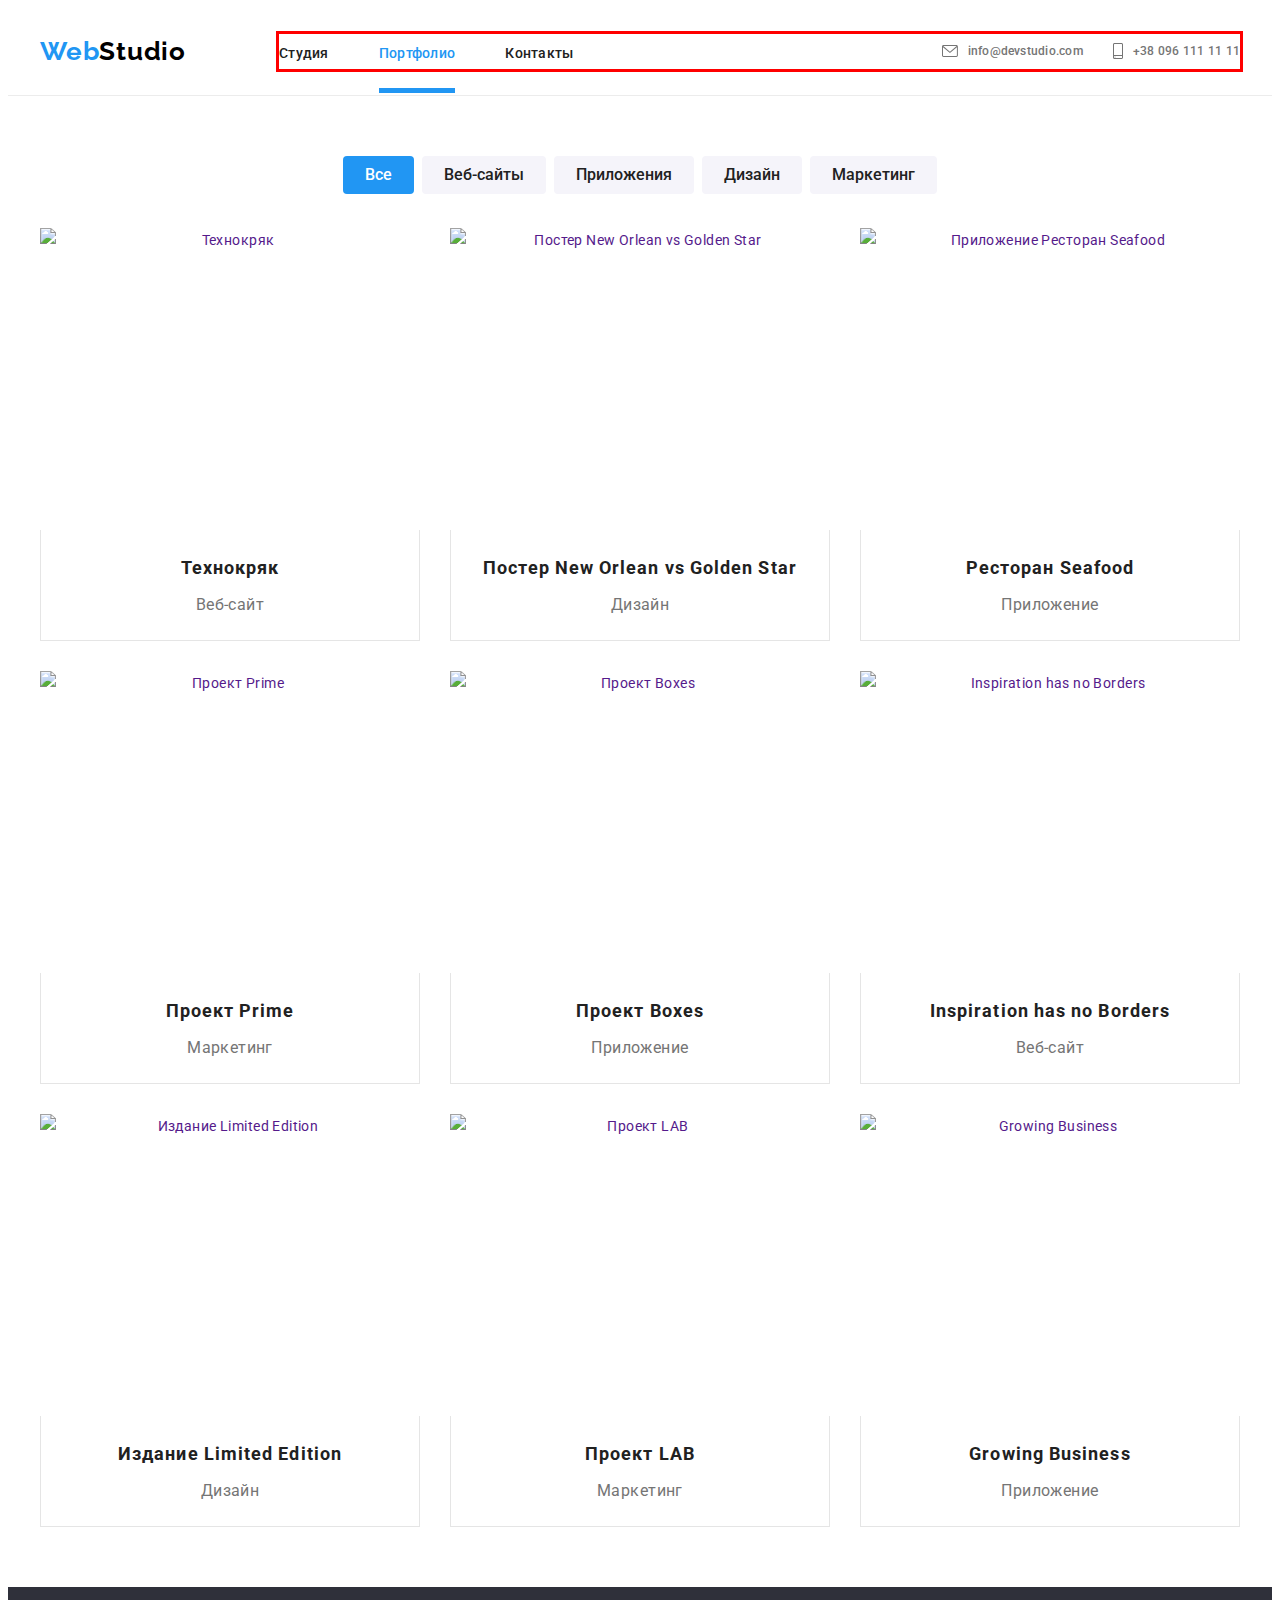
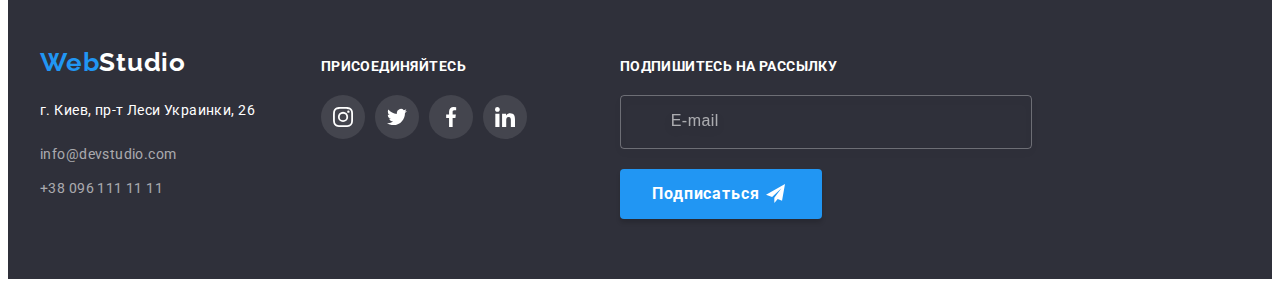
==== portfolio.html @ 1ba75770 "mobile-menu margin-right-0" ====
<!DOCTYPE html>
<html lang="ru">
  <head>
    <meta charset="UTF-8" />
    <meta http-equiv="X-UA-Compatible" content="IE=edge" />
    <meta name="viewport" content="width=device-width, initial-scale=1.0" />
    <title>Портфолио</title>
    <link rel="preconnect" href="https://fonts.googleapis.com" />
    <link rel="preconnect" href="https://fonts.gstatic.com" crossorigin />
    <link
      href="https://fonts.googleapis.com/css2?family=Raleway:wght@700&family=Roboto:wght@400;500;700;900&display=swap"
      rel="stylesheet"
    />
    <link
      rel="stylesheet"
      href="https://cdnjs.cloudflare.com/ajax/libs/modern-normalize/1.1.0/modern-normalize.min.css"
      integrity="sha512-wpPYUAdjBVSE4KJnH1VR1HeZfpl1ub8YT/NKx4PuQ5NmX2tKuGu6U/JRp5y+Y8XG2tV+wKQpNHVUX03MfMFn9Q=="
      crossorigin="anonymous"
      referrerpolicy="no-referrer"
    />
    <link rel="stylesheet" href="./css/main.min.css" />
  </head>

  <body>
    <!--header-->
    <header class="page-header">
      <div class="container page-header__container">
        <a
          class="logo page-header__logo"
          href="./index.html"
          aria-label="Логотип компании WebStudio"
          ><span class="logo__web">Web</span
          ><span class="logo__studio">Studio</span></a
        >

          <button class="menu-button" type="button" aria-expanded="false" aria-controls="menu-container"  data-menu-button>
            <svg class="" width="40" height="40" aria-label="Переключатель мобильного меню">
              <use class="icon-cross" href="./images/icons.svg#icon-cross"></use>
              <use class="icon-menu" href="./images/icons.svg#icon-menu"></use>
            </svg>
          </button>

        <div class="menu-container" id="menu-container" data-menu>

          <ul class="navigation" >
            <li class="navigation__item">
              <a
                class="navigation__link "
                href="index.html"
                >Студия</a
              >
            </li>
            <li class="navigation__item">
              <a class="navigation__link navigation__link--current" href="./portfolio.html">Портфолио</a>
            </li>
            <li class="navigation__item">
              <a class="navigation__link" href="WebStudio.com">Контакты</a>
            </li>
          </ul>
        
        <ul class="contacts">
          <li class="contacts__item">
            <a class="contacts__link" href="mailto:info@devstudio.com"
              ><svg
                class="contacts__icon"
                aria-label="е-мейл"
                width="16"
                height="12"
              >
                <use href="./images/icons.svg#icon-envelope"></use></svg
              >info@devstudio.com</a
            >
          </li>
          <li class="contacts__item">
            <a class="contacts__link contacts__link--current" href="tel:+38044">
              <svg
                class="contacts__icon"
                aria-label="номер телефона"
                width="10"
                height="16"
              >
                <use href="./images/icons.svg#icon-phone"></use></svg
              >+38 096 111 11 11</a
            >
          </li>
        </ul>

        <ul class="menu-social">
          <li class="menu-social__item">
            <a
              class="menu-social__link"
              href="./index.html"
              target="_blank"
              rel="noopener noreferrer"
            >Instagram 
            </a>
          </li>
          <li class="menu-social__item">
            <a
              class="menu-social__link"
              href="./index.html"
              target="_blank"
              rel="noopener noreferrer"
            >Twitter
            </a>
          </li>
          <li class="menu-social__item">
            <a
              class="menu-social__link"
              href="./index.html"
              target="_blank"
              rel="noopener noreferrer"
            >Facebook
            </a>
          </li>
          <li class="menu-social__item">
            <a
              class="menu-social__link"
              href="./index.html"
              target="_blank"
              rel="noopener noreferrer"
            >
            Linkedin</a>
          </li>
        </ul>

      </div>


      </div>
    </header>
    <!-- main -->
    <main>
      <!-- section portfolio -->
      <section class="section">
        <div class="container">
          <h1 class="title portfolio__title">Портфолио</h1>
          <!-- filter -->
          <ul class="filter">
            <li class="filter__item">
              <button class="filter__btn filter__btn--current" type="button">
                Все
              </button>
            </li>
            <li class="filter__item">
              <button class="filter__btn" type="button">Веб-сайты</button>
            </li>
            <li class="filter__item">
              <button class="filter__btn" type="button">Приложения</button>
            </li>
            <li class="filter__item">
              <button class="filter__btn" type="button">Дизайн</button>
            </li>
            <li class="filter__item">
              <button class="filter__btn" type="button">Маркетинг</button>
            </li>
          </ul>
          <!-- portfolio -->
          <ul class="portfolio">
            <li class="portfolio__item">
              <a class="portfolio__link" href="">
                <div class="portfolio__thumb">
                  <img
                    class="portfolio__image"
                    src="./images/p1.jpg"
                    alt="Технокряк"
                    width="370"
                    height="294"
                  />
                  <div class="portfolio__overlay">
                    <p class="portfolio__text">
                      Ресурс предлагает комплексные предложения с разным уровнем
                      функционала и сервисов. Все это позволит посетителю
                      получить исчерпывающие сведения о компании или частном
                      лице.
                    </p>
                  </div>
                </div>
                <div class="portfolio__meta">
                  <h3 class="portfolio__title-category">Технокряк</h3>
                  <p class="portfolio__category">Веб-сайт</p>
                </div></a
              >
            </li>
            <li class="portfolio__item">
              <a class="portfolio__link" href="">
                <div class="portfolio__thumb">
                  <img
                    class="portfolio__image"
                    src="./images/p2.jpg"
                    alt="Постер New Orlean vs Golden Star"
                    width="370"
                    height="294"
                  />
                  <div class="portfolio__overlay">
                    <p class="portfolio__text">
                      Ресурс предлагает комплексные предложения с разным уровнем
                      функционала и сервисов. Все это позволит посетителю
                      получить исчерпывающие сведения о компании или частном
                      лице.
                    </p>
                  </div>
                </div>
                <div class="portfolio__meta">
                  <h3 class="portfolio__title-category">
                    Постер New Orlean vs Golden Star
                  </h3>
                  <p class="portfolio__category">Дизайн</p>
                </div></a
              >
            </li>
            <li class="portfolio__item">
              <a class="portfolio__link" href=""
                ><div class="portfolio__thumb">
                  <img
                    class="portfolio__image"
                    src="./images/p3.jpg"
                    alt="Приложение Ресторан Seafood"
                    width="370"
                    height="294"
                  />
                  <div class="portfolio__overlay">
                    <p class="portfolio__text">
                      Ресурс предлагает комплексные предложения с разным уровнем
                      функционала и сервисов. Все это позволит посетителю
                      получить исчерпывающие сведения о компании или частном
                      лице.
                    </p>
                  </div>
                </div>
                <div class="portfolio__meta">
                  <h3 class="portfolio__title-category">Ресторан Seafood</h3>
                  <p class="portfolio__category">Приложение</p>
                </div></a
              >
            </li>
            <li class="portfolio__item">
              <a class="portfolio__link" href=""
                ><div class="portfolio__thumb">
                  <img
                    class="portfolio__image"
                    src="./images/p4.jpg"
                    alt="Проект Prime"
                    width="370"
                    height="294"
                  />
                  <div class="portfolio__overlay">
                    <p class="portfolio__text">
                      Ресурс предлагает комплексные предложения с разным уровнем
                      функционала и сервисов. Все это позволит посетителю
                      получить исчерпывающие сведения о компании или частном
                      лице.
                    </p>
                  </div>
                </div>
                <div class="portfolio__meta">
                  <h3 class="portfolio__title-category">Проект Prime</h3>
                  <p class="portfolio__category">Маркетинг</p>
                </div></a
              >
            </li>
            <li class="portfolio__item">
              <a class="portfolio__link" href="">
                <div class="portfolio__thumb">
                  <img
                    class="portfolio__image"
                    src="./images/p5.jpg"
                    alt="Проект Boxes"
                    width="370"
                    height="294"
                  />
                  <div class="portfolio__overlay">
                    <p class="portfolio__text">
                      Ресурс предлагает комплексные предложения с разным уровнем
                      функционала и сервисов. Все это позволит посетителю
                      получить исчерпывающие сведения о компании или частном
                      лице.
                    </p>
                  </div>
                </div>
                <div class="portfolio__meta">
                  <h3 class="portfolio__title-category">Проект Boxes</h3>
                  <p class="portfolio__category">Приложение</p>
                </div></a
              >
            </li>
            <li class="portfolio__item">
              <a class="portfolio__link" href="">
                <div class="portfolio__thumb">
                  <img
                    class="portfolio__image"
                    src="./images/p6.jpg"
                    alt="Inspiration has no Borders"
                    width="370"
                    height="294"
                  />
                  <div class="portfolio__overlay">
                    <p class="portfolio__text">
                      Ресурс предлагает комплексные предложения с разным уровнем
                      функционала и сервисов. Все это позволит посетителю
                      получить исчерпывающие сведения о компании или частном
                      лице.
                    </p>
                  </div>
                </div>
                <div class="portfolio__meta">
                  <h3 class="portfolio__title-category">
                    Inspiration has no Borders
                  </h3>
                  <p class="portfolio__category">Веб-сайт</p>
                </div></a
              >
            </li>
            <li class="portfolio__item">
              <a class="portfolio__link" href="">
                <div class="portfolio__thumb">
                  <img
                    class="portfolio__image"
                    src="./images/p7.jpg"
                    alt="Издание Limited Edition"
                    width="370"
                    height="294"
                  />
                  <div class="portfolio__overlay">
                    <p class="portfolio__text">
                      Ресурс предлагает комплексные предложения с разным уровнем
                      функционала и сервисов. Все это позволит посетителю
                      получить исчерпывающие сведения о компании или частном
                      лице.
                    </p>
                  </div>
                </div>
                <div class="portfolio__meta">
                  <h3 class="portfolio__title-category">
                    Издание Limited Edition
                  </h3>
                  <p class="portfolio__category">Дизайн</p>
                </div></a
              >
            </li>
            <li class="portfolio__item">
              <a class="portfolio__link" href="">
                <div class="portfolio__thumb">
                  <img
                    class="portfolio__image"
                    src="./images/p8.jpg"
                    alt="Проект LAB"
                    width="370"
                    height="294"
                  />
                  <div class="portfolio__overlay">
                    <p class="portfolio__text">
                      Ресурс предлагает комплексные предложения с разным уровнем
                      функционала и сервисов. Все это позволит посетителю
                      получить исчерпывающие сведения о компании или частном
                      лице.
                    </p>
                  </div>
                </div>
                <div class="portfolio__meta">
                  <h3 class="portfolio__title-category">Проект LAB</h3>
                  <p class="portfolio__category">Маркетинг</p>
                </div></a
              >
            </li>
            <li class="portfolio__item">
              <a class="portfolio__link" href="">
                <div class="portfolio__thumb">
                  <img
                    class="portfolio__image"
                    src="./images/p9.jpg"
                    alt="Growing Business"
                    width="370"
                    height="294"
                  />
                  <div class="portfolio__overlay">
                    <p class="portfolio__text">
                      Ресурс предлагает комплексные предложения с разным уровнем
                      функционала и сервисов. Все это позволит посетителю
                      получить исчерпывающие сведения о компании или частном
                      лице.
                    </p>
                  </div>
                </div>
                <div class="portfolio__meta">
                  <h3 class="portfolio__title-category">Growing Business</h3>
                  <p class="portfolio__category">Приложение</p>
                </div></a
              >
            </li>
          </ul>
        </div>
      </section>
    </main>
    <!--footer  -->
    <footer class="page-footer">
      <div class="container page-footer__container">
        <div class="contact">
          <a
            class="logo-footer"
            href="./index.html"
            aria-label="Логотип компании WebStudio"
            ><span class="logo__web">Web</span
            ><span class="logo__studio page-footer__logo">Studio</span></a
          >

          <address class="address">
            <p class="address__text">г. Киев, пр-т Леси Украинки, 26</p>
            <ul class="address__list">
              <li class="address__item">
                <a class="address__link" href="mailto:info@devstudio.com"
                  >info@devstudio.com</a
                >
              </li>
              <li>
                <a class="address__link" href="tel:+380961111111"
                  >+38 096 111 11 11</a
                >
              </li>
            </ul>
          </address>
        </div>
        <div class="social-links">
          <p class="social-links__text">присоединяйтесь</p>
          <ul class="social-list">
            <li class="social-list__item">
              <a
                class="social-list__link page-footer__social-list"
                href="./index.html"
                target="_blank"
                rel="noopener noreferrer"
              >
                <svg
                  class="social-list__icon"
                  aria-label="Инстаграм"
                  width="20"
                  height="20"
                >
                  <use href="./images/icons.svg#icon-instagram"></use>
                </svg>
              </a>
            </li>
            <li class="social-list__item">
              <a
                class="social-list__link page-footer__social-list"
                href="./index.html"
                target="_blank"
                rel="noopener noreferrer"
              >
                <svg
                  class="social-list__icon"
                  aria-label="Твиттер"
                  width="20"
                  height="20"
                >
                  <use href="./images/icons.svg#icon-twitter"></use>
                </svg>
              </a>
            </li>
            <li class="social-list__item">
              <a
                class="social-list__link page-footer__social-list"
                href="./index.html"
                target="_blank"
                rel="noopener noreferrer"
              >
                <svg
                  class="social-list__icon"
                  aria-label="Фейсбук"
                  width="20"
                  height="20"
                >
                  <use href="./images/icons.svg#icon-facebook"></use>
                </svg>
              </a>
            </li>
            <li class="social-list__item">
              <a
                class="social-list__link page-footer__social-list"
                href="./index.html"
                target="_blank"
                rel="noopener noreferrer"
              >
                <svg
                  class="social-list__icon"
                  aria-label="Линкедин"
                  width="20"
                  height="20"
                >
                  <use href="./images/icons.svg#icon-linkedin"></use></svg
              ></a>
            </li>
          </ul>
        </div>

        <div class="footer-form">
          <p class="footer-form__text">Подпишитесь на рассылку</p>

          <label class="footer-form__field">
            <input
              class="footer-form__input"
              type="email"
              placeholder="E-mail"
            />
          </label>
          <button class="footer-form__btn" type="submit">
            Подписаться
          </button>
        </div>
      </div>
    </footer>
  </body>
</html>
---- css/main.min.css ----
:root{--primary-font: 'Roboto', sans-serif;--secondary-font: 'Raleway', sans-serif;--primary-text-color: #757575;--title-text-color: #212121;--accent-color: #2196F3;--footer-text-color: rgba(255, 255, 255, 0.6);--primary-background-color: #FFFFFF;--secondary-background-color: #2F303A;--third-background-color: #F5F4FA;--portfolio-item-bg-cl: rgba(33, 150, 243, 0.9);--icon-cl: #AFB1B8;--icon-footer-cl: #44454E;--portfolio-border-cl: #ECECEC;--footer-form-border-cl: rgba(255, 255, 255, 0.3);--shadow-cl: rgba(0, 0, 0, 0.15);--transition-duration: 250ms;--transition-timing-function: cubic-bezier(0.4, 0, 0.2, 1);--items: 1;--indent: 30px}h1,h2,h3,h4,h5,h6,p{margin:0;padding:0}body{background-color:var(--primary-background-color);color:var(--primary-text-color);font-family:var(--primary-font);font-size:14px;line-height:1.72;letter-spacing:0.03em}body.modal-open{overflow:hidden}img{display:block;max-width:100%;height:auto}.container{padding-left:15px;padding-right:15px;margin-left:auto;margin-right:auto}@media screen and (min-width: 320px){.container{width:320px}}@media screen and (min-width: 480px){.container{width:480px}}@media screen and (min-width: 768px){.container{width:768px}}@media screen and (min-width: 1200px){.container{width:1200px}}.section,.setion-team{padding:60px 0px 60px 0px}.navigation,.contacts,.feature,.work,.team-list,.social-list,.client-list,.address__list,.filter,.portfolio{padding:0;margin:0;list-style:none}.feature-title,.portfolio__title{position:absolute;white-space:nowrap;width:1px;height:1px;overflow:hidden;border:0;padding:0;clip:rect(0 0 0 0);-webkit-clip-path:inset(50%);clip-path:inset(50%);margin:-1px}.title,.title-work{color:var(--title-text-color);font-weight:700;font-size:36px;line-height:1.17;text-align:center;margin-bottom:30px;margin-top:0}.btn,.modal-form-btn,.footer-form__btn{border:0;-webkit-box-shadow:0px 4px 4px var(--shadow-cl);box-shadow:0px 4px 4px var(--shadow-cl);border-radius:4px;padding:10px 32px;background-color:var(--accent-color);color:var(--primary-background-color);font-family:inherit;font-weight:700;font-size:16px;line-height:1.87;-webkit-box-align:center;-ms-flex-align:center;align-items:center;text-align:center;letter-spacing:0.06em;cursor:pointer;min-width:200px;-webkit-transition:background-color var(--transition-duration) var(--transition-timing-function);transition:background-color var(--transition-duration) var(--transition-timing-function)}.btn:hover,.btn:focus,.modal-form-btn:hover,.modal-form-btn:focus,.footer-form__btn:hover,.btn:focus,.btn:hover,.modal-form-btn:focus,.modal-form-btn:hover,.footer-form__btn:focus{background-color:#0B5E9E}.feature,.work,.team-list,.client-list,.portfolio{display:-webkit-box;display:-ms-flexbox;display:flex;-ms-flex-wrap:wrap;flex-wrap:wrap;gap:var(--indent)}.feature__item,.team-card,.client,.portfolio__item{-ms-flex-preferred-size:calc((100% - var(--indent) * (var(--items) - 1)) / var(--items));flex-basis:calc((100% - var(--indent) * (var(--items) - 1)) / var(--items))}.page-header{background-color:var(--white-color);border-bottom:1px solid var(--portfolio-border-cl);position:relative}.page-header__container{display:-webkit-box;display:-ms-flexbox;display:flex;-webkit-box-align:center;-ms-flex-align:center;align-items:center;-webkit-box-pack:center;-ms-flex-pack:center;justify-content:center;-webkit-box-pack:start;-ms-flex-pack:start;justify-content:flex-start}.logo{font-family:var(--secondary-font);font-weight:700;letter-spacing:0.03em;text-decoration:none;font-size:24px;line-height:1.17;padding-top:28px;padding-bottom:28px}@media screen and (min-width: 1200px){.logo{font-size:26px;line-height:1.19}}.logo__web{color:var(--accent-color)}.logo__studio{color:#000000}@media screen and (min-width: 480px){.page-header__logo{margin-right:276px}}@media screen and (min-width: 768px){.page-header__logo{margin-right:88px}}@media screen and (min-width: 1200px){.page-header__logo{margin-right:93px}}.menu-button{display:-webkit-inline-box;display:-ms-inline-flexbox;display:inline-flex;-webkit-box-align:center;-ms-flex-align:center;align-items:center;margin-left:auto;padding:0;border:0;background-color:transparent}@media screen and (min-width: 768px){.menu-button{display:none}}.menu-button:hover .icon-menu,.menu-button:focus .icon-menu{fill:var(--accent-color)}.menu-button:hover .icon-cross,.menu-button:focus .icon-cross{fill:var(--accent-color)}.icon-cross{display:none}.menu-button.is-open .icon-cross{display:block}.menu-button.is-open .icon-menu{display:none}.menu-container{outline:3px solid red;text-align:left;font-size:20px}.menu-container.is-open{display:block}@media screen and (max-width: 767px){.menu-container{position:absolute;top:100%;left:0;width:100%;padding:48px 40px;display:none;background-color:#fff;color:#212121;font-weight:500;font-size:40px;line-height:1.17;text-align:left;letter-spacing:0.02em;font-style:normal}}@media screen and (min-width: 768px){.menu-container{display:-webkit-box;display:-ms-flexbox;display:flex;-webkit-box-flex:1;-ms-flex-positive:1;flex-grow:1}}@media screen and (min-width: 768px){.navigation{display:-webkit-box;display:-ms-flexbox;display:flex;-webkit-box-align:center;-ms-flex-align:center;align-items:center;-webkit-box-pack:center;-ms-flex-pack:center;justify-content:center;-ms-flex-wrap:nowrap;flex-wrap:nowrap}}.navigation__item:not(:last-child){margin-right:50px}@media screen and (max-width: 767px){.navigation__item:not(:last-child){margin-bottom:32px}}.navigation__item{position:relative}@media screen and (max-width: 767px){.navigation__item{margin-bottom:200px}}.navigation__link{color:var(--title-text-color);text-decoration:none;letter-spacing:0.02em;font-weight:500;font-size:14px;line-height:1.14;padding:32px 0 32px 0;-webkit-transition:color var(--transition-duration) var(--transition-timing-function);transition:color var(--transition-duration) var(--transition-timing-function)}@media screen and (max-width: 767px){.navigation__link{font-weight:500;font-size:40px;line-height:1.17;letter-spacing:0.02em;color:#212121}}.navigation__link:hover,.navigation__link:focus{color:var(--accent-color)}.navigation__link--current{color:var(--accent-color);position:relative}@media screen and (min-width: 768px){.navigation__link--current::after{content:'';position:absolute;left:0;bottom:0;display:block;width:100%;height:5px;background-color:var(--accent-color)}}.contacts{display:-webkit-box;display:-ms-flexbox;display:flex;-webkit-transition:color var(--transition-duration) var(--transition-timing-function),fill var(--transition-duration) var(--transition-timing-function);transition:color var(--transition-duration) var(--transition-timing-function),fill var(--transition-duration) var(--transition-timing-function)}@media screen and (min-width: 768px){.contacts{font-weight:500;font-size:12px;line-height:1.17;letter-spacing:0.02em;color:var(--primary-text-color);display:-webkit-box;display:-ms-flexbox;display:flex;-webkit-box-orient:vertical;-webkit-box-direction:normal;-ms-flex-direction:column;flex-direction:column;-webkit-box-align:start;-ms-flex-align:start;align-items:flex-start;margin-left:auto}}@media screen and (min-width: 1200px){.contacts{display:-webkit-box;display:-ms-flexbox;display:flex;-webkit-box-align:center;-ms-flex-align:center;align-items:center;-webkit-box-pack:center;-ms-flex-pack:center;justify-content:center;-webkit-box-orient:horizontal;-webkit-box-direction:normal;-ms-flex-direction:row;flex-direction:row}}.contacts__item:not(:last-child){margin-right:30px}@media screen and (min-width: 768px) and (max-width: 1199px){.contacts__item:not(:last-child){margin-bottom:10px}}.contacts__link{display:-webkit-box;display:-ms-flexbox;display:flex;-webkit-box-align:center;-ms-flex-align:center;align-items:center;-webkit-box-pack:center;-ms-flex-pack:center;justify-content:center;color:var(--primary-text-color);fill:var(--primary-text-color);text-decoration:none;letter-spacing:0.02em;font-weight:500}.contacts__link:hover,.contacts__link:focus{color:var(--accent-color);fill:var(--accent-color)}.contacts__icon{margin-right:10px}@media screen and (max-width: 767px){.contacts{-webkit-box-orient:vertical;-webkit-box-direction:normal;-ms-flex-direction:column;flex-direction:column;flex-direction:column-reverse;-webkit-box-align:start;-ms-flex-align:start;align-items:flex-start}.contacts__item:nth-child(1){font-size:28px;margin-bottom:64px}.contacts__item:nth-child(2){font-size:32px;margin-bottom:32px}.contacts__link{display:-webkit-box;display:-ms-flexbox;display:flex;-webkit-box-align:center;-ms-flex-align:center;align-items:center;-webkit-box-pack:center;-ms-flex-pack:center;justify-content:center;color:var(--primary-text-color);text-decoration:none;letter-spacing:0.02em;font-weight:500}.contacts__link--current{color:var(--accent-color)}.contacts__icon{display:none}}@media screen and (max-width: 767px){.menu-social{list-style:none;padding:0;margin:0;display:-webkit-box;display:-ms-flexbox;display:flex}.menu-social__item:not(:last-child){margin-right:20px}.menu-social__link{font-weight:500;font-size:18px;line-height:1.22;letter-spacing:0.02em;text-decoration:none;color:var(--accent-color)}}@media screen and (min-width: 768px){.menu-social{display:none}}.section-hero{padding:118px 0 118px 0;text-align:center}.hero--overlay{height:400px;max-width:480px;margin-left:auto;margin-right:auto;background-image:-webkit-gradient(linear, left top, right top, from(rgba(47,48,58,0.4)), to(rgba(47,48,58,0.4))),url("../images/header-bg.jpg");background-image:linear-gradient(to right, rgba(47,48,58,0.4), rgba(47,48,58,0.4)),url("../images/header-bg.jpg");background-repeat:no-repeat;background-size:cover;background-position:center}@media screen and (min-width: 480px){.hero--overlay{max-width:480px}}@media screen and (min-width: 768px){.hero--overlay{max-width:768px}}@media screen and (min-width: 1200px){.hero--overlay{max-width:1600px}}.title-hero{margin-top:0;margin-bottom:30px;padding:0;color:var(--primary-background-color);font-weight:900;font-size:26px;line-height:1.62;letter-spacing:0.06em;text-transform:uppercase}@media screen and (min-width: 1200px){.title-hero{font-size:44px;line-height:1.36}}.backdrop{position:fixed;top:0;left:0;z-index:100;padding:94px 15px;overflow-y:scroll;width:100%;height:100%;background-color:rgba(0,0,0,0.2);opacity:1;-webkit-transition:opacity var(--transition-duration) var(--transition-timing-function),visibility var(--transition-duration) var(--transition-timing-function),-webkit-transform var(--transition-duration) var(--transition-timing-function);transition:opacity var(--transition-duration) var(--transition-timing-function),visibility var(--transition-duration) var(--transition-timing-function),-webkit-transform var(--transition-duration) var(--transition-timing-function);transition:opacity var(--transition-duration) var(--transition-timing-function),transform var(--transition-duration) var(--transition-timing-function),visibility var(--transition-duration) var(--transition-timing-function);transition:opacity var(--transition-duration) var(--transition-timing-function),transform var(--transition-duration) var(--transition-timing-function),visibility var(--transition-duration) var(--transition-timing-function),-webkit-transform var(--transition-duration) var(--transition-timing-function)}.backdrop--is-hidden{opacity:0;visibility:hidden;pointer-events:none}.modal{position:relative;width:100%;padding:40px;background-color:var(--primary-background-color);-webkit-transition:-webkit-transform var(--transition-duration) var(--transition-timing-function);transition:-webkit-transform var(--transition-duration) var(--transition-timing-function);transition:transform var(--transition-duration) var(--transition-timing-function);transition:transform var(--transition-duration) var(--transition-timing-function), -webkit-transform var(--transition-duration) var(--transition-timing-function)}@media screen and (min-width: 768px){.modal{position:absolute;top:50%;left:50%;-webkit-transform:translate(-50%, -50%) scale(0.9);transform:translate(-50%, -50%) scale(0.9);max-width:450px;width:100%}}@media screen and (min-width: 1200px){.modal{max-width:530px;width:100%}}.modal-x{position:absolute;top:8px;right:8px;display:-webkit-box;display:-ms-flexbox;display:flex;-webkit-box-align:center;-ms-flex-align:center;align-items:center;-webkit-box-pack:center;-ms-flex-pack:center;justify-content:center;fill:#000;width:30px;height:30px;background-color:var(--primary-background-color);border-radius:50px;border:1px solid rgba(0,0,0,0.1);cursor:pointer;-webkit-transition:fill var(--transition-duration) var(--transition-timing-function);transition:fill var(--transition-duration) var(--transition-timing-function)}.modal-x:hover,.modal-x:focus{fill:var(--accent-color)}.modal-form__title{margin-top:0;margin-bottom:12px;font-weight:700;font-size:20px;line-height:1.1;text-align:center;letter-spacing:0.03em;color:var(--title-text-color)}.modal-form__field{display:-webkit-box;display:-ms-flexbox;display:flex;-webkit-box-orient:vertical;-webkit-box-direction:normal;-ms-flex-direction:column;flex-direction:column;margin-bottom:20px;position:relative}.modal-form__label{text-align:left;font-weight:400;font-size:12px;line-height:1.17;letter-spacing:0.01em;color:var(--primary-text-color);margin-bottom:4px}.modal-form__input{width:100%;margin:0;padding:10px;padding-left:30px;font:inherit;border:1px solid rgba(33,33,33,0.2);border-radius:4px;-webkit-transition:border-color var(--transition-duration) var(--transition-timing-function);transition:border-color var(--transition-duration) var(--transition-timing-function)}.modal-form__input:focus,.modal-form__input:active{outline:0;border-color:var(--accent-color)}.modal-form__icon{position:absolute;top:50%;left:12px;fill:var(--title-text-color);-webkit-transition:fill var(--transition-duration) var(--transition-timing-function);transition:fill var(--transition-duration) var(--transition-timing-function)}.modal-form__field:focus-within .modal-form__icon{fill:var(--accent-color)}.modal-form__comment{resize:none;border:1px solid rgba(33,33,33,0.2);border-radius:4px;padding:16px 12px;-webkit-transition:border-color var(--transition-duration) var(--transition-timing-function);transition:border-color var(--transition-duration) var(--transition-timing-function)}.modal-form__comment::-webkit-input-placeholder{font-weight:400;font-size:12px;line-height:1.17;letter-spacing:0.01em;color:rgba(117,117,117,0.5)}.modal-form__comment:-ms-input-placeholder{font-weight:400;font-size:12px;line-height:1.17;letter-spacing:0.01em;color:rgba(117,117,117,0.5)}.modal-form__comment::-ms-input-placeholder{font-weight:400;font-size:12px;line-height:1.17;letter-spacing:0.01em;color:rgba(117,117,117,0.5)}.modal-form__comment::placeholder{font-weight:400;font-size:12px;line-height:1.17;letter-spacing:0.01em;color:rgba(117,117,117,0.5)}.modal-form__comment:focus,.modal-form__comment:active{outline:0;border-color:var(--accent-color)}.checkbox{display:-webkit-box;display:-ms-flexbox;display:flex;-webkit-box-align:center;-ms-flex-align:center;align-items:center;-webkit-box-pack:center;-ms-flex-pack:center;justify-content:center;margin-bottom:30px}.checkbox__standart-icon{position:absolute;white-space:nowrap;width:1px;height:1px;overflow:hidden;border:0;padding:0;clip:rect(0 0 0 0);-webkit-clip-path:inset(50%);clip-path:inset(50%);margin:-1px}.checkbox__custom-icon{width:15px;height:15px;border-radius:2px;margin-right:10px;cursor:pointer;fill:var(--primary-background-color);border:2px solid #2a2a2a}.checkbox__standart-icon:focus+.checkbox__custom-icon{border-color:var(--accent-color)}.checkbox__standart-icon:checked+.checkbox__custom-icon{border-color:transparent;background-color:var(--accent-color);background-image:url("../images/icons.svg#icon-check");background-position:center;background-size:contain;background-origin:border-box}.checkbox__label{font-weight:400;font-size:12px;line-height:24px;letter-spacing:0.03em;color:var(--primary-text-color)}@media screen and (min-width: 1200px){.checkbox__label{font-size:14px}}.checkbox__link{color:var(--accent-color)}.feature__item{--items: 1}@media screen and (min-width: 768px){.feature__item{--items: 2}}@media screen and (min-width: 1200px){.feature__item{--items: 4}}.feature__item-group{display:-webkit-box;display:-ms-flexbox;display:flex;-webkit-box-align:center;-ms-flex-align:center;align-items:center;-webkit-box-pack:center;-ms-flex-pack:center;justify-content:center;height:120px;margin-bottom:30px;background-color:var(--third-background-color)}.feature__item-subtitle{color:var(--title-text-color);font-weight:700;line-height:1.14;text-transform:uppercase;text-align:center}@media screen and (min-width: 768px){.feature__item-subtitle{text-align:left}}.feature__item-text{margin-top:14px;margin-bottom:0;text-align:left}.section-work{padding-top:0px;padding-bottom:94px}@media screen and (max-width: 1199px){.section-work{display:none}}.work__item{--item: 3}.work__item:nth-child(3n){margin-right:0}.work__thumb{position:relative}.work__image{display:block;max-width:100%;height:auto}.work__text{position:absolute;top:100%;left:100%;-webkit-transform:translate(-100%, -100%);transform:translate(-100%, -100%);padding-top:27px;padding-bottom:27px;width:100%;font-weight:700;font-size:14px;line-height:1.14;text-align:center;letter-spacing:0.03em;text-transform:uppercase;color:var(--primary-background-color);background-color:rgba(47,48,58,0.8)}.setion-team{background-color:var(--third-background-color)}.team-list{-webkit-box-pack:center;-ms-flex-pack:center;justify-content:center}.team-card{background-color:var(--primary-background-color);-webkit-box-shadow:0px 1px 3px rgba(0,0,0,0.12),0px 1px 1px rgba(0,0,0,0.14),0px 2px 1px rgba(0,0,0,0.2);box-shadow:0px 1px 3px rgba(0,0,0,0.12),0px 1px 1px rgba(0,0,0,0.14),0px 2px 1px rgba(0,0,0,0.2);border-radius:0px 0px 4px 4px;--items: 1}@media screen and (min-width: 768px){.team-card{--items: 2}}@media screen and (min-width: 1200px){.team-card{--items: 4}}.team-card__meta{padding:30px 0px 30px 0px}.team-card__title{color:var(--title-text-color);font-weight:700;line-height:1.14;text-align:center;margin:0;margin-bottom:10px}.team-card__text{padding:0;margin:0;margin-bottom:16px;font-size:16px;text-align:center}.social-list{display:-webkit-box;display:-ms-flexbox;display:flex;-webkit-box-align:center;-ms-flex-align:center;align-items:center;-webkit-box-pack:center;-ms-flex-pack:center;justify-content:center}.social-list__item:not(:last-child){margin-right:10px}.social-list__link{display:-webkit-box;display:-ms-flexbox;display:flex;-webkit-box-align:center;-ms-flex-align:center;align-items:center;-webkit-box-pack:center;-ms-flex-pack:center;justify-content:center;border:none;color:var(--icon-cl);background-color:var(--primary-background-color);border-radius:50%;width:44px;height:44px;-webkit-transition:color var(--transition-duration) var(--transition-timing-function),background-color var(--transition-duration) var(--transition-timing-function);transition:color var(--transition-duration) var(--transition-timing-function),background-color var(--transition-duration) var(--transition-timing-function)}.social-list__link:hover,.social-list__link:focus{color:var(--primary-background-color);background-color:var(--accent-color)}.social-list__icon{fill:currentColor}.client-list{-webkit-box-pack:center;-ms-flex-pack:center;justify-content:center}@media screen and (min-width: 1200px){.client-list{-ms-flex-wrap:nowrap;flex-wrap:nowrap}}.client{text-align:center;--items: 2}@media screen and (min-width: 768px){.client{--items: 3}}@media screen and (min-width: 1200px){.client{--items: 7}}.client__link{display:block;border:1px solid var(--icon-cl);border-radius:4px;padding:16px 32px;fill:var(--icon-cl);-webkit-transition:fill var(--transition-duration) var(--transition-timing-function),border var(--transition-duration) var(--transition-timing-function);transition:fill var(--transition-duration) var(--transition-timing-function),border var(--transition-duration) var(--transition-timing-function)}.client__link:hover,.client__link:focus{border:1px solid var(--accent-color);fill:var(--accent-color)}.page-footer{padding-top:60px;padding-bottom:60px;background-color:var(--secondary-background-color);width:100%}.container{text-align:center}@media screen and (min-width: 768px){.page-footer__container{display:-webkit-box;display:-ms-flexbox;display:flex;-webkit-box-align:center;-ms-flex-align:center;align-items:center;-webkit-box-pack:center;-ms-flex-pack:center;justify-content:center;-webkit-box-align:baseline;-ms-flex-align:baseline;align-items:baseline;-ms-flex-wrap:wrap;flex-wrap:wrap}}@media screen and (min-width: 768px) and (min-width: 1200px){.page-footer__container{-ms-flex-wrap:nowrap;flex-wrap:nowrap;text-align:start}}@media screen and (min-width: 768px) and (max-width: 1199px){.contact{margin-right:165px}}.logo-footer{font-family:var(--secondary-font);font-weight:700;font-size:26px;line-height:1.19;letter-spacing:0.03em;text-decoration:none;display:block;margin-bottom:20px}@media screen and (min-width: 768px){.logo-footer{margin-right:0}}@media screen and (min-width: 1200px){.logo-footer{margin-right:0;text-align:left}}.logo-footer__web{color:var(--accent-color)}.page-footer__logo{color:var(--primary-background-color)}.address{display:block}.address__text{margin:0;margin-bottom:10px;width:100%;color:var(--primary-background-color);font-style:normal}@media screen and (min-width: 1200px){.address__text{margin-right:70px;margin-bottom:20px}}.address__item:not(:last-child){margin-bottom:10px}.address__link{display:block;color:var(--footer-text-color);font-style:normal;text-decoration:none;-webkit-transition:color var(--transition-duration) var(--transition-timing-function);transition:color var(--transition-duration) var(--transition-timing-function)}.address__link:hover,.address__link:focus{color:var(--primary-background-color)}@media screen and (max-width: 767px){.address{margin-bottom:60px}}@media screen and (min-width: 768px){.address{margin-right:0}}@media screen and (min-width: 1200px){.address{margin-bottom:0}}.social-links{display:inline-block;margin-bottom:60px}@media screen and (min-width: 1200px){.social-links{margin-right:93px}}.social-links__text{margin-bottom:20px;font-weight:700;font-size:14px;line-height:1.14;letter-spacing:0.03em;text-transform:uppercase;color:var(--primary-background-color)}.page-footer__social-list{color:var(--primary-background-color);background-color:var(--icon-footer-cl);-webkit-transition:background-color var(--transition-duration) var(--transition-timing-function);transition:background-color var(--transition-duration) var(--transition-timing-function)}.footer-form__text{margin-bottom:20px;font-weight:700;font-size:14px;line-height:1.14;letter-spacing:0.03em;text-transform:uppercase;color:var(--primary-background-color)}@media screen and (min-width: 1200px){.footer-form__text{margin-bottom:20px}}.footer-form__field{position:relative;margin-bottom:20px}.footer-form__input::-webkit-input-placeholder{margin-left:15px;font-weight:400;font-size:16px;line-height:1.25;letter-spacing:0.03em;color:var(--footer-text-color)}.footer-form__input:-ms-input-placeholder{margin-left:15px;font-weight:400;font-size:16px;line-height:1.25;letter-spacing:0.03em;color:var(--footer-text-color)}.footer-form__input::-ms-input-placeholder{margin-left:15px;font-weight:400;font-size:16px;line-height:1.25;letter-spacing:0.03em;color:var(--footer-text-color)}.footer-form__input::placeholder{margin-left:15px;font-weight:400;font-size:16px;line-height:1.25;letter-spacing:0.03em;color:var(--footer-text-color)}.footer-form__input{outline:0;color:var(--primary-background-color);padding-left:50px;-webkit-filter:drop-shadow(0px 4px 4px rgba(0,0,0,0.15));filter:drop-shadow(0px 4px 4px rgba(0,0,0,0.15));border-radius:4px;background-color:transparent;border:1px solid var(--footer-form-border-cl);width:310px;height:50px;margin-bottom:20px;-webkit-transition:border var(--transition-duration) var(--transition-timing-function);transition:border var(--transition-duration) var(--transition-timing-function)}@media screen and (min-width: 768px){.footer-form__input{width:100%}}@media screen and (min-width: 1200px){.footer-form__input{width:358px;margin-right:12px}}.footer-form__input:focus,.footer-form__input:active{outline:0;color:var(--primary-background-color);border:1px solid var(--primary-background-color)}.footer-form__btn{display:-webkit-inline-box;display:-ms-inline-flexbox;display:inline-flex;-webkit-box-align:center;-ms-flex-align:center;align-items:center;-webkit-box-pack:center;-ms-flex-pack:center;justify-content:center;display:inline-block}@media screen and (min-width: 1200px){.footer-form__btn{position:relative}}.footer-form__btn:hover,.footer-form__btn:focus{background-color:#0B5E9E}.footer-form__btn::after{content:' ';width:24px;height:24px;background-image:url("data:image/svg+xml,%3Csvg width='24' height='24' viewBox='0 0 24 24' fill='none' xmlns='http://www.w3.org/2000/svg'%3E%3Cpath d='M24 0L0 13.5L7.66994 16.3407L19.5 5.25002L10.5017 17.3896L10.509 17.3923L10.5 17.3896V24.0001L14.8013 18.982L20.2501 21.0001L24 0Z' fill='white'/%3E%3C/svg%3E%0A");background-repeat:no-repeat;background-size:contain;background-position:center;padding-left:30px}.filter{display:Flex;-webkit-box-align:center;-ms-flex-align:center;align-items:center;-webkit-box-pack:center;-ms-flex-pack:center;justify-content:center}@media screen and (max-width: 768px){.filter{-ms-flex-wrap:wrap;flex-wrap:wrap;-webkit-box-pack:start;-ms-flex-pack:start;justify-content:flex-start}}.filter__item:not(:last-child){margin-right:8px}.filter__btn{padding:6px 22px;margin-bottom:15px;background-color:var(--third-background-color);color:var(--title-text-color);font-family:inherit;font-weight:500;font-size:16px;line-height:1.62;text-align:center;border-radius:4px;border:none;cursor:pointer;-webkit-transition:background-color var(--transition-duration) var(--transition-timing-function),color var(--transition-duration) var(--transition-timing-function),-webkit-box-shadow var(--transition-duration) var(--transition-timing-function);transition:background-color var(--transition-duration) var(--transition-timing-function),color var(--transition-duration) var(--transition-timing-function),-webkit-box-shadow var(--transition-duration) var(--transition-timing-function);transition:background-color var(--transition-duration) var(--transition-timing-function),color var(--transition-duration) var(--transition-timing-function),box-shadow var(--transition-duration) var(--transition-timing-function);transition:background-color var(--transition-duration) var(--transition-timing-function),color var(--transition-duration) var(--transition-timing-function),box-shadow var(--transition-duration) var(--transition-timing-function),-webkit-box-shadow var(--transition-duration) var(--transition-timing-function)}@media screen and (min-width: 768px){.filter__btn{margin-bottom:34px}}.filter__btn:hover,.filter__btn:focus{font-family:inherit;background-color:var(--accent-color);color:var(--primary-background-color);-webkit-box-shadow:0px 3px 1px rgba(0,0,0,0.1),0px 1px 2px rgba(0,0,0,0.08),0px 2px 2px rgba(0,0,0,0.12);box-shadow:0px 3px 1px rgba(0,0,0,0.1),0px 1px 2px rgba(0,0,0,0.08),0px 2px 2px rgba(0,0,0,0.12)}.filter__btn--current{color:var(--primary-background-color);background-color:var(--accent-color)}.portfolio__item{--items: 1}@media screen and (min-width: 768px){.portfolio__item{--items: 2}}@media screen and (min-width: 1200px){.portfolio__item{--items: 3}}.portfolio__link{display:block;text-decoration:none;-webkit-transition:opacity var(--transition-duration) var(--transition-timing-function),-webkit-transform var(--transition-duration) var(--transition-timing-function);transition:opacity var(--transition-duration) var(--transition-timing-function),-webkit-transform var(--transition-duration) var(--transition-timing-function);transition:transform var(--transition-duration) var(--transition-timing-function),opacity var(--transition-duration) var(--transition-timing-function);transition:transform var(--transition-duration) var(--transition-timing-function),opacity var(--transition-duration) var(--transition-timing-function),-webkit-transform var(--transition-duration) var(--transition-timing-function)}.portfolio__link:hover,.portfolio__link:focus{-webkit-box-shadow:0px 1px 1px rgba(0,0,0,0.12),0px 4px 4px rgba(0,0,0,0.06),1px 4px 6px rgba(0,0,0,0.16);box-shadow:0px 1px 1px rgba(0,0,0,0.12),0px 4px 4px rgba(0,0,0,0.06),1px 4px 6px rgba(0,0,0,0.16)}.portfolio__link:hover .portfolio__overlay{-webkit-transform:rotateY(0);transform:rotateY(0);opacity:1}.portfolio__link:focus .portfolio__overlay{-webkit-transform:rotateY(0);transform:rotateY(0);opacity:1}.portfolio__thumb{position:relative;overflow:hidden}.portfolio__image{display:block;width:100%;height:auto}.portfolio__overlay{position:absolute;top:0;left:0;width:100%;height:100%;background-color:rgba(33,150,243,0.9);margin-bottom:20px;-webkit-transform:translateY(100%);transform:translateY(100%);opacity:0;-webkit-transition:opacity var(--transition-duration) var(--transition-timing-function),-webkit-transform var(--transition-duration) var(--transition-timing-function);transition:opacity var(--transition-duration) var(--transition-timing-function),-webkit-transform var(--transition-duration) var(--transition-timing-function);transition:transform var(--transition-duration) var(--transition-timing-function),opacity var(--transition-duration) var(--transition-timing-function);transition:transform var(--transition-duration) var(--transition-timing-function),opacity var(--transition-duration) var(--transition-timing-function),-webkit-transform var(--transition-duration) var(--transition-timing-function)}.portfolio__text{position:absolute;top:50%;left:50%;-webkit-transform:translate(-50%, -50%);transform:translate(-50%, -50%);height:100%;width:100%;padding:63px 24px;font-weight:400;font-size:18px;line-height:1.56;letter-spacing:0.03em;color:var(--primary-background-color)}.portfolio__meta{border:1px solid rgba(0,0,0,0.1);border-top:none;padding:20px 24px}.portfolio__title-category{margin:0;margin-bottom:4px;color:var(--title-text-color);font-weight:700;font-size:18px;line-height:2;letter-spacing:0.06em}@media screen and (min-width: 768px) and (max-width: 1199px){.portfolio__title-category{font-size:calc(1em - 0.1vw);line-height:calc(1.1em + 0.5vw);margin:0.5em}}.portfolio__category{margin:0;color:var(--primary-text-color);font-size:16px;line-height:1.88}
/*# sourceMappingURL=main.min.css.map */
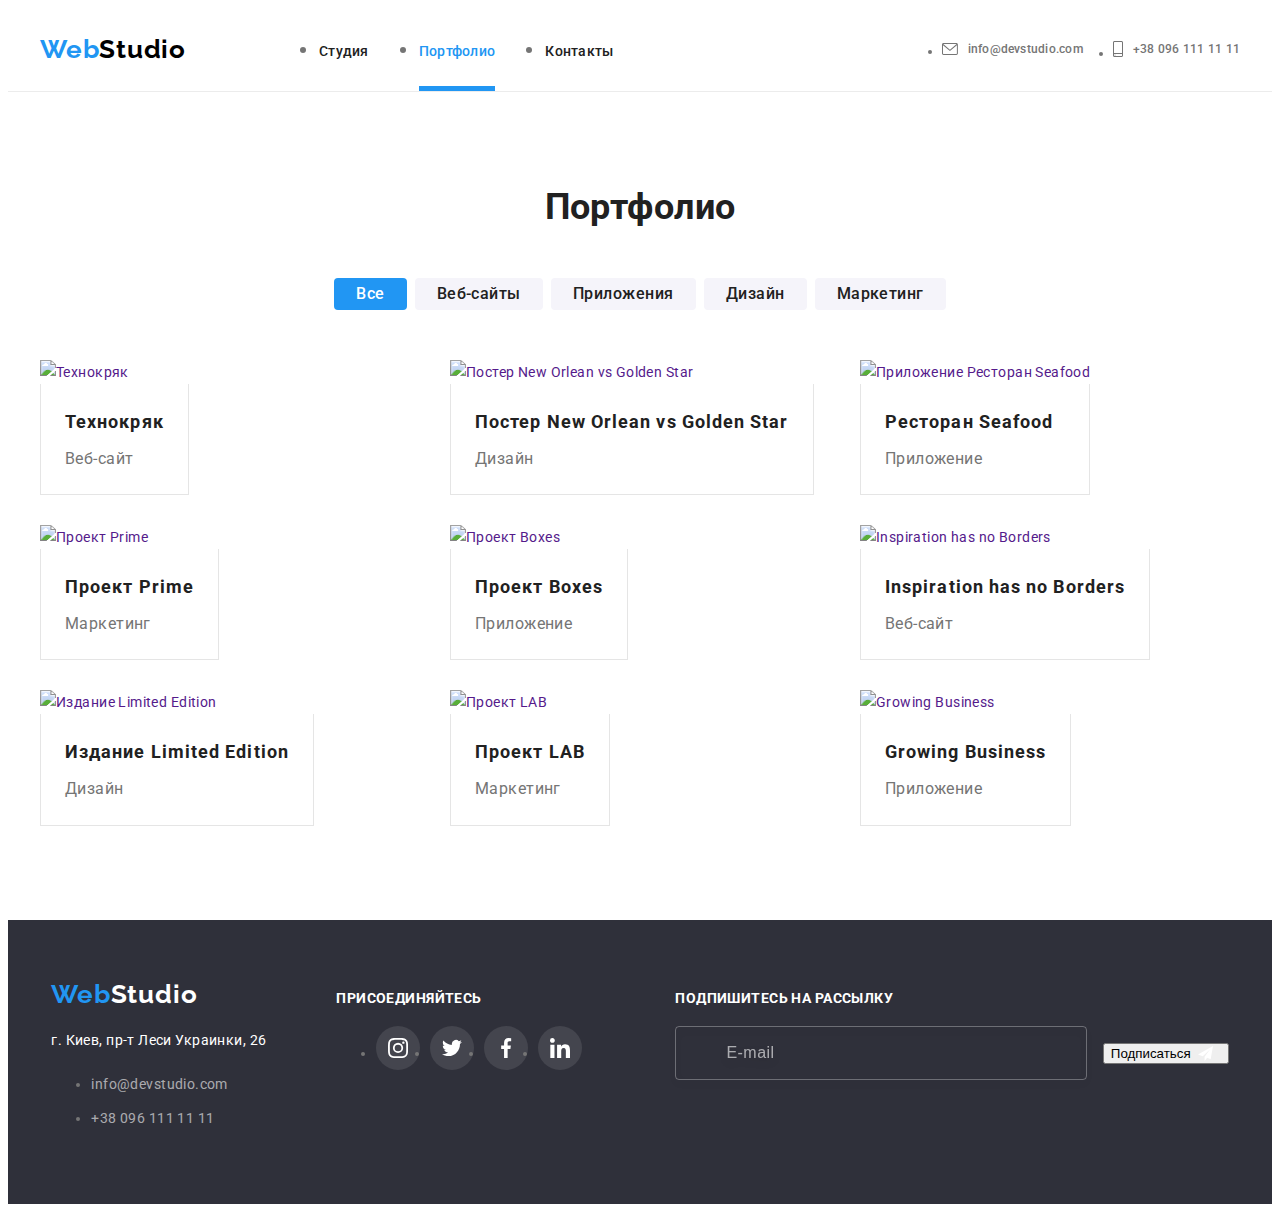
==== commit d9adeef2: "mixin upadate" ====
--- a/portfolio.html
+++ b/portfolio.html
@@ -29,10 +29,10 @@
           class="logo page-header__logo"
           href="./index.html"
           aria-label="Логотип компании WebStudio"
+          is-hiden
           ><span class="logo__web">Web</span
           ><span class="logo__studio">Studio</span></a
         >
-
           <button class="menu-button" type="button" aria-expanded="false" aria-controls="menu-container"  data-menu-button>
             <svg class="" width="40" height="40" aria-label="Переключатель мобильного меню">
               <use class="icon-cross" href="./images/icons.svg#icon-cross"></use>
@@ -45,7 +45,7 @@
           <ul class="navigation" >
             <li class="navigation__item">
               <a
-                class="navigation__link "
+                class="navigation__link"
                 href="index.html"
                 >Студия</a
               >
@@ -134,9 +134,9 @@
       <!-- section portfolio -->
       <section class="section">
         <div class="container">
-          <h1 class="title portfolio__title">Портфолио</h1>
+          <h1 class="title portfolio__title visualy-hidden">Портфолио</h1>
           <!-- filter -->
-          <ul class="filter">
+          <ul class="filter list">
             <li class="filter__item">
               <button class="filter__btn filter__btn--current" type="button">
                 Все
@@ -156,16 +156,18 @@
             </li>
           </ul>
           <!-- portfolio -->
-          <ul class="portfolio">
-            <li class="portfolio__item">
-              <a class="portfolio__link" href="">
-                <div class="portfolio__thumb">
-                  <img
-                    class="portfolio__image"
-                    src="./images/p1.jpg"
+          <ul class="portfolio list grid">
+            <li class="portfolio__item grid-item">
+              <a class="portfolio__link" href="">
+                <div class="portfolio__thumb">
+                  <img
+                    class="portfolio__image"
+                    srcset="
+                    ./images/portfolio/01-img.jpg 1x, 
+                    ./images/portfolio/01-img@2x.jpg 2x"
+                    src="./images/portfolio/01-img.jpg"
                     alt="Технокряк"
                     width="370"
-                    height="294"
                   />
                   <div class="portfolio__overlay">
                     <p class="portfolio__text">
@@ -182,15 +184,17 @@
                 </div></a
               >
             </li>
-            <li class="portfolio__item">
-              <a class="portfolio__link" href="">
-                <div class="portfolio__thumb">
-                  <img
-                    class="portfolio__image"
-                    src="./images/p2.jpg"
+            <li class="portfolio__item grid-item">
+              <a class="portfolio__link" href="">
+                <div class="portfolio__thumb">
+                  <img
+                    class="portfolio__image"
+                    srcset="
+                    ./images/portfolio/02-img.jpg 1x, 
+                    ./images/portfolio/02-img@2x.jpg 2x"
+                    src="./images/portfolio/02-img.jpg"
                     alt="Постер New Orlean vs Golden Star"
                     width="370"
-                    height="294"
                   />
                   <div class="portfolio__overlay">
                     <p class="portfolio__text">
@@ -209,15 +213,17 @@
                 </div></a
               >
             </li>
-            <li class="portfolio__item">
+            <li class="portfolio__item grid-item">
               <a class="portfolio__link" href=""
                 ><div class="portfolio__thumb">
                   <img
                     class="portfolio__image"
-                    src="./images/p3.jpg"
+                    srcset="
+                    ./images/portfolio/03-img.jpg 1x, 
+                    ./images/portfolio/03-img@2x.jpg 2x"
+                    src="./images/portfolio/03-img.jpg"
                     alt="Приложение Ресторан Seafood"
                     width="370"
-                    height="294"
                   />
                   <div class="portfolio__overlay">
                     <p class="portfolio__text">
@@ -234,15 +240,17 @@
                 </div></a
               >
             </li>
-            <li class="portfolio__item">
+            <li class="portfolio__item grid-item">
               <a class="portfolio__link" href=""
                 ><div class="portfolio__thumb">
                   <img
                     class="portfolio__image"
-                    src="./images/p4.jpg"
+                    srcset="
+                    ./images/portfolio/04-img.jpg 1x, 
+                    ./images/portfolio/04-img@2x.jpg 2x"
+                    src="./images/portfolio/04-img.jpg"
                     alt="Проект Prime"
                     width="370"
-                    height="294"
                   />
                   <div class="portfolio__overlay">
                     <p class="portfolio__text">
@@ -259,15 +267,17 @@
                 </div></a
               >
             </li>
-            <li class="portfolio__item">
-              <a class="portfolio__link" href="">
-                <div class="portfolio__thumb">
-                  <img
-                    class="portfolio__image"
-                    src="./images/p5.jpg"
+            <li class="portfolio__item grid-item">
+              <a class="portfolio__link" href="">
+                <div class="portfolio__thumb">
+                  <img
+                    class="portfolio__image"
+                    srcset="
+                    ./images/portfolio/05-img.jpg 1x, 
+                    ./images/portfolio/05-img@2x.jpg 2x"
+                    src="./images/portfolio/05-img.jpg"
                     alt="Проект Boxes"
                     width="370"
-                    height="294"
                   />
                   <div class="portfolio__overlay">
                     <p class="portfolio__text">
@@ -284,15 +294,17 @@
                 </div></a
               >
             </li>
-            <li class="portfolio__item">
-              <a class="portfolio__link" href="">
-                <div class="portfolio__thumb">
-                  <img
-                    class="portfolio__image"
-                    src="./images/p6.jpg"
+            <li class="portfolio__item grid-item">
+              <a class="portfolio__link" href="">
+                <div class="portfolio__thumb">
+                  <img
+                    class="portfolio__image"
+                    srcset="
+                    ./images/portfolio/06-img.jpg 1x, 
+                    ./images/portfolio/06-img@2x.jpg 2x"
+                    src="./images/portfolio/06-img.jpg"
                     alt="Inspiration has no Borders"
                     width="370"
-                    height="294"
                   />
                   <div class="portfolio__overlay">
                     <p class="portfolio__text">
@@ -311,15 +323,17 @@
                 </div></a
               >
             </li>
-            <li class="portfolio__item">
-              <a class="portfolio__link" href="">
-                <div class="portfolio__thumb">
-                  <img
-                    class="portfolio__image"
-                    src="./images/p7.jpg"
+            <li class="portfolio__item grid-item">
+              <a class="portfolio__link" href="">
+                <div class="portfolio__thumb">
+                  <img
+                    class="portfolio__image"
+                    srcset="
+                    ./images/portfolio/07-img.jpg 1x, 
+                    ./images/portfolio/07-img@2x.jpg 2x"
+                    src="./images/portfolio/07-img.jpg"
                     alt="Издание Limited Edition"
                     width="370"
-                    height="294"
                   />
                   <div class="portfolio__overlay">
                     <p class="portfolio__text">
@@ -338,15 +352,17 @@
                 </div></a
               >
             </li>
-            <li class="portfolio__item">
-              <a class="portfolio__link" href="">
-                <div class="portfolio__thumb">
-                  <img
-                    class="portfolio__image"
-                    src="./images/p8.jpg"
+            <li class="portfolio__item grid-item">
+              <a class="portfolio__link" href="">
+                <div class="portfolio__thumb">
+                  <img
+                    class="portfolio__image"
+                    srcset="
+                    ./images/portfolio/08-img.jpg 1x, 
+                    ./images/portfolio/08-img@2x.jpg 2x"
+                    src="./images/portfolio/08-img.jpg"
                     alt="Проект LAB"
                     width="370"
-                    height="294"
                   />
                   <div class="portfolio__overlay">
                     <p class="portfolio__text">
@@ -363,15 +379,17 @@
                 </div></a
               >
             </li>
-            <li class="portfolio__item">
-              <a class="portfolio__link" href="">
-                <div class="portfolio__thumb">
-                  <img
-                    class="portfolio__image"
-                    src="./images/p9.jpg"
+            <li class="portfolio__item grid-item">
+              <a class="portfolio__link" href="">
+                <div class="portfolio__thumb">
+                  <img
+                    class="portfolio__image"
+                    srcset="
+                    ./images/portfolio/09-img.jpg 1x, 
+                    ./images/portfolio/09-img@2x.jpg 2x"
+                    src="./images/portfolio/09-img.jpg"
                     alt="Growing Business"
                     width="370"
-                    height="294"
                   />
                   <div class="portfolio__overlay">
                     <p class="portfolio__text">
@@ -509,5 +527,7 @@
         </div>
       </div>
     </footer>
+    <script src="./js/modal.js"></script>
+    <script src="./js/menu.js"></script>
   </body>
 </html>
--- a/css/main.min.css
+++ b/css/main.min.css
@@ -1,2 +1,2 @@
-:root{--primary-font: 'Roboto', sans-serif;--secondary-font: 'Raleway', sans-serif;--primary-text-color: #757575;--title-text-color: #212121;--accent-color: #2196F3;--footer-text-color: rgba(255, 255, 255, 0.6);--primary-background-color: #FFFFFF;--secondary-background-color: #2F303A;--third-background-color: #F5F4FA;--portfolio-item-bg-cl: rgba(33, 150, 243, 0.9);--icon-cl: #AFB1B8;--icon-footer-cl: #44454E;--portfolio-border-cl: #ECECEC;--footer-form-border-cl: rgba(255, 255, 255, 0.3);--shadow-cl: rgba(0, 0, 0, 0.15);--transition-duration: 250ms;--transition-timing-function: cubic-bezier(0.4, 0, 0.2, 1);--items: 1;--indent: 30px}h1,h2,h3,h4,h5,h6,p{margin:0;padding:0}body{background-color:var(--primary-background-color);color:var(--primary-text-color);font-family:var(--primary-font);font-size:14px;line-height:1.72;letter-spacing:0.03em}body.modal-open{overflow:hidden}img{display:block;max-width:100%;height:auto}.container{padding-left:15px;padding-right:15px;margin-left:auto;margin-right:auto}@media screen and (min-width: 320px){.container{width:320px}}@media screen and (min-width: 480px){.container{width:480px}}@media screen and (min-width: 768px){.container{width:768px}}@media screen and (min-width: 1200px){.container{width:1200px}}.section,.setion-team{padding:60px 0px 60px 0px}.navigation,.contacts,.feature,.work,.team-list,.social-list,.client-list,.address__list,.filter,.portfolio{padding:0;margin:0;list-style:none}.feature-title,.portfolio__title{position:absolute;white-space:nowrap;width:1px;height:1px;overflow:hidden;border:0;padding:0;clip:rect(0 0 0 0);-webkit-clip-path:inset(50%);clip-path:inset(50%);margin:-1px}.title,.title-work{color:var(--title-text-color);font-weight:700;font-size:36px;line-height:1.17;text-align:center;margin-bottom:30px;margin-top:0}.btn,.modal-form-btn,.footer-form__btn{border:0;-webkit-box-shadow:0px 4px 4px var(--shadow-cl);box-shadow:0px 4px 4px var(--shadow-cl);border-radius:4px;padding:10px 32px;background-color:var(--accent-color);color:var(--primary-background-color);font-family:inherit;font-weight:700;font-size:16px;line-height:1.87;-webkit-box-align:center;-ms-flex-align:center;align-items:center;text-align:center;letter-spacing:0.06em;cursor:pointer;min-width:200px;-webkit-transition:background-color var(--transition-duration) var(--transition-timing-function);transition:background-color var(--transition-duration) var(--transition-timing-function)}.btn:hover,.btn:focus,.modal-form-btn:hover,.modal-form-btn:focus,.footer-form__btn:hover,.btn:focus,.btn:hover,.modal-form-btn:focus,.modal-form-btn:hover,.footer-form__btn:focus{background-color:#0B5E9E}.feature,.work,.team-list,.client-list,.portfolio{display:-webkit-box;display:-ms-flexbox;display:flex;-ms-flex-wrap:wrap;flex-wrap:wrap;gap:var(--indent)}.feature__item,.team-card,.client,.portfolio__item{-ms-flex-preferred-size:calc((100% - var(--indent) * (var(--items) - 1)) / var(--items));flex-basis:calc((100% - var(--indent) * (var(--items) - 1)) / var(--items))}.page-header{background-color:var(--white-color);border-bottom:1px solid var(--portfolio-border-cl);position:relative}.page-header__container{display:-webkit-box;display:-ms-flexbox;display:flex;-webkit-box-align:center;-ms-flex-align:center;align-items:center;-webkit-box-pack:center;-ms-flex-pack:center;justify-content:center;-webkit-box-pack:start;-ms-flex-pack:start;justify-content:flex-start}.logo{font-family:var(--secondary-font);font-weight:700;letter-spacing:0.03em;text-decoration:none;font-size:24px;line-height:1.17;padding-top:28px;padding-bottom:28px}@media screen and (min-width: 1200px){.logo{font-size:26px;line-height:1.19}}.logo__web{color:var(--accent-color)}.logo__studio{color:#000000}@media screen and (min-width: 480px){.page-header__logo{margin-right:276px}}@media screen and (min-width: 768px){.page-header__logo{margin-right:88px}}@media screen and (min-width: 1200px){.page-header__logo{margin-right:93px}}.menu-button{display:-webkit-inline-box;display:-ms-inline-flexbox;display:inline-flex;-webkit-box-align:center;-ms-flex-align:center;align-items:center;margin-left:auto;padding:0;border:0;background-color:transparent}@media screen and (min-width: 768px){.menu-button{display:none}}.menu-button:hover .icon-menu,.menu-button:focus .icon-menu{fill:var(--accent-color)}.menu-button:hover .icon-cross,.menu-button:focus .icon-cross{fill:var(--accent-color)}.icon-cross{display:none}.menu-button.is-open .icon-cross{display:block}.menu-button.is-open .icon-menu{display:none}.menu-container{outline:3px solid red;text-align:left;font-size:20px}.menu-container.is-open{display:block}@media screen and (max-width: 767px){.menu-container{position:absolute;top:100%;left:0;width:100%;padding:48px 40px;display:none;background-color:#fff;color:#212121;font-weight:500;font-size:40px;line-height:1.17;text-align:left;letter-spacing:0.02em;font-style:normal}}@media screen and (min-width: 768px){.menu-container{display:-webkit-box;display:-ms-flexbox;display:flex;-webkit-box-flex:1;-ms-flex-positive:1;flex-grow:1}}@media screen and (min-width: 768px){.navigation{display:-webkit-box;display:-ms-flexbox;display:flex;-webkit-box-align:center;-ms-flex-align:center;align-items:center;-webkit-box-pack:center;-ms-flex-pack:center;justify-content:center;-ms-flex-wrap:nowrap;flex-wrap:nowrap}}.navigation__item:not(:last-child){margin-right:50px}@media screen and (max-width: 767px){.navigation__item:not(:last-child){margin-bottom:32px}}.navigation__item{position:relative}@media screen and (max-width: 767px){.navigation__item{margin-bottom:200px}}.navigation__link{color:var(--title-text-color);text-decoration:none;letter-spacing:0.02em;font-weight:500;font-size:14px;line-height:1.14;padding:32px 0 32px 0;-webkit-transition:color var(--transition-duration) var(--transition-timing-function);transition:color var(--transition-duration) var(--transition-timing-function)}@media screen and (max-width: 767px){.navigation__link{font-weight:500;font-size:40px;line-height:1.17;letter-spacing:0.02em;color:#212121}}.navigation__link:hover,.navigation__link:focus{color:var(--accent-color)}.navigation__link--current{color:var(--accent-color);position:relative}@media screen and (min-width: 768px){.navigation__link--current::after{content:'';position:absolute;left:0;bottom:0;display:block;width:100%;height:5px;background-color:var(--accent-color)}}.contacts{display:-webkit-box;display:-ms-flexbox;display:flex;-webkit-transition:color var(--transition-duration) var(--transition-timing-function),fill var(--transition-duration) var(--transition-timing-function);transition:color var(--transition-duration) var(--transition-timing-function),fill var(--transition-duration) var(--transition-timing-function)}@media screen and (min-width: 768px){.contacts{font-weight:500;font-size:12px;line-height:1.17;letter-spacing:0.02em;color:var(--primary-text-color);display:-webkit-box;display:-ms-flexbox;display:flex;-webkit-box-orient:vertical;-webkit-box-direction:normal;-ms-flex-direction:column;flex-direction:column;-webkit-box-align:start;-ms-flex-align:start;align-items:flex-start;margin-left:auto}}@media screen and (min-width: 1200px){.contacts{display:-webkit-box;display:-ms-flexbox;display:flex;-webkit-box-align:center;-ms-flex-align:center;align-items:center;-webkit-box-pack:center;-ms-flex-pack:center;justify-content:center;-webkit-box-orient:horizontal;-webkit-box-direction:normal;-ms-flex-direction:row;flex-direction:row}}.contacts__item:not(:last-child){margin-right:30px}@media screen and (min-width: 768px) and (max-width: 1199px){.contacts__item:not(:last-child){margin-bottom:10px}}.contacts__link{display:-webkit-box;display:-ms-flexbox;display:flex;-webkit-box-align:center;-ms-flex-align:center;align-items:center;-webkit-box-pack:center;-ms-flex-pack:center;justify-content:center;color:var(--primary-text-color);fill:var(--primary-text-color);text-decoration:none;letter-spacing:0.02em;font-weight:500}.contacts__link:hover,.contacts__link:focus{color:var(--accent-color);fill:var(--accent-color)}.contacts__icon{margin-right:10px}@media screen and (max-width: 767px){.contacts{-webkit-box-orient:vertical;-webkit-box-direction:normal;-ms-flex-direction:column;flex-direction:column;flex-direction:column-reverse;-webkit-box-align:start;-ms-flex-align:start;align-items:flex-start}.contacts__item:nth-child(1){font-size:28px;margin-bottom:64px}.contacts__item:nth-child(2){font-size:32px;margin-bottom:32px}.contacts__link{display:-webkit-box;display:-ms-flexbox;display:flex;-webkit-box-align:center;-ms-flex-align:center;align-items:center;-webkit-box-pack:center;-ms-flex-pack:center;justify-content:center;color:var(--primary-text-color);text-decoration:none;letter-spacing:0.02em;font-weight:500}.contacts__link--current{color:var(--accent-color)}.contacts__icon{display:none}}@media screen and (max-width: 767px){.menu-social{list-style:none;padding:0;margin:0;display:-webkit-box;display:-ms-flexbox;display:flex}.menu-social__item:not(:last-child){margin-right:20px}.menu-social__link{font-weight:500;font-size:18px;line-height:1.22;letter-spacing:0.02em;text-decoration:none;color:var(--accent-color)}}@media screen and (min-width: 768px){.menu-social{display:none}}.section-hero{padding:118px 0 118px 0;text-align:center}.hero--overlay{height:400px;max-width:480px;margin-left:auto;margin-right:auto;background-image:-webkit-gradient(linear, left top, right top, from(rgba(47,48,58,0.4)), to(rgba(47,48,58,0.4))),url("../images/header-bg.jpg");background-image:linear-gradient(to right, rgba(47,48,58,0.4), rgba(47,48,58,0.4)),url("../images/header-bg.jpg");background-repeat:no-repeat;background-size:cover;background-position:center}@media screen and (min-width: 480px){.hero--overlay{max-width:480px}}@media screen and (min-width: 768px){.hero--overlay{max-width:768px}}@media screen and (min-width: 1200px){.hero--overlay{max-width:1600px}}.title-hero{margin-top:0;margin-bottom:30px;padding:0;color:var(--primary-background-color);font-weight:900;font-size:26px;line-height:1.62;letter-spacing:0.06em;text-transform:uppercase}@media screen and (min-width: 1200px){.title-hero{font-size:44px;line-height:1.36}}.backdrop{position:fixed;top:0;left:0;z-index:100;padding:94px 15px;overflow-y:scroll;width:100%;height:100%;background-color:rgba(0,0,0,0.2);opacity:1;-webkit-transition:opacity var(--transition-duration) var(--transition-timing-function),visibility var(--transition-duration) var(--transition-timing-function),-webkit-transform var(--transition-duration) var(--transition-timing-function);transition:opacity var(--transition-duration) var(--transition-timing-function),visibility var(--transition-duration) var(--transition-timing-function),-webkit-transform var(--transition-duration) var(--transition-timing-function);transition:opacity var(--transition-duration) var(--transition-timing-function),transform var(--transition-duration) var(--transition-timing-function),visibility var(--transition-duration) var(--transition-timing-function);transition:opacity var(--transition-duration) var(--transition-timing-function),transform var(--transition-duration) var(--transition-timing-function),visibility var(--transition-duration) var(--transition-timing-function),-webkit-transform var(--transition-duration) var(--transition-timing-function)}.backdrop--is-hidden{opacity:0;visibility:hidden;pointer-events:none}.modal{position:relative;width:100%;padding:40px;background-color:var(--primary-background-color);-webkit-transition:-webkit-transform var(--transition-duration) var(--transition-timing-function);transition:-webkit-transform var(--transition-duration) var(--transition-timing-function);transition:transform var(--transition-duration) var(--transition-timing-function);transition:transform var(--transition-duration) var(--transition-timing-function), -webkit-transform var(--transition-duration) var(--transition-timing-function)}@media screen and (min-width: 768px){.modal{position:absolute;top:50%;left:50%;-webkit-transform:translate(-50%, -50%) scale(0.9);transform:translate(-50%, -50%) scale(0.9);max-width:450px;width:100%}}@media screen and (min-width: 1200px){.modal{max-width:530px;width:100%}}.modal-x{position:absolute;top:8px;right:8px;display:-webkit-box;display:-ms-flexbox;display:flex;-webkit-box-align:center;-ms-flex-align:center;align-items:center;-webkit-box-pack:center;-ms-flex-pack:center;justify-content:center;fill:#000;width:30px;height:30px;background-color:var(--primary-background-color);border-radius:50px;border:1px solid rgba(0,0,0,0.1);cursor:pointer;-webkit-transition:fill var(--transition-duration) var(--transition-timing-function);transition:fill var(--transition-duration) var(--transition-timing-function)}.modal-x:hover,.modal-x:focus{fill:var(--accent-color)}.modal-form__title{margin-top:0;margin-bottom:12px;font-weight:700;font-size:20px;line-height:1.1;text-align:center;letter-spacing:0.03em;color:var(--title-text-color)}.modal-form__field{display:-webkit-box;display:-ms-flexbox;display:flex;-webkit-box-orient:vertical;-webkit-box-direction:normal;-ms-flex-direction:column;flex-direction:column;margin-bottom:20px;position:relative}.modal-form__label{text-align:left;font-weight:400;font-size:12px;line-height:1.17;letter-spacing:0.01em;color:var(--primary-text-color);margin-bottom:4px}.modal-form__input{width:100%;margin:0;padding:10px;padding-left:30px;font:inherit;border:1px solid rgba(33,33,33,0.2);border-radius:4px;-webkit-transition:border-color var(--transition-duration) var(--transition-timing-function);transition:border-color var(--transition-duration) var(--transition-timing-function)}.modal-form__input:focus,.modal-form__input:active{outline:0;border-color:var(--accent-color)}.modal-form__icon{position:absolute;top:50%;left:12px;fill:var(--title-text-color);-webkit-transition:fill var(--transition-duration) var(--transition-timing-function);transition:fill var(--transition-duration) var(--transition-timing-function)}.modal-form__field:focus-within .modal-form__icon{fill:var(--accent-color)}.modal-form__comment{resize:none;border:1px solid rgba(33,33,33,0.2);border-radius:4px;padding:16px 12px;-webkit-transition:border-color var(--transition-duration) var(--transition-timing-function);transition:border-color var(--transition-duration) var(--transition-timing-function)}.modal-form__comment::-webkit-input-placeholder{font-weight:400;font-size:12px;line-height:1.17;letter-spacing:0.01em;color:rgba(117,117,117,0.5)}.modal-form__comment:-ms-input-placeholder{font-weight:400;font-size:12px;line-height:1.17;letter-spacing:0.01em;color:rgba(117,117,117,0.5)}.modal-form__comment::-ms-input-placeholder{font-weight:400;font-size:12px;line-height:1.17;letter-spacing:0.01em;color:rgba(117,117,117,0.5)}.modal-form__comment::placeholder{font-weight:400;font-size:12px;line-height:1.17;letter-spacing:0.01em;color:rgba(117,117,117,0.5)}.modal-form__comment:focus,.modal-form__comment:active{outline:0;border-color:var(--accent-color)}.checkbox{display:-webkit-box;display:-ms-flexbox;display:flex;-webkit-box-align:center;-ms-flex-align:center;align-items:center;-webkit-box-pack:center;-ms-flex-pack:center;justify-content:center;margin-bottom:30px}.checkbox__standart-icon{position:absolute;white-space:nowrap;width:1px;height:1px;overflow:hidden;border:0;padding:0;clip:rect(0 0 0 0);-webkit-clip-path:inset(50%);clip-path:inset(50%);margin:-1px}.checkbox__custom-icon{width:15px;height:15px;border-radius:2px;margin-right:10px;cursor:pointer;fill:var(--primary-background-color);border:2px solid #2a2a2a}.checkbox__standart-icon:focus+.checkbox__custom-icon{border-color:var(--accent-color)}.checkbox__standart-icon:checked+.checkbox__custom-icon{border-color:transparent;background-color:var(--accent-color);background-image:url("../images/icons.svg#icon-check");background-position:center;background-size:contain;background-origin:border-box}.checkbox__label{font-weight:400;font-size:12px;line-height:24px;letter-spacing:0.03em;color:var(--primary-text-color)}@media screen and (min-width: 1200px){.checkbox__label{font-size:14px}}.checkbox__link{color:var(--accent-color)}.feature__item{--items: 1}@media screen and (min-width: 768px){.feature__item{--items: 2}}@media screen and (min-width: 1200px){.feature__item{--items: 4}}.feature__item-group{display:-webkit-box;display:-ms-flexbox;display:flex;-webkit-box-align:center;-ms-flex-align:center;align-items:center;-webkit-box-pack:center;-ms-flex-pack:center;justify-content:center;height:120px;margin-bottom:30px;background-color:var(--third-background-color)}.feature__item-subtitle{color:var(--title-text-color);font-weight:700;line-height:1.14;text-transform:uppercase;text-align:center}@media screen and (min-width: 768px){.feature__item-subtitle{text-align:left}}.feature__item-text{margin-top:14px;margin-bottom:0;text-align:left}.section-work{padding-top:0px;padding-bottom:94px}@media screen and (max-width: 1199px){.section-work{display:none}}.work__item{--item: 3}.work__item:nth-child(3n){margin-right:0}.work__thumb{position:relative}.work__image{display:block;max-width:100%;height:auto}.work__text{position:absolute;top:100%;left:100%;-webkit-transform:translate(-100%, -100%);transform:translate(-100%, -100%);padding-top:27px;padding-bottom:27px;width:100%;font-weight:700;font-size:14px;line-height:1.14;text-align:center;letter-spacing:0.03em;text-transform:uppercase;color:var(--primary-background-color);background-color:rgba(47,48,58,0.8)}.setion-team{background-color:var(--third-background-color)}.team-list{-webkit-box-pack:center;-ms-flex-pack:center;justify-content:center}.team-card{background-color:var(--primary-background-color);-webkit-box-shadow:0px 1px 3px rgba(0,0,0,0.12),0px 1px 1px rgba(0,0,0,0.14),0px 2px 1px rgba(0,0,0,0.2);box-shadow:0px 1px 3px rgba(0,0,0,0.12),0px 1px 1px rgba(0,0,0,0.14),0px 2px 1px rgba(0,0,0,0.2);border-radius:0px 0px 4px 4px;--items: 1}@media screen and (min-width: 768px){.team-card{--items: 2}}@media screen and (min-width: 1200px){.team-card{--items: 4}}.team-card__meta{padding:30px 0px 30px 0px}.team-card__title{color:var(--title-text-color);font-weight:700;line-height:1.14;text-align:center;margin:0;margin-bottom:10px}.team-card__text{padding:0;margin:0;margin-bottom:16px;font-size:16px;text-align:center}.social-list{display:-webkit-box;display:-ms-flexbox;display:flex;-webkit-box-align:center;-ms-flex-align:center;align-items:center;-webkit-box-pack:center;-ms-flex-pack:center;justify-content:center}.social-list__item:not(:last-child){margin-right:10px}.social-list__link{display:-webkit-box;display:-ms-flexbox;display:flex;-webkit-box-align:center;-ms-flex-align:center;align-items:center;-webkit-box-pack:center;-ms-flex-pack:center;justify-content:center;border:none;color:var(--icon-cl);background-color:var(--primary-background-color);border-radius:50%;width:44px;height:44px;-webkit-transition:color var(--transition-duration) var(--transition-timing-function),background-color var(--transition-duration) var(--transition-timing-function);transition:color var(--transition-duration) var(--transition-timing-function),background-color var(--transition-duration) var(--transition-timing-function)}.social-list__link:hover,.social-list__link:focus{color:var(--primary-background-color);background-color:var(--accent-color)}.social-list__icon{fill:currentColor}.client-list{-webkit-box-pack:center;-ms-flex-pack:center;justify-content:center}@media screen and (min-width: 1200px){.client-list{-ms-flex-wrap:nowrap;flex-wrap:nowrap}}.client{text-align:center;--items: 2}@media screen and (min-width: 768px){.client{--items: 3}}@media screen and (min-width: 1200px){.client{--items: 7}}.client__link{display:block;border:1px solid var(--icon-cl);border-radius:4px;padding:16px 32px;fill:var(--icon-cl);-webkit-transition:fill var(--transition-duration) var(--transition-timing-function),border var(--transition-duration) var(--transition-timing-function);transition:fill var(--transition-duration) var(--transition-timing-function),border var(--transition-duration) var(--transition-timing-function)}.client__link:hover,.client__link:focus{border:1px solid var(--accent-color);fill:var(--accent-color)}.page-footer{padding-top:60px;padding-bottom:60px;background-color:var(--secondary-background-color);width:100%}.container{text-align:center}@media screen and (min-width: 768px){.page-footer__container{display:-webkit-box;display:-ms-flexbox;display:flex;-webkit-box-align:center;-ms-flex-align:center;align-items:center;-webkit-box-pack:center;-ms-flex-pack:center;justify-content:center;-webkit-box-align:baseline;-ms-flex-align:baseline;align-items:baseline;-ms-flex-wrap:wrap;flex-wrap:wrap}}@media screen and (min-width: 768px) and (min-width: 1200px){.page-footer__container{-ms-flex-wrap:nowrap;flex-wrap:nowrap;text-align:start}}@media screen and (min-width: 768px) and (max-width: 1199px){.contact{margin-right:165px}}.logo-footer{font-family:var(--secondary-font);font-weight:700;font-size:26px;line-height:1.19;letter-spacing:0.03em;text-decoration:none;display:block;margin-bottom:20px}@media screen and (min-width: 768px){.logo-footer{margin-right:0}}@media screen and (min-width: 1200px){.logo-footer{margin-right:0;text-align:left}}.logo-footer__web{color:var(--accent-color)}.page-footer__logo{color:var(--primary-background-color)}.address{display:block}.address__text{margin:0;margin-bottom:10px;width:100%;color:var(--primary-background-color);font-style:normal}@media screen and (min-width: 1200px){.address__text{margin-right:70px;margin-bottom:20px}}.address__item:not(:last-child){margin-bottom:10px}.address__link{display:block;color:var(--footer-text-color);font-style:normal;text-decoration:none;-webkit-transition:color var(--transition-duration) var(--transition-timing-function);transition:color var(--transition-duration) var(--transition-timing-function)}.address__link:hover,.address__link:focus{color:var(--primary-background-color)}@media screen and (max-width: 767px){.address{margin-bottom:60px}}@media screen and (min-width: 768px){.address{margin-right:0}}@media screen and (min-width: 1200px){.address{margin-bottom:0}}.social-links{display:inline-block;margin-bottom:60px}@media screen and (min-width: 1200px){.social-links{margin-right:93px}}.social-links__text{margin-bottom:20px;font-weight:700;font-size:14px;line-height:1.14;letter-spacing:0.03em;text-transform:uppercase;color:var(--primary-background-color)}.page-footer__social-list{color:var(--primary-background-color);background-color:var(--icon-footer-cl);-webkit-transition:background-color var(--transition-duration) var(--transition-timing-function);transition:background-color var(--transition-duration) var(--transition-timing-function)}.footer-form__text{margin-bottom:20px;font-weight:700;font-size:14px;line-height:1.14;letter-spacing:0.03em;text-transform:uppercase;color:var(--primary-background-color)}@media screen and (min-width: 1200px){.footer-form__text{margin-bottom:20px}}.footer-form__field{position:relative;margin-bottom:20px}.footer-form__input::-webkit-input-placeholder{margin-left:15px;font-weight:400;font-size:16px;line-height:1.25;letter-spacing:0.03em;color:var(--footer-text-color)}.footer-form__input:-ms-input-placeholder{margin-left:15px;font-weight:400;font-size:16px;line-height:1.25;letter-spacing:0.03em;color:var(--footer-text-color)}.footer-form__input::-ms-input-placeholder{margin-left:15px;font-weight:400;font-size:16px;line-height:1.25;letter-spacing:0.03em;color:var(--footer-text-color)}.footer-form__input::placeholder{margin-left:15px;font-weight:400;font-size:16px;line-height:1.25;letter-spacing:0.03em;color:var(--footer-text-color)}.footer-form__input{outline:0;color:var(--primary-background-color);padding-left:50px;-webkit-filter:drop-shadow(0px 4px 4px rgba(0,0,0,0.15));filter:drop-shadow(0px 4px 4px rgba(0,0,0,0.15));border-radius:4px;background-color:transparent;border:1px solid var(--footer-form-border-cl);width:310px;height:50px;margin-bottom:20px;-webkit-transition:border var(--transition-duration) var(--transition-timing-function);transition:border var(--transition-duration) var(--transition-timing-function)}@media screen and (min-width: 768px){.footer-form__input{width:100%}}@media screen and (min-width: 1200px){.footer-form__input{width:358px;margin-right:12px}}.footer-form__input:focus,.footer-form__input:active{outline:0;color:var(--primary-background-color);border:1px solid var(--primary-background-color)}.footer-form__btn{display:-webkit-inline-box;display:-ms-inline-flexbox;display:inline-flex;-webkit-box-align:center;-ms-flex-align:center;align-items:center;-webkit-box-pack:center;-ms-flex-pack:center;justify-content:center;display:inline-block}@media screen and (min-width: 1200px){.footer-form__btn{position:relative}}.footer-form__btn:hover,.footer-form__btn:focus{background-color:#0B5E9E}.footer-form__btn::after{content:' ';width:24px;height:24px;background-image:url("data:image/svg+xml,%3Csvg width='24' height='24' viewBox='0 0 24 24' fill='none' xmlns='http://www.w3.org/2000/svg'%3E%3Cpath d='M24 0L0 13.5L7.66994 16.3407L19.5 5.25002L10.5017 17.3896L10.509 17.3923L10.5 17.3896V24.0001L14.8013 18.982L20.2501 21.0001L24 0Z' fill='white'/%3E%3C/svg%3E%0A");background-repeat:no-repeat;background-size:contain;background-position:center;padding-left:30px}.filter{display:Flex;-webkit-box-align:center;-ms-flex-align:center;align-items:center;-webkit-box-pack:center;-ms-flex-pack:center;justify-content:center}@media screen and (max-width: 768px){.filter{-ms-flex-wrap:wrap;flex-wrap:wrap;-webkit-box-pack:start;-ms-flex-pack:start;justify-content:flex-start}}.filter__item:not(:last-child){margin-right:8px}.filter__btn{padding:6px 22px;margin-bottom:15px;background-color:var(--third-background-color);color:var(--title-text-color);font-family:inherit;font-weight:500;font-size:16px;line-height:1.62;text-align:center;border-radius:4px;border:none;cursor:pointer;-webkit-transition:background-color var(--transition-duration) var(--transition-timing-function),color var(--transition-duration) var(--transition-timing-function),-webkit-box-shadow var(--transition-duration) var(--transition-timing-function);transition:background-color var(--transition-duration) var(--transition-timing-function),color var(--transition-duration) var(--transition-timing-function),-webkit-box-shadow var(--transition-duration) var(--transition-timing-function);transition:background-color var(--transition-duration) var(--transition-timing-function),color var(--transition-duration) var(--transition-timing-function),box-shadow var(--transition-duration) var(--transition-timing-function);transition:background-color var(--transition-duration) var(--transition-timing-function),color var(--transition-duration) var(--transition-timing-function),box-shadow var(--transition-duration) var(--transition-timing-function),-webkit-box-shadow var(--transition-duration) var(--transition-timing-function)}@media screen and (min-width: 768px){.filter__btn{margin-bottom:34px}}.filter__btn:hover,.filter__btn:focus{font-family:inherit;background-color:var(--accent-color);color:var(--primary-background-color);-webkit-box-shadow:0px 3px 1px rgba(0,0,0,0.1),0px 1px 2px rgba(0,0,0,0.08),0px 2px 2px rgba(0,0,0,0.12);box-shadow:0px 3px 1px rgba(0,0,0,0.1),0px 1px 2px rgba(0,0,0,0.08),0px 2px 2px rgba(0,0,0,0.12)}.filter__btn--current{color:var(--primary-background-color);background-color:var(--accent-color)}.portfolio__item{--items: 1}@media screen and (min-width: 768px){.portfolio__item{--items: 2}}@media screen and (min-width: 1200px){.portfolio__item{--items: 3}}.portfolio__link{display:block;text-decoration:none;-webkit-transition:opacity var(--transition-duration) var(--transition-timing-function),-webkit-transform var(--transition-duration) var(--transition-timing-function);transition:opacity var(--transition-duration) var(--transition-timing-function),-webkit-transform var(--transition-duration) var(--transition-timing-function);transition:transform var(--transition-duration) var(--transition-timing-function),opacity var(--transition-duration) var(--transition-timing-function);transition:transform var(--transition-duration) var(--transition-timing-function),opacity var(--transition-duration) var(--transition-timing-function),-webkit-transform var(--transition-duration) var(--transition-timing-function)}.portfolio__link:hover,.portfolio__link:focus{-webkit-box-shadow:0px 1px 1px rgba(0,0,0,0.12),0px 4px 4px rgba(0,0,0,0.06),1px 4px 6px rgba(0,0,0,0.16);box-shadow:0px 1px 1px rgba(0,0,0,0.12),0px 4px 4px rgba(0,0,0,0.06),1px 4px 6px rgba(0,0,0,0.16)}.portfolio__link:hover .portfolio__overlay{-webkit-transform:rotateY(0);transform:rotateY(0);opacity:1}.portfolio__link:focus .portfolio__overlay{-webkit-transform:rotateY(0);transform:rotateY(0);opacity:1}.portfolio__thumb{position:relative;overflow:hidden}.portfolio__image{display:block;width:100%;height:auto}.portfolio__overlay{position:absolute;top:0;left:0;width:100%;height:100%;background-color:rgba(33,150,243,0.9);margin-bottom:20px;-webkit-transform:translateY(100%);transform:translateY(100%);opacity:0;-webkit-transition:opacity var(--transition-duration) var(--transition-timing-function),-webkit-transform var(--transition-duration) var(--transition-timing-function);transition:opacity var(--transition-duration) var(--transition-timing-function),-webkit-transform var(--transition-duration) var(--transition-timing-function);transition:transform var(--transition-duration) var(--transition-timing-function),opacity var(--transition-duration) var(--transition-timing-function);transition:transform var(--transition-duration) var(--transition-timing-function),opacity var(--transition-duration) var(--transition-timing-function),-webkit-transform var(--transition-duration) var(--transition-timing-function)}.portfolio__text{position:absolute;top:50%;left:50%;-webkit-transform:translate(-50%, -50%);transform:translate(-50%, -50%);height:100%;width:100%;padding:63px 24px;font-weight:400;font-size:18px;line-height:1.56;letter-spacing:0.03em;color:var(--primary-background-color)}.portfolio__meta{border:1px solid rgba(0,0,0,0.1);border-top:none;padding:20px 24px}.portfolio__title-category{margin:0;margin-bottom:4px;color:var(--title-text-color);font-weight:700;font-size:18px;line-height:2;letter-spacing:0.06em}@media screen and (min-width: 768px) and (max-width: 1199px){.portfolio__title-category{font-size:calc(1em - 0.1vw);line-height:calc(1.1em + 0.5vw);margin:0.5em}}.portfolio__category{margin:0;color:var(--primary-text-color);font-size:16px;line-height:1.88}
+:root{--primary-font: 'Roboto', sans-serif;--secondary-font: 'Raleway', sans-serif;--primary-text-color: #757575;--title-text-color: #212121;--accent-color: #2196F3;--footer-text-color: rgba(255, 255, 255, 0.6);--primary-background-color: #FFFFFF;--secondary-background-color: #2F303A;--third-background-color: #F5F4FA;--portfolio-item-bg-cl: rgba(33, 150, 243, 0.9);--icon-cl: #AFB1B8;--icon-footer-cl: #44454E;--portfolio-border-cl: #ECECEC;--footer-form-border-cl: rgba(255, 255, 255, 0.3);--shadow-cl: rgba(0, 0, 0, 0.15);--transition-duration: 250ms;--transition-timing-function: cubic-bezier(0.4, 0, 0.2, 1);--items: 1;--indent: 30px}h1,h2,h3,h4,h5,h6,p{margin:0;padding:0}body{background-color:var(--primary-background-color);color:var(--primary-text-color);font-family:var(--primary-font);font-size:14px;line-height:1.72;letter-spacing:0.03em}body.modal-open{overflow:hidden}img{display:block;max-width:100%;height:auto}.is-hidden{display:none;position:absolute;white-space:nowrap;width:1px;height:1px;overflow:hidden;border:0;padding:0;clip:rect(0 0 0 0);-webkit-clip-path:inset(50%);clip-path:inset(50%);margin:-1px}.container{padding-left:15px;padding-right:15px;margin-left:auto;margin-right:auto}@media screen and (min-width: 480px){.container{width:480px}}@media screen and (min-width: 768px){.container{width:768px}}@media screen and (min-width: 1200px){.container{width:1200px}}.section{padding:60px 0px 60px 0px}@media screen and (min-width: 1200px){.section{padding:94px 0px 94px 0px}}.list{padding:0;margin:0;list-style:none}.visually-hidden{position:absolute;white-space:nowrap;width:1px;height:1px;overflow:hidden;border:0;padding:0;clip:rect(0 0 0 0);-webkit-clip-path:inset(50%);clip-path:inset(50%);margin:-1px}.title{color:var(--title-text-color);font-weight:700;font-size:36px;line-height:1.17;text-align:center;margin-bottom:30px;margin-top:0}@media screen and (min-width: 1200px){.title{margin-bottom:50px}}.btn{border:0;-webkit-box-shadow:0px 4px 4px var(--shadow-cl);box-shadow:0px 4px 4px var(--shadow-cl);border-radius:4px;padding:10px 32px;background-color:var(--accent-color);color:var(--primary-background-color);font-family:inherit;font-weight:700;font-size:16px;line-height:1.87;-webkit-box-align:center;-ms-flex-align:center;align-items:center;text-align:center;letter-spacing:0.06em;cursor:pointer;min-width:200px;-webkit-transition:background-color var(--transition-duration) var(--transition-timing-function);transition:background-color var(--transition-duration) var(--transition-timing-function)}.btn__:hover,.btn__:focus{background-color:#0B5E9E}.grid{display:-webkit-box;display:-ms-flexbox;display:flex;-ms-flex-wrap:wrap;flex-wrap:wrap;gap:var(--indent)}.grid-item{-ms-flex-preferred-size:calc((100% - var(--indent) * (var(--items) - 1)) / var(--items));flex-basis:calc((100% - var(--indent) * (var(--items) - 1)) / var(--items))}.page-header{background-color:var(--white-color);position:relative;border-bottom:1px solid var(--portfolio-border-cl)}.page-header__container{display:-webkit-box;display:-ms-flexbox;display:flex;-webkit-box-align:center;-ms-flex-align:center;align-items:center;-webkit-box-pack:center;-ms-flex-pack:center;justify-content:center}.logo{font-family:var(--secondary-font);font-weight:700;font-size:24px;line-height:1.27;letter-spacing:.03em;text-decoration:none;padding-top:26px;padding-bottom:26px}@media screen and (min-width: 1200px){.logo{font-size:26px;line-height:1.19}}.logo__web{color:var(--accent-color)}.logo__studio{color:#000000}@media screen and (min-width: 480px){.page-header__logo{margin-right:276px}}@media screen and (min-width: 768px){.page-header__logo{margin-right:88px}}@media screen and (min-width: 1200px){.page-header__logo{margin-right:93px}}.menu-button{display:-webkit-inline-box;display:-ms-inline-flexbox;display:inline-flex;-webkit-box-align:center;-ms-flex-align:center;align-items:center;margin-left:auto;padding-top:26px;padding-bottom:26px;border:0;background-color:transparent}@media screen and (min-width: 768px){.menu-button{display:none}}.menu-button:hover .icon-menu,.menu-button:focus .icon-menu{fill:var(--accent-color)}.menu-button:hover .icon-cross,.menu-button:focus .icon-cross{fill:var(--accent-color)}.icon-cross{display:none}.menu-button.is-open .icon-cross{display:block}.menu-button.is-open .icon-menu{display:none}.menu-container{text-align:left;font-size:20px}@media screen and (max-width: 767.98px){.menu-container.is-open{display:block;height:100vh}}@media screen and (max-width: 767.98px){.menu-container{position:absolute;top:100%;left:0;z-index:99;width:100%;padding:48px 40px;display:none;background-color:#fff;color:#212121;font-weight:500;font-size:40px;line-height:1.17;letter-spacing:.02em;text-align:left;font-style:normal}}@media screen and (min-width: 768px){.menu-container{display:-webkit-box;display:-ms-flexbox;display:flex;-webkit-box-flex:1;-ms-flex-positive:1;flex-grow:1}}@media screen and (min-width: 768px){.navigation{display:-webkit-box;display:-ms-flexbox;display:flex;-webkit-box-align:center;-ms-flex-align:center;align-items:center;-webkit-box-pack:center;-ms-flex-pack:center;justify-content:center;-ms-flex-wrap:nowrap;flex-wrap:nowrap}}.navigation__item:not(:last-child){margin-right:50px}@media screen and (max-width: 767.98px){.navigation__item:not(:last-child){margin-bottom:32px}}.navigation__item{position:relative}@media screen and (max-width: 767.98px){.navigation__item{margin-bottom:200px}}.navigation__link{color:var(--title-text-color);text-decoration:none;font-weight:500;font-size:14px;line-height:1.14;letter-spacing:.02em;padding:32px 0 32px 0;-webkit-transition:color var(--transition-duration) var(--transition-timing-function);transition:color var(--transition-duration) var(--transition-timing-function)}@media screen and (max-width: 767.98px){.navigation__link{font-weight:500;font-size:40px;line-height:1.18;letter-spacing:.02em;color:#212121}}.navigation__link:hover,.navigation__link:focus{color:var(--accent-color)}.navigation__link--current{color:var(--accent-color);position:relative}@media screen and (min-width: 768px){.navigation__link--current::after{content:'';position:absolute;left:0;bottom:0;display:block;width:100%;height:5px;background-color:var(--accent-color)}}.contacts{display:-webkit-box;display:-ms-flexbox;display:flex;-webkit-transition:color var(--transition-duration) var(--transition-timing-function),fill var(--transition-duration) var(--transition-timing-function);transition:color var(--transition-duration) var(--transition-timing-function),fill var(--transition-duration) var(--transition-timing-function)}@media screen and (min-width: 768px){.contacts{font-weight:500;font-size:12px;line-height:1.17;letter-spacing:.02em;color:var(--primary-text-color);display:-webkit-box;display:-ms-flexbox;display:flex;-webkit-box-orient:vertical;-webkit-box-direction:normal;-ms-flex-direction:column;flex-direction:column;-webkit-box-align:start;-ms-flex-align:start;align-items:flex-start;margin-left:auto}}@media screen and (min-width: 1200px){.contacts{display:-webkit-box;display:-ms-flexbox;display:flex;-webkit-box-align:center;-ms-flex-align:center;align-items:center;-webkit-box-pack:center;-ms-flex-pack:center;justify-content:center;-webkit-box-orient:horizontal;-webkit-box-direction:normal;-ms-flex-direction:row;flex-direction:row;align-items:center}}@media screen and (min-width: 768px) and (max-width: 1199.98px){.contacts__item:not(:last-child){margin-bottom:10px}}@media screen and (min-width: 1200px){.contacts__item:not(:last-child){margin-right:30px}}.contacts__link{display:-webkit-box;display:-ms-flexbox;display:flex;-webkit-box-align:center;-ms-flex-align:center;align-items:center;-webkit-box-pack:center;-ms-flex-pack:center;justify-content:center;color:var(--primary-text-color);fill:var(--primary-text-color);text-decoration:none;letter-spacing:0.02em;font-weight:500}.contacts__link:hover,.contacts__link:focus{color:var(--accent-color);fill:var(--accent-color)}.contacts__icon{margin-right:10px}@media screen and (max-width: 767.98px){.contacts{-webkit-box-orient:vertical;-webkit-box-direction:normal;-ms-flex-direction:column;flex-direction:column;flex-direction:column-reverse;-webkit-box-align:start;-ms-flex-align:start;align-items:flex-start}.contacts__item:nth-child(1){font-size:28px;margin-bottom:64px}.contacts__item:nth-child(2){font-size:32px;margin-bottom:32px}.contacts__link{display:-webkit-box;display:-ms-flexbox;display:flex;-webkit-box-align:center;-ms-flex-align:center;align-items:center;-webkit-box-pack:center;-ms-flex-pack:center;justify-content:center;color:var(--primary-text-color);text-decoration:none;letter-spacing:0.02em;font-weight:500}.contacts__link--current{color:var(--accent-color)}.contacts__icon{display:none}}@media screen and (max-width: 767.98px){.menu-social{list-style:none;padding:0;margin:0;display:-webkit-box;display:-ms-flexbox;display:flex}.menu-social__item:not(:last-child){margin-right:20px}.menu-social__link{font-weight:500;font-size:18px;line-height:1.22;letter-spacing:0.02em;text-decoration:none;color:var(--accent-color)}}@media screen and (min-width: 768px){.menu-social{display:none}}.section-hero{padding:118px 0 118px 0;text-align:center}@media screen and (min-width: 1200px){.section-hero{padding:200px 0px 200px 0px}}.hero--overlay{margin-left:auto;margin-right:auto;max-width:1600px;background-repeat:no-repeat;background-size:cover;background-position:center;background-image:-webkit-gradient(linear, left top, right top, from(rgba(47,48,58,0.4)), to(rgba(47,48,58,0.4))),url("../images/hero/mobile-header-img.jpg");background-image:linear-gradient(to right, rgba(47,48,58,0.4), rgba(47,48,58,0.4)),url("../images/hero/mobile-header-img.jpg")}@media screen and (max-width: 480px) and (min-device-pixel-ratio: 2), screen and (max-width: 480px) and (-webkit-min-device-pixel-ratio: 2), screen and (max-width: 480px) and (min-resolution: 192dpi), screen and (max-width: 480px) and (min-resolution: 2dppx){.hero--overlay{background-image:-webkit-gradient(linear, left top, right top, from(rgba(47,48,58,0.4)), to(rgba(47,48,58,0.4))),url("../images/hero/mobile-header-img@2x.jpg");background-image:linear-gradient(to right, rgba(47,48,58,0.4), rgba(47,48,58,0.4)),url("../images/hero/mobile-header-img@2x.jpg")}}@media screen and (max-width: 767.98px){.hero--overlay{background-image:-webkit-gradient(linear, left top, right top, from(rgba(47,48,58,0.4)), to(rgba(47,48,58,0.4))),url("../images/hero/tablet-header-img.jpg");background-image:linear-gradient(to right, rgba(47,48,58,0.4), rgba(47,48,58,0.4)),url("../images/hero/tablet-header-img.jpg")}}@media screen and (max-width: 767.98px) and (min-device-pixel-ratio: 2), screen and (max-width: 767.98px) and (-webkit-min-device-pixel-ratio: 2), screen and (max-width: 767.98px) and (min-resolution: 192dpi), screen and (max-width: 767.98px) and (min-resolution: 2dppx){.hero--overlay{background-image:-webkit-gradient(linear, left top, right top, from(rgba(47,48,58,0.4)), to(rgba(47,48,58,0.4))),url("../images/hero/tablet-header-img@2x.jpg");background-image:linear-gradient(to right, rgba(47,48,58,0.4), rgba(47,48,58,0.4)),url("../images/hero/tablet-header-img@2x.jpg")}}@media screen and (min-width: 768px) and (max-width: 1199.98px){.hero--overlay{background-image:-webkit-gradient(linear, left top, right top, from(rgba(47,48,58,0.4)), to(rgba(47,48,58,0.4))),url("../images/hero/desktop-header-img.jpg");background-image:linear-gradient(to right, rgba(47,48,58,0.4), rgba(47,48,58,0.4)),url("../images/hero/desktop-header-img.jpg")}}@media screen and (min-width: 768px) and (max-width: 1199.98px) and (min-device-pixel-ratio: 2), screen and (min-width: 768px) and (max-width: 1199.98px) and (-webkit-min-device-pixel-ratio: 2), screen and (min-width: 768px) and (max-width: 1199.98px) and (min-resolution: 192dpi), screen and (min-width: 768px) and (max-width: 1199.98px) and (min-resolution: 2dppx){.hero--overlay{background-image:-webkit-gradient(linear, left top, right top, from(rgba(47,48,58,0.4)), to(rgba(47,48,58,0.4))),url("../images/hero/desktop-header-img@2x.jpg");background-image:linear-gradient(to right, rgba(47,48,58,0.4), rgba(47,48,58,0.4)),url("../images/hero/desktop-header-img@2x.jpg")}}.title-hero{margin-top:0;margin-bottom:30px;padding:0;color:var(--primary-background-color);font-weight:900;font-size:26px;line-height:1.62;letter-spacing:0.06em;text-transform:uppercase}@media screen and (min-width: 1200px){.title-hero{font-size:44px;line-height:1.36}}.backdrop{position:fixed;top:0;left:0;z-index:100;padding:94px 15px;overflow-y:scroll;width:100%;height:100%;background-color:rgba(0,0,0,0.2);opacity:1;-webkit-transition:opacity var(--transition-duration) var(--transition-timing-function),visibility var(--transition-duration) var(--transition-timing-function),-webkit-transform var(--transition-duration) var(--transition-timing-function);transition:opacity var(--transition-duration) var(--transition-timing-function),visibility var(--transition-duration) var(--transition-timing-function),-webkit-transform var(--transition-duration) var(--transition-timing-function);transition:opacity var(--transition-duration) var(--transition-timing-function),transform var(--transition-duration) var(--transition-timing-function),visibility var(--transition-duration) var(--transition-timing-function);transition:opacity var(--transition-duration) var(--transition-timing-function),transform var(--transition-duration) var(--transition-timing-function),visibility var(--transition-duration) var(--transition-timing-function),-webkit-transform var(--transition-duration) var(--transition-timing-function)}.backdrop--is-hidden{opacity:0;visibility:hidden;pointer-events:none}.modal{position:relative;width:100%;padding:40px;background-color:var(--primary-background-color);-webkit-transition:-webkit-transform var(--transition-duration) var(--transition-timing-function);transition:-webkit-transform var(--transition-duration) var(--transition-timing-function);transition:transform var(--transition-duration) var(--transition-timing-function);transition:transform var(--transition-duration) var(--transition-timing-function), -webkit-transform var(--transition-duration) var(--transition-timing-function)}@media screen and (min-width: 768px){.modal{position:absolute;top:50%;left:50%;-webkit-transform:translate(-50%, -50%) scale(0.9);transform:translate(-50%, -50%) scale(0.9);max-width:450px;width:100%}}@media screen and (min-width: 1200px){.modal{max-width:530px;width:100%}}.modal-x{position:absolute;top:8px;right:8px;display:-webkit-box;display:-ms-flexbox;display:flex;-webkit-box-align:center;-ms-flex-align:center;align-items:center;-webkit-box-pack:center;-ms-flex-pack:center;justify-content:center;fill:#000;width:30px;height:30px;background-color:var(--primary-background-color);border-radius:50px;border:1px solid rgba(0,0,0,0.1);cursor:pointer;-webkit-transition:fill var(--transition-duration) var(--transition-timing-function);transition:fill var(--transition-duration) var(--transition-timing-function)}.modal-x:hover,.modal-x:focus{fill:var(--accent-color)}.modal-form__title{margin-top:0;margin-bottom:12px;font-weight:700;font-size:20px;line-height:1.1;letter-spacing:.03em;text-align:center;color:var(--title-text-color)}.modal-form__field{display:-webkit-box;display:-ms-flexbox;display:flex;-webkit-box-orient:vertical;-webkit-box-direction:normal;-ms-flex-direction:column;flex-direction:column;margin-bottom:20px;position:relative}.modal-form__label{text-align:left;font-weight:400;font-size:12px;line-height:1.17;letter-spacing:.01em;color:var(--primary-text-color);margin-bottom:4px}.modal-form__input{width:100%;margin:0;padding:10px;padding-left:30px;font:inherit;border:1px solid rgba(33,33,33,0.2);border-radius:4px;-webkit-transition:border-color var(--transition-duration) var(--transition-timing-function);transition:border-color var(--transition-duration) var(--transition-timing-function)}.modal-form__input:focus,.modal-form__input:active{outline:0;border-color:var(--accent-color)}.modal-form__icon{position:absolute;top:50%;left:12px;fill:var(--title-text-color);-webkit-transition:fill var(--transition-duration) var(--transition-timing-function);transition:fill var(--transition-duration) var(--transition-timing-function)}.modal-form__field:focus-within .modal-form__icon{fill:var(--accent-color)}.modal-form__comment{resize:none;border:1px solid rgba(33,33,33,0.2);border-radius:4px;padding:16px 12px;-webkit-transition:border-color var(--transition-duration) var(--transition-timing-function);transition:border-color var(--transition-duration) var(--transition-timing-function)}.modal-form__comment::-webkit-input-placeholder{font-weight:400;font-size:12px;line-height:1.17;letter-spacing:.01em;color:rgba(117,117,117,0.5)}.modal-form__comment:-ms-input-placeholder{font-weight:400;font-size:12px;line-height:1.17;letter-spacing:.01em;color:rgba(117,117,117,0.5)}.modal-form__comment::-ms-input-placeholder{font-weight:400;font-size:12px;line-height:1.17;letter-spacing:.01em;color:rgba(117,117,117,0.5)}.modal-form__comment::placeholder{font-weight:400;font-size:12px;line-height:1.17;letter-spacing:.01em;color:rgba(117,117,117,0.5)}.modal-form__comment:focus,.modal-form__comment:active{outline:0;border-color:var(--accent-color)}.checkbox{display:-webkit-box;display:-ms-flexbox;display:flex;-webkit-box-align:center;-ms-flex-align:center;align-items:center;-webkit-box-pack:center;-ms-flex-pack:center;justify-content:center;margin-bottom:30px}.checkbox__standart-icon{position:absolute;white-space:nowrap;width:1px;height:1px;overflow:hidden;border:0;padding:0;clip:rect(0 0 0 0);-webkit-clip-path:inset(50%);clip-path:inset(50%);margin:-1px}.checkbox__custom-icon{width:15px;height:15px;border-radius:2px;margin-right:10px;cursor:pointer;fill:var(--primary-background-color);border:2px solid #2a2a2a}.checkbox__standart-icon:focus+.checkbox__custom-icon{border-color:var(--accent-color)}.checkbox__standart-icon:checked+.checkbox__custom-icon{border-color:transparent;background-color:var(--accent-color);background-image:url("../images/icons.svg#icon-check");background-position:center;background-size:contain;background-origin:border-box}.checkbox__label{font-weight:400;font-size:12px;line-height:2;letter-spacing:.03em;color:var(--primary-text-color)}@media screen and (min-width: 1200px){.checkbox__label{font-size:14px}}.checkbox__link{color:var(--accent-color)}@media screen and (min-width: 768px){.feature__item{--items: 2}}@media screen and (min-width: 1200px){.feature__item{--items: 4}}.feature__item-group{display:-webkit-box;display:-ms-flexbox;display:flex;-webkit-box-align:center;-ms-flex-align:center;align-items:center;-webkit-box-pack:center;-ms-flex-pack:center;justify-content:center;height:120px;margin-bottom:30px;background-color:var(--third-background-color)}.feature__item-subtitle{color:var(--title-text-color);font-weight:700;line-height:1.14;text-transform:uppercase;text-align:center}@media screen and (min-width: 768px){.feature__item-subtitle{text-align:left}}.feature__item-text{margin-top:14px;margin-bottom:0;text-align:left}.section-work{display:none}@media screen and (min-width: 1200px){.section-work{display:contents;padding-top:0px;padding-bottom:94px}}.work__item{--item: 3}.work__item:nth-child(3n){margin-right:0}.work__thumb{position:relative}.work__text{position:absolute;top:100%;left:100%;-webkit-transform:translate(-100%, -100%);transform:translate(-100%, -100%);padding-top:27px;padding-bottom:27px;width:100%;font-weight:700;font-size:14px;line-height:1.14;letter-spacing:.03em;text-align:center;text-transform:uppercase;color:var(--primary-background-color);background-color:rgba(47,48,58,0.8)}.setion-team{background-color:var(--third-background-color)}.team-list{-webkit-box-pack:center;-ms-flex-pack:center;justify-content:center}.team-card{background-color:var(--primary-background-color);-webkit-box-shadow:0px 1px 3px rgba(0,0,0,0.12),0px 1px 1px rgba(0,0,0,0.14),0px 2px 1px rgba(0,0,0,0.2);box-shadow:0px 1px 3px rgba(0,0,0,0.12),0px 1px 1px rgba(0,0,0,0.14),0px 2px 1px rgba(0,0,0,0.2);border-radius:0px 0px 4px 4px;--items: 1;margin-left:auto;margin-right:auto}@media screen and (min-width: 768px){.team-card{--items: 2}}@media screen and (min-width: 1200px){.team-card{--items: 4}}.team-card__meta{padding:30px 0px 30px 0px}.team-card__title{color:var(--title-text-color);font-weight:700;line-height:1.14;text-align:center;margin:0;margin-bottom:10px}.team-card__text{padding:0;margin:0;margin-bottom:16px;font-size:16px;text-align:center}.social-list{display:-webkit-box;display:-ms-flexbox;display:flex;-webkit-box-align:center;-ms-flex-align:center;align-items:center;-webkit-box-pack:center;-ms-flex-pack:center;justify-content:center}.social-list__item:not(:last-child){margin-right:10px}.social-list__link{display:-webkit-box;display:-ms-flexbox;display:flex;-webkit-box-align:center;-ms-flex-align:center;align-items:center;-webkit-box-pack:center;-ms-flex-pack:center;justify-content:center;border:none;color:var(--icon-cl);background-color:var(--primary-background-color);border-radius:50%;width:44px;height:44px;-webkit-transition:color var(--transition-duration) var(--transition-timing-function),background-color var(--transition-duration) var(--transition-timing-function);transition:color var(--transition-duration) var(--transition-timing-function),background-color var(--transition-duration) var(--transition-timing-function)}.social-list__link:hover,.social-list__link:focus{color:var(--primary-background-color);background-color:var(--accent-color)}.social-list__icon{fill:currentColor}.client-list{-webkit-box-pack:center;-ms-flex-pack:center;justify-content:center}@media screen and (min-width: 1200px){.client-list{-ms-flex-wrap:nowrap;flex-wrap:nowrap}}.client{text-align:center;--items: 2}@media screen and (min-width: 768px){.client{--items: 3}}@media screen and (min-width: 1200px){.client{--items: 7}}.client__link{display:block;border:1px solid var(--icon-cl);border-radius:4px;padding:16px 32px;fill:var(--icon-cl);-webkit-transition:fill var(--transition-duration) var(--transition-timing-function),border var(--transition-duration) var(--transition-timing-function);transition:fill var(--transition-duration) var(--transition-timing-function),border var(--transition-duration) var(--transition-timing-function)}.client__link:hover,.client__link:focus{border:1px solid var(--accent-color);fill:var(--accent-color)}.page-footer{padding-top:60px;padding-bottom:60px;background-color:var(--secondary-background-color);width:100%}.page-footer__container{text-align:center}@media screen and (min-width: 768px){.page-footer__container{display:-webkit-box;display:-ms-flexbox;display:flex;-webkit-box-align:center;-ms-flex-align:center;align-items:center;-webkit-box-pack:center;-ms-flex-pack:center;justify-content:center;-webkit-box-align:baseline;-ms-flex-align:baseline;align-items:baseline;-ms-flex-wrap:wrap;flex-wrap:wrap}}@media screen and (min-width: 768px) and (max-width: 1199.98px){.page-footer__container{-ms-flex-pack:distribute;justify-content:space-around}}@media screen and (min-width: 1200px){.page-footer__container{-ms-flex-wrap:nowrap;flex-wrap:nowrap;text-align:start}}@media screen and (max-width: 767.98px){.contact{margin-bottom:60px}}.logo-footer{font-family:var(--secondary-font);font-weight:700;font-size:26px;line-height:1.08;letter-spacing:.03em;text-decoration:none;display:block;margin-bottom:20px}@media screen and (min-width: 768px){.logo-footer{margin-right:0}}@media screen and (min-width: 1200px){.logo-footer{margin-right:0;text-align:left}}.logo-footer__web{color:var(--accent-color)}.page-footer__logo{color:var(--primary-background-color)}.address{display:block}.address__text{margin:0;margin-bottom:10px;width:100%;color:var(--primary-background-color);font-style:normal}@media screen and (min-width: 1200px){.address__text{margin-right:70px;margin-bottom:20px}}.address__item:not(:last-child){margin-bottom:10px}.address__link{display:block;color:var(--footer-text-color);font-style:normal;text-decoration:none;-webkit-transition:color var(--transition-duration) var(--transition-timing-function);transition:color var(--transition-duration) var(--transition-timing-function)}.address__link:hover,.address__link:focus{color:var(--primary-background-color)}.social-links{display:inline-block}@media screen and (max-width: 767.98px){.social-links{margin-bottom:60px}}@media screen and (min-width: 1200px){.social-links{margin-right:93px}}.social-links__text{margin-bottom:20px;font-weight:700;font-size:14px;line-height:1.14;letter-spacing:.03em;text-transform:uppercase;color:var(--primary-background-color)}.page-footer__social-list{color:var(--primary-background-color);background-color:var(--icon-footer-cl);-webkit-transition:background-color var(--transition-duration) var(--transition-timing-function);transition:background-color var(--transition-duration) var(--transition-timing-function)}.footer-form__text{margin-bottom:20px;font-weight:700;font-size:14px;line-height:1.14;letter-spacing:.03em;text-transform:uppercase;color:var(--primary-background-color)}@media screen and (min-width: 1200px){.footer-form__text{margin-bottom:20px}}.footer-form__field{position:relative;margin-bottom:20px}.footer-form__input::-webkit-input-placeholder{margin-left:15px;font-weight:400;font-size:16px;line-height:1.25;letter-spacing:.03em;color:var(--footer-text-color)}.footer-form__input:-ms-input-placeholder{margin-left:15px;font-weight:400;font-size:16px;line-height:1.25;letter-spacing:.03em;color:var(--footer-text-color)}.footer-form__input::-ms-input-placeholder{margin-left:15px;font-weight:400;font-size:16px;line-height:1.25;letter-spacing:.03em;color:var(--footer-text-color)}.footer-form__input::placeholder{margin-left:15px;font-weight:400;font-size:16px;line-height:1.25;letter-spacing:.03em;color:var(--footer-text-color)}.footer-form__input{outline:0;color:var(--primary-background-color);padding-left:50px;-webkit-filter:drop-shadow(0px 4px 4px rgba(0,0,0,0.15));filter:drop-shadow(0px 4px 4px rgba(0,0,0,0.15));border-radius:4px;background-color:transparent;border:1px solid var(--footer-form-border-cl);width:310px;height:50px;margin-bottom:20px;-webkit-transition:border var(--transition-duration) var(--transition-timing-function);transition:border var(--transition-duration) var(--transition-timing-function)}@media screen and (min-width: 768px){.footer-form__input{width:100%}}@media screen and (min-width: 1200px){.footer-form__input{width:358px;margin-right:12px}}.footer-form__input:focus,.footer-form__input:active{outline:0;color:var(--primary-background-color);border:1px solid var(--primary-background-color)}.footer-form__btn{display:-webkit-inline-box;display:-ms-inline-flexbox;display:inline-flex;-webkit-box-align:center;-ms-flex-align:center;align-items:center;-webkit-box-pack:center;-ms-flex-pack:center;justify-content:center;display:inline-block}@media screen and (min-width: 1200px){.footer-form__btn{position:relative}}.footer-form__btn::after{content:' ';width:24px;height:24px;background-image:url("data:image/svg+xml,%3Csvg width='24' height='24' viewBox='0 0 24 24' fill='none' xmlns='http://www.w3.org/2000/svg'%3E%3Cpath d='M24 0L0 13.5L7.66994 16.3407L19.5 5.25002L10.5017 17.3896L10.509 17.3923L10.5 17.3896V24.0001L14.8013 18.982L20.2501 21.0001L24 0Z' fill='white'/%3E%3C/svg%3E%0A");background-repeat:no-repeat;background-size:contain;background-position:center;padding-left:30px}.filter{display:Flex;-webkit-box-align:center;-ms-flex-align:center;align-items:center;-webkit-box-pack:center;-ms-flex-pack:center;justify-content:center}@media screen and (max-width: 767.98px){.filter{-ms-flex-wrap:wrap;flex-wrap:wrap;-webkit-box-pack:start;-ms-flex-pack:start;justify-content:flex-start;margin-bottom:40px}}@media screen and (min-width: 768px){.filter{margin-bottom:30px}}@media screen and (min-width: 1200px){.filter{margin-bottom:50px}}@media screen and (max-width: 767.98px){.filter__item:nth-child(-n+3){margin-bottom:15px}}.filter__item:not(:last-child){margin-right:8px}.filter__btn{padding:6px 22px;background-color:var(--third-background-color);color:var(--title-text-color);font-family:inherit;font-weight:500;font-size:16px;line-height:1.25;letter-spacing:.03em;text-align:center;border-radius:4px;border:none;cursor:pointer;-webkit-transition:background-color var(--transition-duration) var(--transition-timing-function),color var(--transition-duration) var(--transition-timing-function),-webkit-box-shadow var(--transition-duration) var(--transition-timing-function);transition:background-color var(--transition-duration) var(--transition-timing-function),color var(--transition-duration) var(--transition-timing-function),-webkit-box-shadow var(--transition-duration) var(--transition-timing-function);transition:background-color var(--transition-duration) var(--transition-timing-function),color var(--transition-duration) var(--transition-timing-function),box-shadow var(--transition-duration) var(--transition-timing-function);transition:background-color var(--transition-duration) var(--transition-timing-function),color var(--transition-duration) var(--transition-timing-function),box-shadow var(--transition-duration) var(--transition-timing-function),-webkit-box-shadow var(--transition-duration) var(--transition-timing-function)}.filter__btn:hover,.filter__btn:focus{font-family:inherit;background-color:var(--accent-color);color:var(--primary-background-color);-webkit-box-shadow:0px 3px 1px rgba(0,0,0,0.1),0px 1px 2px rgba(0,0,0,0.08),0px 2px 2px rgba(0,0,0,0.12);box-shadow:0px 3px 1px rgba(0,0,0,0.1),0px 1px 2px rgba(0,0,0,0.08),0px 2px 2px rgba(0,0,0,0.12)}.filter__btn--current{color:var(--primary-background-color);background-color:var(--accent-color)}.portfolio__item{--items: 1}@media screen and (min-width: 768px){.portfolio__item{display:-webkit-box;display:-ms-flexbox;display:flex;--items: 2}}@media screen and (min-width: 1200px){.portfolio__item{--items: 3}}.portfolio__link{display:block;height:100%;text-decoration:none;-webkit-transition:opacity var(--transition-duration) var(--transition-timing-function),-webkit-transform var(--transition-duration) var(--transition-timing-function);transition:opacity var(--transition-duration) var(--transition-timing-function),-webkit-transform var(--transition-duration) var(--transition-timing-function);transition:transform var(--transition-duration) var(--transition-timing-function),opacity var(--transition-duration) var(--transition-timing-function);transition:transform var(--transition-duration) var(--transition-timing-function),opacity var(--transition-duration) var(--transition-timing-function),-webkit-transform var(--transition-duration) var(--transition-timing-function);display:-webkit-box;display:-ms-flexbox;display:flex;-webkit-box-orient:vertical;-webkit-box-direction:normal;-ms-flex-direction:column;flex-direction:column}.portfolio__link:hover,.portfolio__link:focus{-webkit-box-shadow:0px 1px 1px rgba(0,0,0,0.12),0px 4px 4px rgba(0,0,0,0.06),1px 4px 6px rgba(0,0,0,0.16);box-shadow:0px 1px 1px rgba(0,0,0,0.12),0px 4px 4px rgba(0,0,0,0.06),1px 4px 6px rgba(0,0,0,0.16)}.portfolio__link:hover .portfolio__overlay{-webkit-transform:rotateY(0);transform:rotateY(0);opacity:1}.portfolio__link:focus .portfolio__overlay{-webkit-transform:rotateY(0);transform:rotateY(0);opacity:1}.portfolio__thumb{position:relative;overflow:hidden}.portfolio__image{display:block;width:100%;height:auto}.portfolio__overlay{position:absolute;top:0;left:0;width:100%;height:100%;background-color:rgba(33,150,243,0.9);margin-bottom:20px;-webkit-transform:translateY(100%);transform:translateY(100%);opacity:0;-webkit-transition:opacity var(--transition-duration) var(--transition-timing-function),-webkit-transform var(--transition-duration) var(--transition-timing-function);transition:opacity var(--transition-duration) var(--transition-timing-function),-webkit-transform var(--transition-duration) var(--transition-timing-function);transition:transform var(--transition-duration) var(--transition-timing-function),opacity var(--transition-duration) var(--transition-timing-function);transition:transform var(--transition-duration) var(--transition-timing-function),opacity var(--transition-duration) var(--transition-timing-function),-webkit-transform var(--transition-duration) var(--transition-timing-function)}.portfolio__text{position:absolute;top:50%;left:50%;-webkit-transform:translate(-50%, -50%);transform:translate(-50%, -50%);height:100%;width:100%;padding:63px 24px;font-weight:400;font-size:18px;line-height:1.22;letter-spacing:.03em;color:var(--primary-background-color)}.portfolio__meta{border:1px solid rgba(0,0,0,0.1);border-top:none;padding:20px 24px;-webkit-box-flex:1;-ms-flex-positive:1;flex-grow:1}.portfolio__title-category{margin:0;margin-bottom:4px;color:var(--title-text-color);font-weight:700;font-size:18px;line-height:2;letter-spacing:.06em;-ms-flex-negative:inherit;flex-shrink:inherit}.portfolio__category{margin:0;color:var(--primary-text-color);font-size:16px;line-height:1.88}
 /*# sourceMappingURL=main.min.css.map */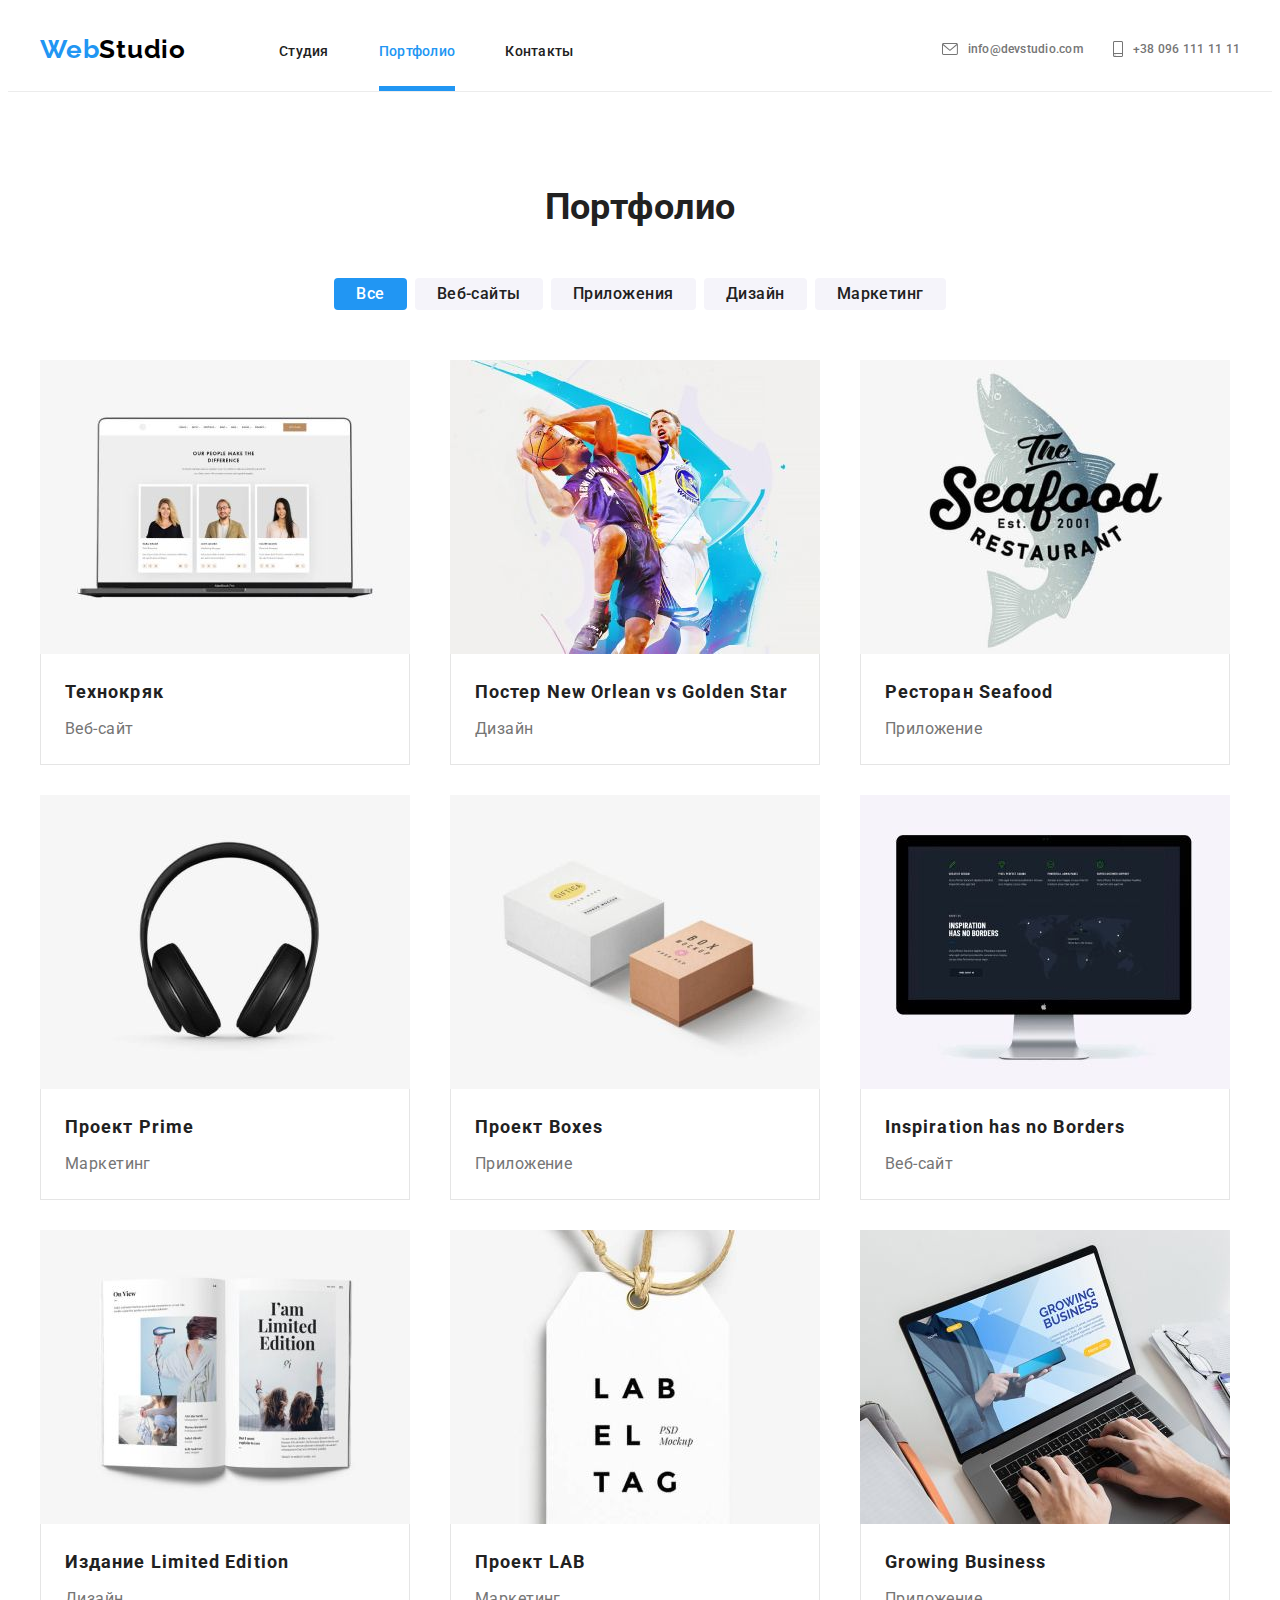
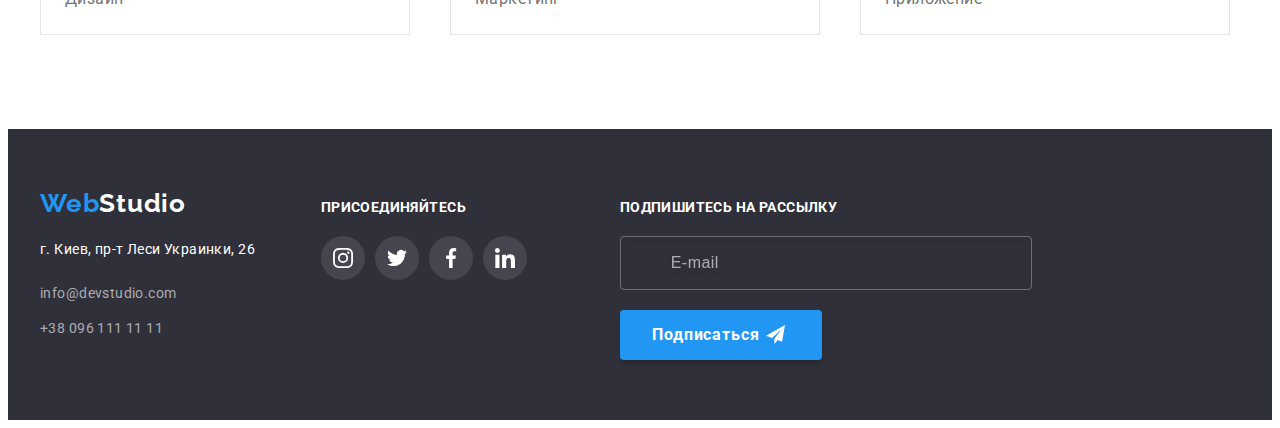
==== commit 3b814d75: "portfolio-img-responsible" ====
--- a/portfolio.html
+++ b/portfolio.html
@@ -42,7 +42,7 @@
 
         <div class="menu-container" id="menu-container" data-menu>
 
-          <ul class="navigation" >
+          <ul class="navigation list">
             <li class="navigation__item">
               <a
                 class="navigation__link"
@@ -58,7 +58,7 @@
             </li>
           </ul>
         
-        <ul class="contacts">
+        <ul class="contacts list">
           <li class="contacts__item">
             <a class="contacts__link" href="mailto:info@devstudio.com"
               ><svg
@@ -95,7 +95,7 @@
             >Instagram 
             </a>
           </li>
-          <li class="menu-social__item">
+           <li class="menu-social__item">
             <a
               class="menu-social__link"
               href="./index.html"
@@ -103,7 +103,7 @@
               rel="noopener noreferrer"
             >Twitter
             </a>
-          </li>
+          </li> 
           <li class="menu-social__item">
             <a
               class="menu-social__link"
@@ -125,8 +125,6 @@
         </ul>
 
       </div>
-
-
       </div>
     </header>
     <!-- main -->
@@ -160,15 +158,44 @@
             <li class="portfolio__item grid-item">
               <a class="portfolio__link" href="">
                 <div class="portfolio__thumb">
-                  <img
-                    class="portfolio__image"
-                    srcset="
-                    ./images/portfolio/01-img.jpg 1x, 
-                    ./images/portfolio/01-img@2x.jpg 2x"
-                    src="./images/portfolio/01-img.jpg"
+                  <picture>
+                    <!-- Desktop -->
+                    <source
+                    media="(min-width:1200px)" 
+                    srcset="
+                    ../images/portfolio/img-1_lg.jpg 1x, 
+                    ../images/portfolio/img-1_lg@2x.jpg 2x
+                    "
+                    type="image/jpg"
+                    />
+                    <!-- Tablet -->
+                    <source
+                    media="(min-width:768px)"
+                    srcset="
+                    ../images/portfolio/img-1_md.jpg 1x,
+                    ../images/portfolio/img-1_md@2x.jpg 2x
+                    "
+                    type="image/jpg"
+                    />
+                    <!-- Mobile -->
+                    <source 
+                    media="(max-width:767px)"
+                    srcset="
+                    ../images/portfolio/img-1_sm.jpg  1x,
+                    ../images/portfolio/img-1_sm@2x.jpg 2x
+                    " 
+                    type="image/jpg"
+                    />
+                    <!-- Default -->
+                    <img
+                    class="portfolio__image"
+                    src="../images/portfolio/img-1_sm.jpg"
                     alt="Технокряк"
-                    width="370"
-                  />
+                    width="450"
+                    height="294"
+                    loading="lazy"
+                  />
+                  </picture>
                   <div class="portfolio__overlay">
                     <p class="portfolio__text">
                       Ресурс предлагает комплексные предложения с разным уровнем
@@ -187,15 +214,44 @@
             <li class="portfolio__item grid-item">
               <a class="portfolio__link" href="">
                 <div class="portfolio__thumb">
-                  <img
-                    class="portfolio__image"
-                    srcset="
-                    ./images/portfolio/02-img.jpg 1x, 
-                    ./images/portfolio/02-img@2x.jpg 2x"
-                    src="./images/portfolio/02-img.jpg"
+                  <picture>
+                    <!-- Desktop -->
+                    <source
+                    media="(min-width:1200px)" 
+                    srcset="
+                    ../images/portfolio/img-2_lg.jpg 1x, 
+                    ../images/portfolio/img-2_lg@2x.jpg 2x
+                    "
+                    type="image/jpg"
+                    />
+                    <!-- Tablet -->
+                    <source
+                    media="(min-width:768px)"
+                    srcset="
+                    ../images/portfolio/img-2_md.jpg 1x,
+                    ../images/portfolio/img-2_md@2x.jpg 2x
+                    "
+                    type="image/jpg"
+                    />
+                    <!-- Mobile -->
+                    <source 
+                    media="(max-width:767px)"
+                    srcset="
+                    ../images/portfolio/img-2_sm.jpg  1x,
+                    ../images/portfolio/img-2_sm@2x.jpg 2x
+                    " 
+                    type="image/jpg"
+                    />
+                    <!-- Default -->
+                    <img
+                    class="portfolio__image"
+                    src="../images/portfolio/img-2_sm.jpg"
                     alt="Постер New Orlean vs Golden Star"
-                    width="370"
-                  />
+                    width="450"
+                    height="294"
+                    loading="lazy"
+                  />
+                  </picture>
                   <div class="portfolio__overlay">
                     <p class="portfolio__text">
                       Ресурс предлагает комплексные предложения с разным уровнем
@@ -216,15 +272,44 @@
             <li class="portfolio__item grid-item">
               <a class="portfolio__link" href=""
                 ><div class="portfolio__thumb">
-                  <img
-                    class="portfolio__image"
-                    srcset="
-                    ./images/portfolio/03-img.jpg 1x, 
-                    ./images/portfolio/03-img@2x.jpg 2x"
-                    src="./images/portfolio/03-img.jpg"
+                  <picture>
+                    <!-- Desktop -->
+                    <source
+                    media="(min-width:1200px)" 
+                    srcset="
+                    ../images/portfolio/img-3_lg.jpg 1x, 
+                    ../images/portfolio/img-3_lg@2x.jpg 2x
+                    "
+                    type="image/jpg"
+                    />
+                    <!-- Tablet -->
+                    <source
+                    media="(min-width:768px)"
+                    srcset="
+                    ../images/portfolio/img-3_md.jpg 1x,
+                    ../images/portfolio/img-3_md@2x.jpg 2x
+                    "
+                    type="image/jpg"
+                    />
+                    <!-- Mobile -->
+                    <source 
+                    media="(max-width:767px)"
+                    srcset="
+                    ../images/portfolio/img-3_sm.jpg  1x,
+                    ../images/portfolio/img-3_sm@2x.jpg 2x
+                    " 
+                    type="image/jpg"
+                    />
+                    <!-- Default -->
+                    <img
+                    class="portfolio__image"
+                    src="../images/portfolio/img-3_sm.jpg"
                     alt="Приложение Ресторан Seafood"
-                    width="370"
-                  />
+                    width="450"
+                    height="294"
+                    loading="lazy"
+                  />
+                  </picture>
                   <div class="portfolio__overlay">
                     <p class="portfolio__text">
                       Ресурс предлагает комплексные предложения с разным уровнем
@@ -243,15 +328,44 @@
             <li class="portfolio__item grid-item">
               <a class="portfolio__link" href=""
                 ><div class="portfolio__thumb">
-                  <img
-                    class="portfolio__image"
-                    srcset="
-                    ./images/portfolio/04-img.jpg 1x, 
-                    ./images/portfolio/04-img@2x.jpg 2x"
-                    src="./images/portfolio/04-img.jpg"
+                  <picture>
+                    <!-- Desktop -->
+                    <source
+                    media="(min-width:1200px)" 
+                    srcset="
+                    ../images/portfolio/img-4_lg.jpg 1x, 
+                    ../images/portfolio/img-4_lg@2x.jpg 2x
+                    "
+                    type="image/jpg"
+                    />
+                    <!-- Tablet -->
+                    <source
+                    media="(min-width:768px)"
+                    srcset="
+                    ../images/portfolio/img-4_md.jpg 1x,
+                    ../images/portfolio/img-4_md@2x.jpg 2x
+                    "
+                    type="image/jpg"
+                    />
+                    <!-- Mobile -->
+                    <source 
+                    media="(max-width:767px)"
+                    srcset="
+                    ../images/portfolio/img-4_sm.jpg  1x,
+                    ../images/portfolio/img-4_sm@2x.jpg 2x
+                    " 
+                    type="image/jpg"
+                    />
+                    <!-- Default -->
+                    <img
+                    class="portfolio__image"
+                    src="../images/portfolio/img-4_sm.jpg"
                     alt="Проект Prime"
-                    width="370"
-                  />
+                    width="450"
+                    height="294"
+                    loading="lazy"
+                  />
+                  </picture>
                   <div class="portfolio__overlay">
                     <p class="portfolio__text">
                       Ресурс предлагает комплексные предложения с разным уровнем
@@ -270,15 +384,44 @@
             <li class="portfolio__item grid-item">
               <a class="portfolio__link" href="">
                 <div class="portfolio__thumb">
-                  <img
-                    class="portfolio__image"
-                    srcset="
-                    ./images/portfolio/05-img.jpg 1x, 
-                    ./images/portfolio/05-img@2x.jpg 2x"
-                    src="./images/portfolio/05-img.jpg"
+                  <picture>
+                    <!-- Desktop -->
+                    <source
+                    media="(min-width:1200px)" 
+                    srcset="
+                    ../images/portfolio/img-5_lg.jpg 1x, 
+                    ../images/portfolio/img-5_lg@2x.jpg 2x
+                    "
+                    type="image/jpg"
+                    />
+                    <!-- Tablet -->
+                    <source
+                    media="(min-width:768px)"
+                    srcset="
+                    ../images/portfolio/img-5_md.jpg 1x,
+                    ../images/portfolio/img-5_md@2x.jpg 2x
+                    "
+                    type="image/jpg"
+                    />
+                    <!-- Mobile -->
+                    <source 
+                    media="(max-width:767px)"
+                    srcset="
+                    ../images/portfolio/img-5_sm.jpg  1x,
+                    ../images/portfolio/img-5_sm@2x.jpg 2x
+                    " 
+                    type="image/jpg"
+                    />
+                    <!-- Default -->
+                    <img
+                    class="portfolio__image"
+                    src="../images/portfolio/img-5_sm.jpg"
                     alt="Проект Boxes"
-                    width="370"
-                  />
+                    width="450"
+                    height="294"
+                    loading="lazy"
+                  />
+                  </picture>
                   <div class="portfolio__overlay">
                     <p class="portfolio__text">
                       Ресурс предлагает комплексные предложения с разным уровнем
@@ -297,15 +440,44 @@
             <li class="portfolio__item grid-item">
               <a class="portfolio__link" href="">
                 <div class="portfolio__thumb">
-                  <img
-                    class="portfolio__image"
-                    srcset="
-                    ./images/portfolio/06-img.jpg 1x, 
-                    ./images/portfolio/06-img@2x.jpg 2x"
-                    src="./images/portfolio/06-img.jpg"
+                  <picture>
+                    <!-- Desktop -->
+                    <source
+                    media="(min-width:1200px)" 
+                    srcset="
+                    ../images/portfolio/img-6_lg.jpg 1x, 
+                    ../images/portfolio/img-6_lg@2x.jpg 2x
+                    "
+                    type="image/jpg"
+                    />
+                    <!-- Tablet -->
+                    <source
+                    media="(min-width:768px)"
+                    srcset="
+                    ../images/portfolio/img-6_md.jpg 1x,
+                    ../images/portfolio/img-6_md@2x.jpg 2x
+                    "
+                    type="image/jpg"
+                    />
+                    <!-- Mobile -->
+                    <source 
+                    media="(max-width:767px)"
+                    srcset="
+                    ../images/portfolio/img-6_sm.jpg  1x,
+                    ../images/portfolio/img-6_sm@2x.jpg 2x
+                    " 
+                    type="image/jpg"
+                    />
+                    <!-- Default -->
+                    <img
+                    class="portfolio__image"
+                    src="../images/portfolio/img-6_sm.jpg"
                     alt="Inspiration has no Borders"
-                    width="370"
-                  />
+                    width="450"
+                    height="294"
+                    loading="lazy"
+                  />
+                  </picture>
                   <div class="portfolio__overlay">
                     <p class="portfolio__text">
                       Ресурс предлагает комплексные предложения с разным уровнем
@@ -326,15 +498,44 @@
             <li class="portfolio__item grid-item">
               <a class="portfolio__link" href="">
                 <div class="portfolio__thumb">
-                  <img
-                    class="portfolio__image"
-                    srcset="
-                    ./images/portfolio/07-img.jpg 1x, 
-                    ./images/portfolio/07-img@2x.jpg 2x"
-                    src="./images/portfolio/07-img.jpg"
+                  <picture>
+                    <!-- Desktop -->
+                    <source
+                    media="(min-width:1200px)" 
+                    srcset="
+                    ../images/portfolio/img-7_lg.jpg 1x, 
+                    ../images/portfolio/img-7_lg@2x.jpg 2x
+                    "
+                    type="image/jpg"
+                    />
+                    <!-- Tablet -->
+                    <source
+                    media="(min-width:768px)"
+                    srcset="
+                    ../images/portfolio/img-7_md.jpg 1x,
+                    ../images/portfolio/img-7_md@2x.jpg 2x
+                    "
+                    type="image/jpg"
+                    />
+                    <!-- Mobile -->
+                    <source 
+                    media="(max-width:767px)"
+                    srcset="
+                    ../images/portfolio/img-7_sm.jpg  1x,
+                    ../images/portfolio/img-7_sm@2x.jpg 2x
+                    " 
+                    type="image/jpg"
+                    />
+                    <!-- Default -->
+                    <img
+                    class="portfolio__image"
+                    src="../images/portfolio/img-7_sm.jpg"
                     alt="Издание Limited Edition"
-                    width="370"
-                  />
+                    width="450"
+                    height="294"
+                    loading="lazy"
+                  />
+                  </picture>
                   <div class="portfolio__overlay">
                     <p class="portfolio__text">
                       Ресурс предлагает комплексные предложения с разным уровнем
@@ -355,15 +556,44 @@
             <li class="portfolio__item grid-item">
               <a class="portfolio__link" href="">
                 <div class="portfolio__thumb">
-                  <img
-                    class="portfolio__image"
-                    srcset="
-                    ./images/portfolio/08-img.jpg 1x, 
-                    ./images/portfolio/08-img@2x.jpg 2x"
-                    src="./images/portfolio/08-img.jpg"
+                  <picture>
+                    <!-- Desktop -->
+                    <source
+                    media="(min-width:1200px)" 
+                    srcset="
+                    ../images/portfolio/img-8_lg.jpg 1x, 
+                    ../images/portfolio/img-8_lg@2x.jpg 2x
+                    "
+                    type="image/jpg"
+                    />
+                    <!-- Tablet -->
+                    <source
+                    media="(min-width:768px)"
+                    srcset="
+                    ../images/portfolio/img-8_md.jpg 1x,
+                    ../images/portfolio/img-8_md@2x.jpg 2x
+                    "
+                    type="image/jpg"
+                    />
+                    <!-- Mobile -->
+                    <source 
+                    media="(max-width:767px)"
+                    srcset="
+                    ../images/portfolio/img-8_sm.jpg  1x,
+                    ../images/portfolio/img-8_sm@2x.jpg 2x
+                    " 
+                    type="image/jpg"
+                    />
+                    <!-- Default -->
+                    <img
+                    class="portfolio__image"
+                    src="../images/portfolio/img-8_sm.jpg"
                     alt="Проект LAB"
-                    width="370"
-                  />
+                    width="450"
+                    height="294"
+                    loading="lazy"
+                  />
+                  </picture>
                   <div class="portfolio__overlay">
                     <p class="portfolio__text">
                       Ресурс предлагает комплексные предложения с разным уровнем
@@ -382,15 +612,44 @@
             <li class="portfolio__item grid-item">
               <a class="portfolio__link" href="">
                 <div class="portfolio__thumb">
-                  <img
-                    class="portfolio__image"
-                    srcset="
-                    ./images/portfolio/09-img.jpg 1x, 
-                    ./images/portfolio/09-img@2x.jpg 2x"
-                    src="./images/portfolio/09-img.jpg"
+                  <picture>
+                    <!-- Desktop -->
+                    <source
+                    media="(min-width:1200px)" 
+                    srcset="
+                    ../images/portfolio/img-9_lg.jpg 1x, 
+                    ../images/portfolio/img-9_lg@2x.jpg 2x
+                    "
+                    type="image/jpg"
+                    />
+                    <!-- Tablet -->
+                    <source
+                    media="(min-width:768px)"
+                    srcset="
+                    ../images/portfolio/img-9_md.jpg 1x,
+                    ../images/portfolio/img-9_md@2x.jpg 2x
+                    "
+                    type="image/jpg"
+                    />
+                    <!-- Mobile -->
+                    <source 
+                    media="(max-width:767px)"
+                    srcset="
+                    ../images/portfolio/img-9_sm.jpg  1x,
+                    ../images/portfolio/img-9_sm@2x.jpg 2x
+                    " 
+                    type="image/jpg"
+                    />
+                    <!-- Default -->
+                    <img
+                    class="portfolio__image"
+                    src="../images/portfolio/img-9_sm.jpg"
                     alt="Growing Business"
-                    width="370"
-                  />
+                    width="450"
+                    height="294"
+                    loading="lazy"
+                  />
+                  </picture>
                   <div class="portfolio__overlay">
                     <p class="portfolio__text">
                       Ресурс предлагает комплексные предложения с разным уровнем
@@ -424,7 +683,7 @@
 
           <address class="address">
             <p class="address__text">г. Киев, пр-т Леси Украинки, 26</p>
-            <ul class="address__list">
+            <ul class="address__list list">
               <li class="address__item">
                 <a class="address__link" href="mailto:info@devstudio.com"
                   >info@devstudio.com</a
@@ -440,7 +699,7 @@
         </div>
         <div class="social-links">
           <p class="social-links__text">присоединяйтесь</p>
-          <ul class="social-list">
+          <ul class="social-list list">
             <li class="social-list__item">
               <a
                 class="social-list__link page-footer__social-list"
@@ -521,7 +780,7 @@
               placeholder="E-mail"
             />
           </label>
-          <button class="footer-form__btn" type="submit">
+          <button class="footer-form__btn btn" type="submit">
             Подписаться
           </button>
         </div>
--- a/css/main.min.css
+++ b/css/main.min.css
@@ -1,2 +1,2 @@
-:root{--primary-font: 'Roboto', sans-serif;--secondary-font: 'Raleway', sans-serif;--primary-text-color: #757575;--title-text-color: #212121;--accent-color: #2196F3;--footer-text-color: rgba(255, 255, 255, 0.6);--primary-background-color: #FFFFFF;--secondary-background-color: #2F303A;--third-background-color: #F5F4FA;--portfolio-item-bg-cl: rgba(33, 150, 243, 0.9);--icon-cl: #AFB1B8;--icon-footer-cl: #44454E;--portfolio-border-cl: #ECECEC;--footer-form-border-cl: rgba(255, 255, 255, 0.3);--shadow-cl: rgba(0, 0, 0, 0.15);--transition-duration: 250ms;--transition-timing-function: cubic-bezier(0.4, 0, 0.2, 1);--items: 1;--indent: 30px}h1,h2,h3,h4,h5,h6,p{margin:0;padding:0}body{background-color:var(--primary-background-color);color:var(--primary-text-color);font-family:var(--primary-font);font-size:14px;line-height:1.72;letter-spacing:0.03em}body.modal-open{overflow:hidden}img{display:block;max-width:100%;height:auto}.is-hidden{display:none;position:absolute;white-space:nowrap;width:1px;height:1px;overflow:hidden;border:0;padding:0;clip:rect(0 0 0 0);-webkit-clip-path:inset(50%);clip-path:inset(50%);margin:-1px}.container{padding-left:15px;padding-right:15px;margin-left:auto;margin-right:auto}@media screen and (min-width: 480px){.container{width:480px}}@media screen and (min-width: 768px){.container{width:768px}}@media screen and (min-width: 1200px){.container{width:1200px}}.section{padding:60px 0px 60px 0px}@media screen and (min-width: 1200px){.section{padding:94px 0px 94px 0px}}.list{padding:0;margin:0;list-style:none}.visually-hidden{position:absolute;white-space:nowrap;width:1px;height:1px;overflow:hidden;border:0;padding:0;clip:rect(0 0 0 0);-webkit-clip-path:inset(50%);clip-path:inset(50%);margin:-1px}.title{color:var(--title-text-color);font-weight:700;font-size:36px;line-height:1.17;text-align:center;margin-bottom:30px;margin-top:0}@media screen and (min-width: 1200px){.title{margin-bottom:50px}}.btn{border:0;-webkit-box-shadow:0px 4px 4px var(--shadow-cl);box-shadow:0px 4px 4px var(--shadow-cl);border-radius:4px;padding:10px 32px;background-color:var(--accent-color);color:var(--primary-background-color);font-family:inherit;font-weight:700;font-size:16px;line-height:1.87;-webkit-box-align:center;-ms-flex-align:center;align-items:center;text-align:center;letter-spacing:0.06em;cursor:pointer;min-width:200px;-webkit-transition:background-color var(--transition-duration) var(--transition-timing-function);transition:background-color var(--transition-duration) var(--transition-timing-function)}.btn__:hover,.btn__:focus{background-color:#0B5E9E}.grid{display:-webkit-box;display:-ms-flexbox;display:flex;-ms-flex-wrap:wrap;flex-wrap:wrap;gap:var(--indent)}.grid-item{-ms-flex-preferred-size:calc((100% - var(--indent) * (var(--items) - 1)) / var(--items));flex-basis:calc((100% - var(--indent) * (var(--items) - 1)) / var(--items))}.page-header{background-color:var(--white-color);position:relative;border-bottom:1px solid var(--portfolio-border-cl)}.page-header__container{display:-webkit-box;display:-ms-flexbox;display:flex;-webkit-box-align:center;-ms-flex-align:center;align-items:center;-webkit-box-pack:center;-ms-flex-pack:center;justify-content:center}.logo{font-family:var(--secondary-font);font-weight:700;font-size:24px;line-height:1.27;letter-spacing:.03em;text-decoration:none;padding-top:26px;padding-bottom:26px}@media screen and (min-width: 1200px){.logo{font-size:26px;line-height:1.19}}.logo__web{color:var(--accent-color)}.logo__studio{color:#000000}@media screen and (min-width: 480px){.page-header__logo{margin-right:276px}}@media screen and (min-width: 768px){.page-header__logo{margin-right:88px}}@media screen and (min-width: 1200px){.page-header__logo{margin-right:93px}}.menu-button{display:-webkit-inline-box;display:-ms-inline-flexbox;display:inline-flex;-webkit-box-align:center;-ms-flex-align:center;align-items:center;margin-left:auto;padding-top:26px;padding-bottom:26px;border:0;background-color:transparent}@media screen and (min-width: 768px){.menu-button{display:none}}.menu-button:hover .icon-menu,.menu-button:focus .icon-menu{fill:var(--accent-color)}.menu-button:hover .icon-cross,.menu-button:focus .icon-cross{fill:var(--accent-color)}.icon-cross{display:none}.menu-button.is-open .icon-cross{display:block}.menu-button.is-open .icon-menu{display:none}.menu-container{text-align:left;font-size:20px}@media screen and (max-width: 767.98px){.menu-container.is-open{display:block;height:100vh}}@media screen and (max-width: 767.98px){.menu-container{position:absolute;top:100%;left:0;z-index:99;width:100%;padding:48px 40px;display:none;background-color:#fff;color:#212121;font-weight:500;font-size:40px;line-height:1.17;letter-spacing:.02em;text-align:left;font-style:normal}}@media screen and (min-width: 768px){.menu-container{display:-webkit-box;display:-ms-flexbox;display:flex;-webkit-box-flex:1;-ms-flex-positive:1;flex-grow:1}}@media screen and (min-width: 768px){.navigation{display:-webkit-box;display:-ms-flexbox;display:flex;-webkit-box-align:center;-ms-flex-align:center;align-items:center;-webkit-box-pack:center;-ms-flex-pack:center;justify-content:center;-ms-flex-wrap:nowrap;flex-wrap:nowrap}}.navigation__item:not(:last-child){margin-right:50px}@media screen and (max-width: 767.98px){.navigation__item:not(:last-child){margin-bottom:32px}}.navigation__item{position:relative}@media screen and (max-width: 767.98px){.navigation__item{margin-bottom:200px}}.navigation__link{color:var(--title-text-color);text-decoration:none;font-weight:500;font-size:14px;line-height:1.14;letter-spacing:.02em;padding:32px 0 32px 0;-webkit-transition:color var(--transition-duration) var(--transition-timing-function);transition:color var(--transition-duration) var(--transition-timing-function)}@media screen and (max-width: 767.98px){.navigation__link{font-weight:500;font-size:40px;line-height:1.18;letter-spacing:.02em;color:#212121}}.navigation__link:hover,.navigation__link:focus{color:var(--accent-color)}.navigation__link--current{color:var(--accent-color);position:relative}@media screen and (min-width: 768px){.navigation__link--current::after{content:'';position:absolute;left:0;bottom:0;display:block;width:100%;height:5px;background-color:var(--accent-color)}}.contacts{display:-webkit-box;display:-ms-flexbox;display:flex;-webkit-transition:color var(--transition-duration) var(--transition-timing-function),fill var(--transition-duration) var(--transition-timing-function);transition:color var(--transition-duration) var(--transition-timing-function),fill var(--transition-duration) var(--transition-timing-function)}@media screen and (min-width: 768px){.contacts{font-weight:500;font-size:12px;line-height:1.17;letter-spacing:.02em;color:var(--primary-text-color);display:-webkit-box;display:-ms-flexbox;display:flex;-webkit-box-orient:vertical;-webkit-box-direction:normal;-ms-flex-direction:column;flex-direction:column;-webkit-box-align:start;-ms-flex-align:start;align-items:flex-start;margin-left:auto}}@media screen and (min-width: 1200px){.contacts{display:-webkit-box;display:-ms-flexbox;display:flex;-webkit-box-align:center;-ms-flex-align:center;align-items:center;-webkit-box-pack:center;-ms-flex-pack:center;justify-content:center;-webkit-box-orient:horizontal;-webkit-box-direction:normal;-ms-flex-direction:row;flex-direction:row;align-items:center}}@media screen and (min-width: 768px) and (max-width: 1199.98px){.contacts__item:not(:last-child){margin-bottom:10px}}@media screen and (min-width: 1200px){.contacts__item:not(:last-child){margin-right:30px}}.contacts__link{display:-webkit-box;display:-ms-flexbox;display:flex;-webkit-box-align:center;-ms-flex-align:center;align-items:center;-webkit-box-pack:center;-ms-flex-pack:center;justify-content:center;color:var(--primary-text-color);fill:var(--primary-text-color);text-decoration:none;letter-spacing:0.02em;font-weight:500}.contacts__link:hover,.contacts__link:focus{color:var(--accent-color);fill:var(--accent-color)}.contacts__icon{margin-right:10px}@media screen and (max-width: 767.98px){.contacts{-webkit-box-orient:vertical;-webkit-box-direction:normal;-ms-flex-direction:column;flex-direction:column;flex-direction:column-reverse;-webkit-box-align:start;-ms-flex-align:start;align-items:flex-start}.contacts__item:nth-child(1){font-size:28px;margin-bottom:64px}.contacts__item:nth-child(2){font-size:32px;margin-bottom:32px}.contacts__link{display:-webkit-box;display:-ms-flexbox;display:flex;-webkit-box-align:center;-ms-flex-align:center;align-items:center;-webkit-box-pack:center;-ms-flex-pack:center;justify-content:center;color:var(--primary-text-color);text-decoration:none;letter-spacing:0.02em;font-weight:500}.contacts__link--current{color:var(--accent-color)}.contacts__icon{display:none}}@media screen and (max-width: 767.98px){.menu-social{list-style:none;padding:0;margin:0;display:-webkit-box;display:-ms-flexbox;display:flex}.menu-social__item:not(:last-child){margin-right:20px}.menu-social__link{font-weight:500;font-size:18px;line-height:1.22;letter-spacing:0.02em;text-decoration:none;color:var(--accent-color)}}@media screen and (min-width: 768px){.menu-social{display:none}}.section-hero{padding:118px 0 118px 0;text-align:center}@media screen and (min-width: 1200px){.section-hero{padding:200px 0px 200px 0px}}.hero--overlay{margin-left:auto;margin-right:auto;max-width:1600px;background-repeat:no-repeat;background-size:cover;background-position:center;background-image:-webkit-gradient(linear, left top, right top, from(rgba(47,48,58,0.4)), to(rgba(47,48,58,0.4))),url("../images/hero/mobile-header-img.jpg");background-image:linear-gradient(to right, rgba(47,48,58,0.4), rgba(47,48,58,0.4)),url("../images/hero/mobile-header-img.jpg")}@media screen and (max-width: 480px) and (min-device-pixel-ratio: 2), screen and (max-width: 480px) and (-webkit-min-device-pixel-ratio: 2), screen and (max-width: 480px) and (min-resolution: 192dpi), screen and (max-width: 480px) and (min-resolution: 2dppx){.hero--overlay{background-image:-webkit-gradient(linear, left top, right top, from(rgba(47,48,58,0.4)), to(rgba(47,48,58,0.4))),url("../images/hero/mobile-header-img@2x.jpg");background-image:linear-gradient(to right, rgba(47,48,58,0.4), rgba(47,48,58,0.4)),url("../images/hero/mobile-header-img@2x.jpg")}}@media screen and (max-width: 767.98px){.hero--overlay{background-image:-webkit-gradient(linear, left top, right top, from(rgba(47,48,58,0.4)), to(rgba(47,48,58,0.4))),url("../images/hero/tablet-header-img.jpg");background-image:linear-gradient(to right, rgba(47,48,58,0.4), rgba(47,48,58,0.4)),url("../images/hero/tablet-header-img.jpg")}}@media screen and (max-width: 767.98px) and (min-device-pixel-ratio: 2), screen and (max-width: 767.98px) and (-webkit-min-device-pixel-ratio: 2), screen and (max-width: 767.98px) and (min-resolution: 192dpi), screen and (max-width: 767.98px) and (min-resolution: 2dppx){.hero--overlay{background-image:-webkit-gradient(linear, left top, right top, from(rgba(47,48,58,0.4)), to(rgba(47,48,58,0.4))),url("../images/hero/tablet-header-img@2x.jpg");background-image:linear-gradient(to right, rgba(47,48,58,0.4), rgba(47,48,58,0.4)),url("../images/hero/tablet-header-img@2x.jpg")}}@media screen and (min-width: 768px) and (max-width: 1199.98px){.hero--overlay{background-image:-webkit-gradient(linear, left top, right top, from(rgba(47,48,58,0.4)), to(rgba(47,48,58,0.4))),url("../images/hero/desktop-header-img.jpg");background-image:linear-gradient(to right, rgba(47,48,58,0.4), rgba(47,48,58,0.4)),url("../images/hero/desktop-header-img.jpg")}}@media screen and (min-width: 768px) and (max-width: 1199.98px) and (min-device-pixel-ratio: 2), screen and (min-width: 768px) and (max-width: 1199.98px) and (-webkit-min-device-pixel-ratio: 2), screen and (min-width: 768px) and (max-width: 1199.98px) and (min-resolution: 192dpi), screen and (min-width: 768px) and (max-width: 1199.98px) and (min-resolution: 2dppx){.hero--overlay{background-image:-webkit-gradient(linear, left top, right top, from(rgba(47,48,58,0.4)), to(rgba(47,48,58,0.4))),url("../images/hero/desktop-header-img@2x.jpg");background-image:linear-gradient(to right, rgba(47,48,58,0.4), rgba(47,48,58,0.4)),url("../images/hero/desktop-header-img@2x.jpg")}}.title-hero{margin-top:0;margin-bottom:30px;padding:0;color:var(--primary-background-color);font-weight:900;font-size:26px;line-height:1.62;letter-spacing:0.06em;text-transform:uppercase}@media screen and (min-width: 1200px){.title-hero{font-size:44px;line-height:1.36}}.backdrop{position:fixed;top:0;left:0;z-index:100;padding:94px 15px;overflow-y:scroll;width:100%;height:100%;background-color:rgba(0,0,0,0.2);opacity:1;-webkit-transition:opacity var(--transition-duration) var(--transition-timing-function),visibility var(--transition-duration) var(--transition-timing-function),-webkit-transform var(--transition-duration) var(--transition-timing-function);transition:opacity var(--transition-duration) var(--transition-timing-function),visibility var(--transition-duration) var(--transition-timing-function),-webkit-transform var(--transition-duration) var(--transition-timing-function);transition:opacity var(--transition-duration) var(--transition-timing-function),transform var(--transition-duration) var(--transition-timing-function),visibility var(--transition-duration) var(--transition-timing-function);transition:opacity var(--transition-duration) var(--transition-timing-function),transform var(--transition-duration) var(--transition-timing-function),visibility var(--transition-duration) var(--transition-timing-function),-webkit-transform var(--transition-duration) var(--transition-timing-function)}.backdrop--is-hidden{opacity:0;visibility:hidden;pointer-events:none}.modal{position:relative;width:100%;padding:40px;background-color:var(--primary-background-color);-webkit-transition:-webkit-transform var(--transition-duration) var(--transition-timing-function);transition:-webkit-transform var(--transition-duration) var(--transition-timing-function);transition:transform var(--transition-duration) var(--transition-timing-function);transition:transform var(--transition-duration) var(--transition-timing-function), -webkit-transform var(--transition-duration) var(--transition-timing-function)}@media screen and (min-width: 768px){.modal{position:absolute;top:50%;left:50%;-webkit-transform:translate(-50%, -50%) scale(0.9);transform:translate(-50%, -50%) scale(0.9);max-width:450px;width:100%}}@media screen and (min-width: 1200px){.modal{max-width:530px;width:100%}}.modal-x{position:absolute;top:8px;right:8px;display:-webkit-box;display:-ms-flexbox;display:flex;-webkit-box-align:center;-ms-flex-align:center;align-items:center;-webkit-box-pack:center;-ms-flex-pack:center;justify-content:center;fill:#000;width:30px;height:30px;background-color:var(--primary-background-color);border-radius:50px;border:1px solid rgba(0,0,0,0.1);cursor:pointer;-webkit-transition:fill var(--transition-duration) var(--transition-timing-function);transition:fill var(--transition-duration) var(--transition-timing-function)}.modal-x:hover,.modal-x:focus{fill:var(--accent-color)}.modal-form__title{margin-top:0;margin-bottom:12px;font-weight:700;font-size:20px;line-height:1.1;letter-spacing:.03em;text-align:center;color:var(--title-text-color)}.modal-form__field{display:-webkit-box;display:-ms-flexbox;display:flex;-webkit-box-orient:vertical;-webkit-box-direction:normal;-ms-flex-direction:column;flex-direction:column;margin-bottom:20px;position:relative}.modal-form__label{text-align:left;font-weight:400;font-size:12px;line-height:1.17;letter-spacing:.01em;color:var(--primary-text-color);margin-bottom:4px}.modal-form__input{width:100%;margin:0;padding:10px;padding-left:30px;font:inherit;border:1px solid rgba(33,33,33,0.2);border-radius:4px;-webkit-transition:border-color var(--transition-duration) var(--transition-timing-function);transition:border-color var(--transition-duration) var(--transition-timing-function)}.modal-form__input:focus,.modal-form__input:active{outline:0;border-color:var(--accent-color)}.modal-form__icon{position:absolute;top:50%;left:12px;fill:var(--title-text-color);-webkit-transition:fill var(--transition-duration) var(--transition-timing-function);transition:fill var(--transition-duration) var(--transition-timing-function)}.modal-form__field:focus-within .modal-form__icon{fill:var(--accent-color)}.modal-form__comment{resize:none;border:1px solid rgba(33,33,33,0.2);border-radius:4px;padding:16px 12px;-webkit-transition:border-color var(--transition-duration) var(--transition-timing-function);transition:border-color var(--transition-duration) var(--transition-timing-function)}.modal-form__comment::-webkit-input-placeholder{font-weight:400;font-size:12px;line-height:1.17;letter-spacing:.01em;color:rgba(117,117,117,0.5)}.modal-form__comment:-ms-input-placeholder{font-weight:400;font-size:12px;line-height:1.17;letter-spacing:.01em;color:rgba(117,117,117,0.5)}.modal-form__comment::-ms-input-placeholder{font-weight:400;font-size:12px;line-height:1.17;letter-spacing:.01em;color:rgba(117,117,117,0.5)}.modal-form__comment::placeholder{font-weight:400;font-size:12px;line-height:1.17;letter-spacing:.01em;color:rgba(117,117,117,0.5)}.modal-form__comment:focus,.modal-form__comment:active{outline:0;border-color:var(--accent-color)}.checkbox{display:-webkit-box;display:-ms-flexbox;display:flex;-webkit-box-align:center;-ms-flex-align:center;align-items:center;-webkit-box-pack:center;-ms-flex-pack:center;justify-content:center;margin-bottom:30px}.checkbox__standart-icon{position:absolute;white-space:nowrap;width:1px;height:1px;overflow:hidden;border:0;padding:0;clip:rect(0 0 0 0);-webkit-clip-path:inset(50%);clip-path:inset(50%);margin:-1px}.checkbox__custom-icon{width:15px;height:15px;border-radius:2px;margin-right:10px;cursor:pointer;fill:var(--primary-background-color);border:2px solid #2a2a2a}.checkbox__standart-icon:focus+.checkbox__custom-icon{border-color:var(--accent-color)}.checkbox__standart-icon:checked+.checkbox__custom-icon{border-color:transparent;background-color:var(--accent-color);background-image:url("../images/icons.svg#icon-check");background-position:center;background-size:contain;background-origin:border-box}.checkbox__label{font-weight:400;font-size:12px;line-height:2;letter-spacing:.03em;color:var(--primary-text-color)}@media screen and (min-width: 1200px){.checkbox__label{font-size:14px}}.checkbox__link{color:var(--accent-color)}@media screen and (min-width: 768px){.feature__item{--items: 2}}@media screen and (min-width: 1200px){.feature__item{--items: 4}}.feature__item-group{display:-webkit-box;display:-ms-flexbox;display:flex;-webkit-box-align:center;-ms-flex-align:center;align-items:center;-webkit-box-pack:center;-ms-flex-pack:center;justify-content:center;height:120px;margin-bottom:30px;background-color:var(--third-background-color)}.feature__item-subtitle{color:var(--title-text-color);font-weight:700;line-height:1.14;text-transform:uppercase;text-align:center}@media screen and (min-width: 768px){.feature__item-subtitle{text-align:left}}.feature__item-text{margin-top:14px;margin-bottom:0;text-align:left}.section-work{display:none}@media screen and (min-width: 1200px){.section-work{display:contents;padding-top:0px;padding-bottom:94px}}.work__item{--item: 3}.work__item:nth-child(3n){margin-right:0}.work__thumb{position:relative}.work__text{position:absolute;top:100%;left:100%;-webkit-transform:translate(-100%, -100%);transform:translate(-100%, -100%);padding-top:27px;padding-bottom:27px;width:100%;font-weight:700;font-size:14px;line-height:1.14;letter-spacing:.03em;text-align:center;text-transform:uppercase;color:var(--primary-background-color);background-color:rgba(47,48,58,0.8)}.setion-team{background-color:var(--third-background-color)}.team-list{-webkit-box-pack:center;-ms-flex-pack:center;justify-content:center}.team-card{background-color:var(--primary-background-color);-webkit-box-shadow:0px 1px 3px rgba(0,0,0,0.12),0px 1px 1px rgba(0,0,0,0.14),0px 2px 1px rgba(0,0,0,0.2);box-shadow:0px 1px 3px rgba(0,0,0,0.12),0px 1px 1px rgba(0,0,0,0.14),0px 2px 1px rgba(0,0,0,0.2);border-radius:0px 0px 4px 4px;--items: 1;margin-left:auto;margin-right:auto}@media screen and (min-width: 768px){.team-card{--items: 2}}@media screen and (min-width: 1200px){.team-card{--items: 4}}.team-card__meta{padding:30px 0px 30px 0px}.team-card__title{color:var(--title-text-color);font-weight:700;line-height:1.14;text-align:center;margin:0;margin-bottom:10px}.team-card__text{padding:0;margin:0;margin-bottom:16px;font-size:16px;text-align:center}.social-list{display:-webkit-box;display:-ms-flexbox;display:flex;-webkit-box-align:center;-ms-flex-align:center;align-items:center;-webkit-box-pack:center;-ms-flex-pack:center;justify-content:center}.social-list__item:not(:last-child){margin-right:10px}.social-list__link{display:-webkit-box;display:-ms-flexbox;display:flex;-webkit-box-align:center;-ms-flex-align:center;align-items:center;-webkit-box-pack:center;-ms-flex-pack:center;justify-content:center;border:none;color:var(--icon-cl);background-color:var(--primary-background-color);border-radius:50%;width:44px;height:44px;-webkit-transition:color var(--transition-duration) var(--transition-timing-function),background-color var(--transition-duration) var(--transition-timing-function);transition:color var(--transition-duration) var(--transition-timing-function),background-color var(--transition-duration) var(--transition-timing-function)}.social-list__link:hover,.social-list__link:focus{color:var(--primary-background-color);background-color:var(--accent-color)}.social-list__icon{fill:currentColor}.client-list{-webkit-box-pack:center;-ms-flex-pack:center;justify-content:center}@media screen and (min-width: 1200px){.client-list{-ms-flex-wrap:nowrap;flex-wrap:nowrap}}.client{text-align:center;--items: 2}@media screen and (min-width: 768px){.client{--items: 3}}@media screen and (min-width: 1200px){.client{--items: 7}}.client__link{display:block;border:1px solid var(--icon-cl);border-radius:4px;padding:16px 32px;fill:var(--icon-cl);-webkit-transition:fill var(--transition-duration) var(--transition-timing-function),border var(--transition-duration) var(--transition-timing-function);transition:fill var(--transition-duration) var(--transition-timing-function),border var(--transition-duration) var(--transition-timing-function)}.client__link:hover,.client__link:focus{border:1px solid var(--accent-color);fill:var(--accent-color)}.page-footer{padding-top:60px;padding-bottom:60px;background-color:var(--secondary-background-color);width:100%}.page-footer__container{text-align:center}@media screen and (min-width: 768px){.page-footer__container{display:-webkit-box;display:-ms-flexbox;display:flex;-webkit-box-align:center;-ms-flex-align:center;align-items:center;-webkit-box-pack:center;-ms-flex-pack:center;justify-content:center;-webkit-box-align:baseline;-ms-flex-align:baseline;align-items:baseline;-ms-flex-wrap:wrap;flex-wrap:wrap}}@media screen and (min-width: 768px) and (max-width: 1199.98px){.page-footer__container{-ms-flex-pack:distribute;justify-content:space-around}}@media screen and (min-width: 1200px){.page-footer__container{-ms-flex-wrap:nowrap;flex-wrap:nowrap;text-align:start}}@media screen and (max-width: 767.98px){.contact{margin-bottom:60px}}.logo-footer{font-family:var(--secondary-font);font-weight:700;font-size:26px;line-height:1.08;letter-spacing:.03em;text-decoration:none;display:block;margin-bottom:20px}@media screen and (min-width: 768px){.logo-footer{margin-right:0}}@media screen and (min-width: 1200px){.logo-footer{margin-right:0;text-align:left}}.logo-footer__web{color:var(--accent-color)}.page-footer__logo{color:var(--primary-background-color)}.address{display:block}.address__text{margin:0;margin-bottom:10px;width:100%;color:var(--primary-background-color);font-style:normal}@media screen and (min-width: 1200px){.address__text{margin-right:70px;margin-bottom:20px}}.address__item:not(:last-child){margin-bottom:10px}.address__link{display:block;color:var(--footer-text-color);font-style:normal;text-decoration:none;-webkit-transition:color var(--transition-duration) var(--transition-timing-function);transition:color var(--transition-duration) var(--transition-timing-function)}.address__link:hover,.address__link:focus{color:var(--primary-background-color)}.social-links{display:inline-block}@media screen and (max-width: 767.98px){.social-links{margin-bottom:60px}}@media screen and (min-width: 1200px){.social-links{margin-right:93px}}.social-links__text{margin-bottom:20px;font-weight:700;font-size:14px;line-height:1.14;letter-spacing:.03em;text-transform:uppercase;color:var(--primary-background-color)}.page-footer__social-list{color:var(--primary-background-color);background-color:var(--icon-footer-cl);-webkit-transition:background-color var(--transition-duration) var(--transition-timing-function);transition:background-color var(--transition-duration) var(--transition-timing-function)}.footer-form__text{margin-bottom:20px;font-weight:700;font-size:14px;line-height:1.14;letter-spacing:.03em;text-transform:uppercase;color:var(--primary-background-color)}@media screen and (min-width: 1200px){.footer-form__text{margin-bottom:20px}}.footer-form__field{position:relative;margin-bottom:20px}.footer-form__input::-webkit-input-placeholder{margin-left:15px;font-weight:400;font-size:16px;line-height:1.25;letter-spacing:.03em;color:var(--footer-text-color)}.footer-form__input:-ms-input-placeholder{margin-left:15px;font-weight:400;font-size:16px;line-height:1.25;letter-spacing:.03em;color:var(--footer-text-color)}.footer-form__input::-ms-input-placeholder{margin-left:15px;font-weight:400;font-size:16px;line-height:1.25;letter-spacing:.03em;color:var(--footer-text-color)}.footer-form__input::placeholder{margin-left:15px;font-weight:400;font-size:16px;line-height:1.25;letter-spacing:.03em;color:var(--footer-text-color)}.footer-form__input{outline:0;color:var(--primary-background-color);padding-left:50px;-webkit-filter:drop-shadow(0px 4px 4px rgba(0,0,0,0.15));filter:drop-shadow(0px 4px 4px rgba(0,0,0,0.15));border-radius:4px;background-color:transparent;border:1px solid var(--footer-form-border-cl);width:310px;height:50px;margin-bottom:20px;-webkit-transition:border var(--transition-duration) var(--transition-timing-function);transition:border var(--transition-duration) var(--transition-timing-function)}@media screen and (min-width: 768px){.footer-form__input{width:100%}}@media screen and (min-width: 1200px){.footer-form__input{width:358px;margin-right:12px}}.footer-form__input:focus,.footer-form__input:active{outline:0;color:var(--primary-background-color);border:1px solid var(--primary-background-color)}.footer-form__btn{display:-webkit-inline-box;display:-ms-inline-flexbox;display:inline-flex;-webkit-box-align:center;-ms-flex-align:center;align-items:center;-webkit-box-pack:center;-ms-flex-pack:center;justify-content:center;display:inline-block}@media screen and (min-width: 1200px){.footer-form__btn{position:relative}}.footer-form__btn::after{content:' ';width:24px;height:24px;background-image:url("data:image/svg+xml,%3Csvg width='24' height='24' viewBox='0 0 24 24' fill='none' xmlns='http://www.w3.org/2000/svg'%3E%3Cpath d='M24 0L0 13.5L7.66994 16.3407L19.5 5.25002L10.5017 17.3896L10.509 17.3923L10.5 17.3896V24.0001L14.8013 18.982L20.2501 21.0001L24 0Z' fill='white'/%3E%3C/svg%3E%0A");background-repeat:no-repeat;background-size:contain;background-position:center;padding-left:30px}.filter{display:Flex;-webkit-box-align:center;-ms-flex-align:center;align-items:center;-webkit-box-pack:center;-ms-flex-pack:center;justify-content:center}@media screen and (max-width: 767.98px){.filter{-ms-flex-wrap:wrap;flex-wrap:wrap;-webkit-box-pack:start;-ms-flex-pack:start;justify-content:flex-start;margin-bottom:40px}}@media screen and (min-width: 768px){.filter{margin-bottom:30px}}@media screen and (min-width: 1200px){.filter{margin-bottom:50px}}@media screen and (max-width: 767.98px){.filter__item:nth-child(-n+3){margin-bottom:15px}}.filter__item:not(:last-child){margin-right:8px}.filter__btn{padding:6px 22px;background-color:var(--third-background-color);color:var(--title-text-color);font-family:inherit;font-weight:500;font-size:16px;line-height:1.25;letter-spacing:.03em;text-align:center;border-radius:4px;border:none;cursor:pointer;-webkit-transition:background-color var(--transition-duration) var(--transition-timing-function),color var(--transition-duration) var(--transition-timing-function),-webkit-box-shadow var(--transition-duration) var(--transition-timing-function);transition:background-color var(--transition-duration) var(--transition-timing-function),color var(--transition-duration) var(--transition-timing-function),-webkit-box-shadow var(--transition-duration) var(--transition-timing-function);transition:background-color var(--transition-duration) var(--transition-timing-function),color var(--transition-duration) var(--transition-timing-function),box-shadow var(--transition-duration) var(--transition-timing-function);transition:background-color var(--transition-duration) var(--transition-timing-function),color var(--transition-duration) var(--transition-timing-function),box-shadow var(--transition-duration) var(--transition-timing-function),-webkit-box-shadow var(--transition-duration) var(--transition-timing-function)}.filter__btn:hover,.filter__btn:focus{font-family:inherit;background-color:var(--accent-color);color:var(--primary-background-color);-webkit-box-shadow:0px 3px 1px rgba(0,0,0,0.1),0px 1px 2px rgba(0,0,0,0.08),0px 2px 2px rgba(0,0,0,0.12);box-shadow:0px 3px 1px rgba(0,0,0,0.1),0px 1px 2px rgba(0,0,0,0.08),0px 2px 2px rgba(0,0,0,0.12)}.filter__btn--current{color:var(--primary-background-color);background-color:var(--accent-color)}.portfolio__item{--items: 1}@media screen and (min-width: 768px){.portfolio__item{display:-webkit-box;display:-ms-flexbox;display:flex;--items: 2}}@media screen and (min-width: 1200px){.portfolio__item{--items: 3}}.portfolio__link{display:block;height:100%;text-decoration:none;-webkit-transition:opacity var(--transition-duration) var(--transition-timing-function),-webkit-transform var(--transition-duration) var(--transition-timing-function);transition:opacity var(--transition-duration) var(--transition-timing-function),-webkit-transform var(--transition-duration) var(--transition-timing-function);transition:transform var(--transition-duration) var(--transition-timing-function),opacity var(--transition-duration) var(--transition-timing-function);transition:transform var(--transition-duration) var(--transition-timing-function),opacity var(--transition-duration) var(--transition-timing-function),-webkit-transform var(--transition-duration) var(--transition-timing-function);display:-webkit-box;display:-ms-flexbox;display:flex;-webkit-box-orient:vertical;-webkit-box-direction:normal;-ms-flex-direction:column;flex-direction:column}.portfolio__link:hover,.portfolio__link:focus{-webkit-box-shadow:0px 1px 1px rgba(0,0,0,0.12),0px 4px 4px rgba(0,0,0,0.06),1px 4px 6px rgba(0,0,0,0.16);box-shadow:0px 1px 1px rgba(0,0,0,0.12),0px 4px 4px rgba(0,0,0,0.06),1px 4px 6px rgba(0,0,0,0.16)}.portfolio__link:hover .portfolio__overlay{-webkit-transform:rotateY(0);transform:rotateY(0);opacity:1}.portfolio__link:focus .portfolio__overlay{-webkit-transform:rotateY(0);transform:rotateY(0);opacity:1}.portfolio__thumb{position:relative;overflow:hidden}.portfolio__image{display:block;width:100%;height:auto}.portfolio__overlay{position:absolute;top:0;left:0;width:100%;height:100%;background-color:rgba(33,150,243,0.9);margin-bottom:20px;-webkit-transform:translateY(100%);transform:translateY(100%);opacity:0;-webkit-transition:opacity var(--transition-duration) var(--transition-timing-function),-webkit-transform var(--transition-duration) var(--transition-timing-function);transition:opacity var(--transition-duration) var(--transition-timing-function),-webkit-transform var(--transition-duration) var(--transition-timing-function);transition:transform var(--transition-duration) var(--transition-timing-function),opacity var(--transition-duration) var(--transition-timing-function);transition:transform var(--transition-duration) var(--transition-timing-function),opacity var(--transition-duration) var(--transition-timing-function),-webkit-transform var(--transition-duration) var(--transition-timing-function)}.portfolio__text{position:absolute;top:50%;left:50%;-webkit-transform:translate(-50%, -50%);transform:translate(-50%, -50%);height:100%;width:100%;padding:63px 24px;font-weight:400;font-size:18px;line-height:1.22;letter-spacing:.03em;color:var(--primary-background-color)}.portfolio__meta{border:1px solid rgba(0,0,0,0.1);border-top:none;padding:20px 24px;-webkit-box-flex:1;-ms-flex-positive:1;flex-grow:1}.portfolio__title-category{margin:0;margin-bottom:4px;color:var(--title-text-color);font-weight:700;font-size:18px;line-height:2;letter-spacing:.06em;-ms-flex-negative:inherit;flex-shrink:inherit}.portfolio__category{margin:0;color:var(--primary-text-color);font-size:16px;line-height:1.88}
+:root{--primary-font: 'Roboto', sans-serif;--secondary-font: 'Raleway', sans-serif;--primary-text-color: #757575;--title-text-color: #212121;--accent-color: #2196F3;--footer-text-color: rgba(255, 255, 255, 0.6);--primary-background-color: #FFFFFF;--secondary-background-color: #2F303A;--third-background-color: #F5F4FA;--portfolio-item-bg-cl: rgba(33, 150, 243, 0.9);--icon-cl: #AFB1B8;--icon-footer-cl: #44454E;--portfolio-border-cl: #ECECEC;--footer-form-border-cl: rgba(255, 255, 255, 0.3);--shadow-cl: rgba(0, 0, 0, 0.15);--transition-duration: 250ms;--transition-timing-function: cubic-bezier(0.4, 0, 0.2, 1);--items: 1;--indent: 30px}h1,h2,h3,h4,h5,h6,p{margin:0;padding:0}body{background-color:var(--primary-background-color);color:var(--primary-text-color);font-family:var(--primary-font);font-size:14px;line-height:1.72;letter-spacing:0.03em}body.modal-open{overflow:hidden}img{display:block;max-width:100%;height:auto}.is-hidden{display:none;position:absolute;white-space:nowrap;width:1px;height:1px;overflow:hidden;border:0;padding:0;clip:rect(0 0 0 0);-webkit-clip-path:inset(50%);clip-path:inset(50%);margin:-1px}.container{padding-left:15px;padding-right:15px;margin-left:auto;margin-right:auto}@media screen and (min-width: 480px){.container{width:480px}}@media screen and (min-width: 768px){.container{width:768px}}@media screen and (min-width: 1200px){.container{width:1200px}}.section{padding:60px 0px 60px 0px}@media screen and (min-width: 1200px){.section{padding:94px 0px 94px 0px}}.list{padding:0;margin:0;list-style:none}.visually-hidden{position:absolute;white-space:nowrap;width:1px;height:1px;overflow:hidden;border:0;padding:0;clip:rect(0 0 0 0);-webkit-clip-path:inset(50%);clip-path:inset(50%);margin:-1px}.title{color:var(--title-text-color);font-weight:700;font-size:36px;line-height:1.17;text-align:center;margin-bottom:30px;margin-top:0}@media screen and (min-width: 1200px){.title{margin-bottom:50px}}.btn{border:0;-webkit-box-shadow:0px 4px 4px var(--shadow-cl);box-shadow:0px 4px 4px var(--shadow-cl);border-radius:4px;padding:10px 32px;background-color:var(--accent-color);color:var(--primary-background-color);font-family:inherit;font-weight:700;font-size:16px;line-height:1.87;-webkit-box-align:center;-ms-flex-align:center;align-items:center;text-align:center;letter-spacing:0.06em;cursor:pointer;min-width:200px;-webkit-transition:background-color var(--transition-duration) var(--transition-timing-function);transition:background-color var(--transition-duration) var(--transition-timing-function)}.btn__:hover,.btn__:focus{background-color:#0B5E9E}.grid{display:-webkit-box;display:-ms-flexbox;display:flex;-ms-flex-wrap:wrap;flex-wrap:wrap;gap:var(--indent)}.grid-item{-ms-flex-preferred-size:calc((100% - var(--indent) * (var(--items) - 1)) / var(--items));flex-basis:calc((100% - var(--indent) * (var(--items) - 1)) / var(--items))}.page-header{background-color:var(--white-color);position:relative;border-bottom:1px solid var(--portfolio-border-cl)}.page-header__container{display:-webkit-box;display:-ms-flexbox;display:flex;-webkit-box-align:center;-ms-flex-align:center;align-items:center;-webkit-box-pack:center;-ms-flex-pack:center;justify-content:center}.logo{font-family:var(--secondary-font);font-weight:700;font-size:24px;line-height:1.27;letter-spacing:.03em;text-decoration:none;padding-top:26px;padding-bottom:26px}@media screen and (min-width: 1200px){.logo{font-size:26px;line-height:1.19}}.logo__web{color:var(--accent-color)}.logo__studio{color:#000000}@media screen and (min-width: 480px){.page-header__logo{margin-right:276px}}@media screen and (min-width: 768px){.page-header__logo{margin-right:88px}}@media screen and (min-width: 1200px){.page-header__logo{margin-right:93px}}.menu-button{display:-webkit-inline-box;display:-ms-inline-flexbox;display:inline-flex;-webkit-box-align:center;-ms-flex-align:center;align-items:center;margin-left:auto;padding-top:26px;padding-bottom:26px;border:0;background-color:transparent}@media screen and (min-width: 768px){.menu-button{display:none}}.menu-button:hover .icon-menu,.menu-button:focus .icon-menu{fill:var(--accent-color)}.menu-button:hover .icon-cross,.menu-button:focus .icon-cross{fill:var(--accent-color)}.icon-cross{display:none}.menu-button.is-open .icon-cross{display:block}.menu-button.is-open .icon-menu{display:none}.menu-container{text-align:left;font-size:20px}@media screen and (max-width: 767.98px){.menu-container.is-open{display:block;height:100vh}}@media screen and (max-width: 767.98px){.menu-container{position:absolute;top:100%;left:0;z-index:99;width:100%;padding:48px 40px;display:none;background-color:#fff;color:#212121;font-weight:500;font-size:40px;line-height:1.17;letter-spacing:.02em;text-align:left;font-style:normal}}@media screen and (min-width: 768px){.menu-container{display:-webkit-box;display:-ms-flexbox;display:flex;-webkit-box-flex:1;-ms-flex-positive:1;flex-grow:1}}@media screen and (min-width: 768px){.navigation{display:-webkit-box;display:-ms-flexbox;display:flex;-webkit-box-align:center;-ms-flex-align:center;align-items:center;-webkit-box-pack:center;-ms-flex-pack:center;justify-content:center;-ms-flex-wrap:nowrap;flex-wrap:nowrap}}.navigation__item:not(:last-child){margin-right:50px}@media screen and (max-width: 767.98px){.navigation__item:not(:last-child){margin-bottom:32px}}.navigation__item{position:relative}@media screen and (max-width: 767.98px){.navigation__item{margin-bottom:200px}}.navigation__link{color:var(--title-text-color);text-decoration:none;font-weight:500;font-size:14px;line-height:1.14;letter-spacing:.02em;padding:32px 0 32px 0;-webkit-transition:color var(--transition-duration) var(--transition-timing-function);transition:color var(--transition-duration) var(--transition-timing-function)}@media screen and (max-width: 767.98px){.navigation__link{font-weight:500;font-size:40px;line-height:1.18;letter-spacing:.02em;color:#212121}}.navigation__link:hover,.navigation__link:focus{color:var(--accent-color)}.navigation__link--current{color:var(--accent-color);position:relative}@media screen and (min-width: 768px){.navigation__link--current::after{content:'';position:absolute;left:0;bottom:0;display:block;width:100%;height:5px;background-color:var(--accent-color)}}.contacts{display:-webkit-box;display:-ms-flexbox;display:flex;-webkit-transition:color var(--transition-duration) var(--transition-timing-function),fill var(--transition-duration) var(--transition-timing-function);transition:color var(--transition-duration) var(--transition-timing-function),fill var(--transition-duration) var(--transition-timing-function)}@media screen and (min-width: 768px){.contacts{font-weight:500;font-size:12px;line-height:1.17;letter-spacing:.02em;color:var(--primary-text-color);display:-webkit-box;display:-ms-flexbox;display:flex;-webkit-box-orient:vertical;-webkit-box-direction:normal;-ms-flex-direction:column;flex-direction:column;-webkit-box-align:start;-ms-flex-align:start;align-items:flex-start;margin-left:auto}}@media screen and (min-width: 1200px){.contacts{display:-webkit-box;display:-ms-flexbox;display:flex;-webkit-box-align:center;-ms-flex-align:center;align-items:center;-webkit-box-pack:center;-ms-flex-pack:center;justify-content:center;-webkit-box-orient:horizontal;-webkit-box-direction:normal;-ms-flex-direction:row;flex-direction:row;align-items:center}}@media screen and (min-width: 768px) and (max-width: 1199.98px){.contacts__item:not(:last-child){margin-bottom:10px}}@media screen and (min-width: 1200px){.contacts__item:not(:last-child){margin-right:30px}}.contacts__link{display:-webkit-box;display:-ms-flexbox;display:flex;-webkit-box-align:center;-ms-flex-align:center;align-items:center;-webkit-box-pack:center;-ms-flex-pack:center;justify-content:center;color:var(--primary-text-color);fill:var(--primary-text-color);text-decoration:none;letter-spacing:0.02em;font-weight:500}.contacts__link:hover,.contacts__link:focus{color:var(--accent-color);fill:var(--accent-color)}.contacts__icon{margin-right:10px}@media screen and (max-width: 767.98px){.contacts{-webkit-box-orient:vertical;-webkit-box-direction:normal;-ms-flex-direction:column;flex-direction:column;flex-direction:column-reverse;-webkit-box-align:start;-ms-flex-align:start;align-items:flex-start}.contacts__item:nth-child(1){font-size:28px;margin-bottom:64px}.contacts__item:nth-child(2){font-size:32px;margin-bottom:32px}.contacts__link{display:-webkit-box;display:-ms-flexbox;display:flex;-webkit-box-align:center;-ms-flex-align:center;align-items:center;-webkit-box-pack:center;-ms-flex-pack:center;justify-content:center;color:var(--primary-text-color);text-decoration:none;letter-spacing:0.02em;font-weight:500}.contacts__link--current{color:var(--accent-color)}.contacts__icon{display:none}}@media screen and (max-width: 767.98px){.menu-social{list-style:none;padding:0;margin:0;display:-webkit-box;display:-ms-flexbox;display:flex}.menu-social__item{display:-webkit-box;display:-ms-flexbox;display:flex}.menu-social__item:not(:last-child)::after{content:" ";display:block;width:1px;border:1px solid rgba(33,33,33,0.2);margin-right:10px}}.menu-social__link{font-weight:500;font-size:18px;line-height:1.22;letter-spacing:0.02em;text-decoration:none;color:var(--accent-color);margin-right:10px}@media screen and (min-width: 768px){.menu-social{display:none}}.section-hero{padding:118px 0 118px 0;text-align:center}@media screen and (min-width: 1200px){.section-hero{padding:200px 0px 200px 0px}}.hero--overlay{margin-left:auto;margin-right:auto;max-width:1600px;background-repeat:no-repeat;background-size:cover;background-position:center;background-image:-webkit-gradient(linear, left top, right top, from(rgba(47,48,58,0.4)), to(rgba(47,48,58,0.4))),url("../images/hero/mobile-header-img.jpg");background-image:linear-gradient(to right, rgba(47,48,58,0.4), rgba(47,48,58,0.4)),url("../images/hero/mobile-header-img.jpg")}@media screen and (max-width: 480px) and (min-device-pixel-ratio: 2), screen and (max-width: 480px) and (-webkit-min-device-pixel-ratio: 2), screen and (max-width: 480px) and (min-resolution: 192dpi), screen and (max-width: 480px) and (min-resolution: 2dppx){.hero--overlay{background-image:-webkit-gradient(linear, left top, right top, from(rgba(47,48,58,0.4)), to(rgba(47,48,58,0.4))),url("../images/hero/mobile-header-img@2x.jpg");background-image:linear-gradient(to right, rgba(47,48,58,0.4), rgba(47,48,58,0.4)),url("../images/hero/mobile-header-img@2x.jpg")}}@media screen and (max-width: 767.98px){.hero--overlay{background-image:-webkit-gradient(linear, left top, right top, from(rgba(47,48,58,0.4)), to(rgba(47,48,58,0.4))),url("../images/hero/tablet-header-img.jpg");background-image:linear-gradient(to right, rgba(47,48,58,0.4), rgba(47,48,58,0.4)),url("../images/hero/tablet-header-img.jpg")}}@media screen and (max-width: 767.98px) and (min-device-pixel-ratio: 2), screen and (max-width: 767.98px) and (-webkit-min-device-pixel-ratio: 2), screen and (max-width: 767.98px) and (min-resolution: 192dpi), screen and (max-width: 767.98px) and (min-resolution: 2dppx){.hero--overlay{background-image:-webkit-gradient(linear, left top, right top, from(rgba(47,48,58,0.4)), to(rgba(47,48,58,0.4))),url("../images/hero/tablet-header-img@2x.jpg");background-image:linear-gradient(to right, rgba(47,48,58,0.4), rgba(47,48,58,0.4)),url("../images/hero/tablet-header-img@2x.jpg")}}@media screen and (min-width: 768px) and (max-width: 1199.98px){.hero--overlay{background-image:-webkit-gradient(linear, left top, right top, from(rgba(47,48,58,0.4)), to(rgba(47,48,58,0.4))),url("../images/hero/desktop-header-img.jpg");background-image:linear-gradient(to right, rgba(47,48,58,0.4), rgba(47,48,58,0.4)),url("../images/hero/desktop-header-img.jpg")}}@media screen and (min-width: 768px) and (max-width: 1199.98px) and (min-device-pixel-ratio: 2), screen and (min-width: 768px) and (max-width: 1199.98px) and (-webkit-min-device-pixel-ratio: 2), screen and (min-width: 768px) and (max-width: 1199.98px) and (min-resolution: 192dpi), screen and (min-width: 768px) and (max-width: 1199.98px) and (min-resolution: 2dppx){.hero--overlay{background-image:-webkit-gradient(linear, left top, right top, from(rgba(47,48,58,0.4)), to(rgba(47,48,58,0.4))),url("../images/hero/desktop-header-img@2x.jpg");background-image:linear-gradient(to right, rgba(47,48,58,0.4), rgba(47,48,58,0.4)),url("../images/hero/desktop-header-img@2x.jpg")}}.title-hero{margin-top:0;margin-bottom:30px;padding:0;color:var(--primary-background-color);font-weight:900;font-size:26px;line-height:1.62;letter-spacing:0.06em;text-transform:uppercase}@media screen and (min-width: 1200px){.title-hero{font-size:44px;line-height:1.36}}.backdrop{position:fixed;top:0;left:0;z-index:100;padding:94px 15px;overflow-y:scroll;width:100%;height:100%;background-color:rgba(0,0,0,0.2);opacity:1;-webkit-transition:opacity var(--transition-duration) var(--transition-timing-function),visibility var(--transition-duration) var(--transition-timing-function),-webkit-transform var(--transition-duration) var(--transition-timing-function);transition:opacity var(--transition-duration) var(--transition-timing-function),visibility var(--transition-duration) var(--transition-timing-function),-webkit-transform var(--transition-duration) var(--transition-timing-function);transition:opacity var(--transition-duration) var(--transition-timing-function),transform var(--transition-duration) var(--transition-timing-function),visibility var(--transition-duration) var(--transition-timing-function);transition:opacity var(--transition-duration) var(--transition-timing-function),transform var(--transition-duration) var(--transition-timing-function),visibility var(--transition-duration) var(--transition-timing-function),-webkit-transform var(--transition-duration) var(--transition-timing-function)}.backdrop--is-hidden{opacity:0;visibility:hidden;pointer-events:none}.modal{position:relative;width:90%;padding:40px;background-color:var(--primary-background-color);-webkit-transition:-webkit-transform var(--transition-duration) var(--transition-timing-function);transition:-webkit-transform var(--transition-duration) var(--transition-timing-function);transition:transform var(--transition-duration) var(--transition-timing-function);transition:transform var(--transition-duration) var(--transition-timing-function), -webkit-transform var(--transition-duration) var(--transition-timing-function)}@media screen and (min-width: 768px){.modal{position:absolute;top:50%;left:50%;-webkit-transform:translate(-50%, -50%) scale(0.9);transform:translate(-50%, -50%) scale(0.9);max-width:450px;width:100%}}@media screen and (min-width: 1200px){.modal{max-width:530px;width:100%}}.modal-x{position:absolute;top:8px;right:8px;display:-webkit-box;display:-ms-flexbox;display:flex;-webkit-box-align:center;-ms-flex-align:center;align-items:center;-webkit-box-pack:center;-ms-flex-pack:center;justify-content:center;fill:#000;width:30px;height:30px;background-color:var(--primary-background-color);border-radius:50px;border:1px solid rgba(0,0,0,0.1);cursor:pointer;-webkit-transition:fill var(--transition-duration) var(--transition-timing-function);transition:fill var(--transition-duration) var(--transition-timing-function)}.modal-x:hover,.modal-x:focus{fill:var(--accent-color)}.modal-form__title{margin-top:0;margin-bottom:12px;font-weight:700;font-size:20px;line-height:1.1;letter-spacing:.03em;text-align:center;color:var(--title-text-color)}.modal-form__field{display:-webkit-box;display:-ms-flexbox;display:flex;-webkit-box-orient:vertical;-webkit-box-direction:normal;-ms-flex-direction:column;flex-direction:column;margin-bottom:20px;position:relative}.modal-form__label{text-align:left;font-weight:400;font-size:12px;line-height:1.17;letter-spacing:.01em;color:var(--primary-text-color);margin-bottom:4px}.modal-form__input{width:100%;margin:0;padding:10px;padding-left:30px;font:inherit;border:1px solid rgba(33,33,33,0.2);border-radius:4px;-webkit-transition:border-color var(--transition-duration) var(--transition-timing-function);transition:border-color var(--transition-duration) var(--transition-timing-function)}.modal-form__input:focus,.modal-form__input:active{outline:0;border-color:var(--accent-color)}.modal-form__icon{position:absolute;top:50%;left:12px;fill:var(--title-text-color);-webkit-transition:fill var(--transition-duration) var(--transition-timing-function);transition:fill var(--transition-duration) var(--transition-timing-function)}.modal-form__field:focus-within .modal-form__icon{fill:var(--accent-color)}.modal-form__comment{resize:none;border:1px solid rgba(33,33,33,0.2);border-radius:4px;padding:16px 12px;-webkit-transition:border-color var(--transition-duration) var(--transition-timing-function);transition:border-color var(--transition-duration) var(--transition-timing-function)}.modal-form__comment::-webkit-input-placeholder{font-weight:400;font-size:12px;line-height:1.17;letter-spacing:.01em;color:rgba(117,117,117,0.5)}.modal-form__comment:-ms-input-placeholder{font-weight:400;font-size:12px;line-height:1.17;letter-spacing:.01em;color:rgba(117,117,117,0.5)}.modal-form__comment::-ms-input-placeholder{font-weight:400;font-size:12px;line-height:1.17;letter-spacing:.01em;color:rgba(117,117,117,0.5)}.modal-form__comment::placeholder{font-weight:400;font-size:12px;line-height:1.17;letter-spacing:.01em;color:rgba(117,117,117,0.5)}.modal-form__comment:focus,.modal-form__comment:active{outline:0;border-color:var(--accent-color)}.checkbox{display:-webkit-box;display:-ms-flexbox;display:flex;-webkit-box-align:center;-ms-flex-align:center;align-items:center;-webkit-box-pack:center;-ms-flex-pack:center;justify-content:center;margin-bottom:30px}.checkbox__standart-icon{position:absolute;white-space:nowrap;width:1px;height:1px;overflow:hidden;border:0;padding:0;clip:rect(0 0 0 0);-webkit-clip-path:inset(50%);clip-path:inset(50%);margin:-1px}.checkbox__custom-icon{width:15px;height:15px;border-radius:2px;margin-right:10px;cursor:pointer;fill:var(--primary-background-color);border:2px solid #2a2a2a}.checkbox__standart-icon:focus+.checkbox__custom-icon{border-color:var(--accent-color)}.checkbox__standart-icon:checked+.checkbox__custom-icon{border-color:transparent;background-color:var(--accent-color);background-image:url("../images/icons.svg#icon-check");background-position:center;background-size:contain;background-origin:border-box}.checkbox__label{font-weight:400;font-size:12px;line-height:2;letter-spacing:.03em;color:var(--primary-text-color)}@media screen and (min-width: 1200px){.checkbox__label{font-size:14px}}.checkbox__link{color:var(--accent-color)}@media screen and (min-width: 768px){.feature__item{--items: 2}}@media screen and (min-width: 1200px){.feature__item{--items: 4}}.feature__item-group{display:-webkit-box;display:-ms-flexbox;display:flex;-webkit-box-align:center;-ms-flex-align:center;align-items:center;-webkit-box-pack:center;-ms-flex-pack:center;justify-content:center;height:120px;margin-bottom:30px;background-color:var(--third-background-color)}.feature__item-subtitle{color:var(--title-text-color);font-weight:700;line-height:1.14;text-transform:uppercase;text-align:center}@media screen and (min-width: 768px){.feature__item-subtitle{text-align:left}}.feature__item-text{margin-top:14px;margin-bottom:0;text-align:left}.section-work{display:none}@media screen and (min-width: 1200px){.section-work{display:contents;padding-top:0px;padding-bottom:94px}}@media screen and (min-width: 1200px){.work__item{--items: 3}}.work__item:nth-child(3n){margin-right:0}.work__thumb{position:relative}.work__text{position:absolute;top:100%;left:100%;-webkit-transform:translate(-100%, -100%);transform:translate(-100%, -100%);padding-top:27px;padding-bottom:27px;width:100%;font-weight:700;font-size:14px;line-height:1.14;letter-spacing:.03em;text-align:center;text-transform:uppercase;color:var(--primary-background-color);background-color:rgba(47,48,58,0.8)}.setion-team{background-color:var(--third-background-color)}.team-list{-webkit-box-pack:center;-ms-flex-pack:center;justify-content:center}.team-card{background-color:var(--primary-background-color);-webkit-box-shadow:0px 1px 3px rgba(0,0,0,0.12),0px 1px 1px rgba(0,0,0,0.14),0px 2px 1px rgba(0,0,0,0.2);box-shadow:0px 1px 3px rgba(0,0,0,0.12),0px 1px 1px rgba(0,0,0,0.14),0px 2px 1px rgba(0,0,0,0.2);border-radius:0px 0px 4px 4px;--items: 1;margin-left:auto;margin-right:auto}@media screen and (min-width: 768px){.team-card{--items: 2}}@media screen and (min-width: 1200px){.team-card{--items: 4}}@media screen and (min-width: 768px){.team-card__image{width:354px;height:374px}}@media screen and (min-width: 1200px){.team-card__image{width:270px;height:260px}}.team-card__meta{padding:30px 0px 30px 0px}.team-card__title{color:var(--title-text-color);font-weight:700;line-height:1.14;text-align:center;margin:0;margin-bottom:10px}.team-card__text{padding:0;margin:0;margin-bottom:16px;font-size:16px;text-align:center}.social-list{display:-webkit-box;display:-ms-flexbox;display:flex;-webkit-box-align:center;-ms-flex-align:center;align-items:center;-webkit-box-pack:center;-ms-flex-pack:center;justify-content:center}.social-list__item:not(:last-child){margin-right:10px}.social-list__link{display:-webkit-box;display:-ms-flexbox;display:flex;-webkit-box-align:center;-ms-flex-align:center;align-items:center;-webkit-box-pack:center;-ms-flex-pack:center;justify-content:center;border:none;color:var(--icon-cl);background-color:var(--primary-background-color);border-radius:50%;width:44px;height:44px;-webkit-transition:color var(--transition-duration) var(--transition-timing-function),background-color var(--transition-duration) var(--transition-timing-function);transition:color var(--transition-duration) var(--transition-timing-function),background-color var(--transition-duration) var(--transition-timing-function)}.social-list__link:hover,.social-list__link:focus{color:var(--primary-background-color);background-color:var(--accent-color)}.social-list__icon{fill:currentColor}.client-list{-webkit-box-pack:center;-ms-flex-pack:center;justify-content:center}@media screen and (min-width: 1200px){.client-list{-ms-flex-wrap:nowrap;flex-wrap:nowrap}}.client{text-align:center;--items: 2}@media screen and (min-width: 768px){.client{--items: 3}}@media screen and (min-width: 1200px){.client{--items: 7}}.client__link{display:block;border:1px solid var(--icon-cl);border-radius:4px;padding:16px 32px;fill:var(--icon-cl);-webkit-transition:fill var(--transition-duration) var(--transition-timing-function),border var(--transition-duration) var(--transition-timing-function);transition:fill var(--transition-duration) var(--transition-timing-function),border var(--transition-duration) var(--transition-timing-function)}.client__link:hover,.client__link:focus{border:1px solid var(--accent-color);fill:var(--accent-color)}.page-footer{padding-top:60px;padding-bottom:60px;background-color:var(--secondary-background-color);width:100%}.page-footer__container{text-align:center}@media screen and (min-width: 768px){.page-footer__container{display:-webkit-box;display:-ms-flexbox;display:flex;-webkit-box-align:center;-ms-flex-align:center;align-items:center;-webkit-box-pack:center;-ms-flex-pack:center;justify-content:center;-webkit-box-align:baseline;-ms-flex-align:baseline;align-items:baseline;-ms-flex-wrap:wrap;flex-wrap:wrap}}@media screen and (min-width: 768px) and (max-width: 1199.98px){.page-footer__container{-ms-flex-pack:distribute;justify-content:space-around}}@media screen and (min-width: 1200px){.page-footer__container{-ms-flex-wrap:nowrap;flex-wrap:nowrap;text-align:start}}@media screen and (max-width: 767.98px){.contact{margin-bottom:60px}}.logo-footer{font-family:var(--secondary-font);font-weight:700;font-size:26px;line-height:1.08;letter-spacing:.03em;text-decoration:none;display:block;margin-bottom:20px}@media screen and (min-width: 768px){.logo-footer{margin-right:0}}@media screen and (min-width: 1200px){.logo-footer{margin-right:0;text-align:left}}.logo-footer__web{color:var(--accent-color)}.page-footer__logo{color:var(--primary-background-color)}.address{display:block}.address__text{margin:0;margin-bottom:10px;width:100%;color:var(--primary-background-color);font-style:normal}@media screen and (min-width: 1200px){.address__text{margin-right:70px;margin-bottom:20px}}.address__item:not(:last-child){margin-bottom:10px}.address__link{display:block;color:var(--footer-text-color);font-style:normal;text-decoration:none;-webkit-transition:color var(--transition-duration) var(--transition-timing-function);transition:color var(--transition-duration) var(--transition-timing-function)}.address__link:hover,.address__link:focus{color:var(--primary-background-color)}.social-links{display:inline-block}@media screen and (max-width: 767.98px){.social-links{margin-bottom:60px}}@media screen and (min-width: 1200px){.social-links{margin-right:93px}}.social-links__text{margin-bottom:20px;font-weight:700;font-size:14px;line-height:1.14;letter-spacing:.03em;text-transform:uppercase;color:var(--primary-background-color)}.page-footer__social-list{color:var(--primary-background-color);background-color:var(--icon-footer-cl);-webkit-transition:background-color var(--transition-duration) var(--transition-timing-function);transition:background-color var(--transition-duration) var(--transition-timing-function)}.footer-form__text{margin-bottom:20px;font-weight:700;font-size:14px;line-height:1.14;letter-spacing:.03em;text-transform:uppercase;color:var(--primary-background-color)}@media screen and (min-width: 1200px){.footer-form__text{margin-bottom:20px}}.footer-form__field{position:relative;margin-bottom:20px}.footer-form__input::-webkit-input-placeholder{margin-left:15px;font-weight:400;font-size:16px;line-height:1.25;letter-spacing:.03em;color:var(--footer-text-color)}.footer-form__input:-ms-input-placeholder{margin-left:15px;font-weight:400;font-size:16px;line-height:1.25;letter-spacing:.03em;color:var(--footer-text-color)}.footer-form__input::-ms-input-placeholder{margin-left:15px;font-weight:400;font-size:16px;line-height:1.25;letter-spacing:.03em;color:var(--footer-text-color)}.footer-form__input::placeholder{margin-left:15px;font-weight:400;font-size:16px;line-height:1.25;letter-spacing:.03em;color:var(--footer-text-color)}.footer-form__input{outline:0;color:var(--primary-background-color);padding-left:50px;-webkit-filter:drop-shadow(0px 4px 4px rgba(0,0,0,0.15));filter:drop-shadow(0px 4px 4px rgba(0,0,0,0.15));border-radius:4px;background-color:transparent;border:1px solid var(--footer-form-border-cl);width:310px;height:50px;margin-bottom:20px;-webkit-transition:border var(--transition-duration) var(--transition-timing-function);transition:border var(--transition-duration) var(--transition-timing-function)}@media screen and (min-width: 768px){.footer-form__input{width:100%}}@media screen and (min-width: 1200px){.footer-form__input{width:358px;margin-right:12px}}.footer-form__input:focus,.footer-form__input:active{outline:0;color:var(--primary-background-color);border:1px solid var(--primary-background-color)}.footer-form__btn{display:-webkit-inline-box;display:-ms-inline-flexbox;display:inline-flex;-webkit-box-align:center;-ms-flex-align:center;align-items:center;-webkit-box-pack:center;-ms-flex-pack:center;justify-content:center;display:inline-block}@media screen and (min-width: 1200px){.footer-form__btn{position:relative}}.footer-form__btn::after{content:' ';width:24px;height:24px;background-image:url("data:image/svg+xml,%3Csvg width='24' height='24' viewBox='0 0 24 24' fill='none' xmlns='http://www.w3.org/2000/svg'%3E%3Cpath d='M24 0L0 13.5L7.66994 16.3407L19.5 5.25002L10.5017 17.3896L10.509 17.3923L10.5 17.3896V24.0001L14.8013 18.982L20.2501 21.0001L24 0Z' fill='white'/%3E%3C/svg%3E%0A");background-repeat:no-repeat;background-size:contain;background-position:center;padding-left:30px}.filter{display:Flex;-webkit-box-align:center;-ms-flex-align:center;align-items:center;-webkit-box-pack:center;-ms-flex-pack:center;justify-content:center}@media screen and (max-width: 767.98px){.filter{-ms-flex-wrap:wrap;flex-wrap:wrap;-webkit-box-pack:start;-ms-flex-pack:start;justify-content:flex-start;margin-bottom:40px}}@media screen and (min-width: 768px){.filter{margin-bottom:30px}}@media screen and (min-width: 1200px){.filter{margin-bottom:50px}}@media screen and (max-width: 767.98px){.filter__item:nth-child(-n+3){margin-bottom:15px}}.filter__item:not(:last-child){margin-right:8px}.filter__btn{padding:6px 22px;background-color:var(--third-background-color);color:var(--title-text-color);font-family:inherit;font-weight:500;font-size:16px;line-height:1.25;letter-spacing:.03em;text-align:center;border-radius:4px;border:none;cursor:pointer;-webkit-transition:background-color var(--transition-duration) var(--transition-timing-function),color var(--transition-duration) var(--transition-timing-function),-webkit-box-shadow var(--transition-duration) var(--transition-timing-function);transition:background-color var(--transition-duration) var(--transition-timing-function),color var(--transition-duration) var(--transition-timing-function),-webkit-box-shadow var(--transition-duration) var(--transition-timing-function);transition:background-color var(--transition-duration) var(--transition-timing-function),color var(--transition-duration) var(--transition-timing-function),box-shadow var(--transition-duration) var(--transition-timing-function);transition:background-color var(--transition-duration) var(--transition-timing-function),color var(--transition-duration) var(--transition-timing-function),box-shadow var(--transition-duration) var(--transition-timing-function),-webkit-box-shadow var(--transition-duration) var(--transition-timing-function)}.filter__btn:hover,.filter__btn:focus{font-family:inherit;background-color:var(--accent-color);color:var(--primary-background-color);-webkit-box-shadow:0px 3px 1px rgba(0,0,0,0.1),0px 1px 2px rgba(0,0,0,0.08),0px 2px 2px rgba(0,0,0,0.12);box-shadow:0px 3px 1px rgba(0,0,0,0.1),0px 1px 2px rgba(0,0,0,0.08),0px 2px 2px rgba(0,0,0,0.12)}.filter__btn--current{color:var(--primary-background-color);background-color:var(--accent-color)}.portfolio__item{--items: 1}@media screen and (min-width: 768px){.portfolio__item{display:-webkit-box;display:-ms-flexbox;display:flex;--items: 2}}@media screen and (min-width: 1200px){.portfolio__item{--items: 3}}.portfolio__link{display:block;height:100%;text-decoration:none;-webkit-transition:opacity var(--transition-duration) var(--transition-timing-function),-webkit-transform var(--transition-duration) var(--transition-timing-function);transition:opacity var(--transition-duration) var(--transition-timing-function),-webkit-transform var(--transition-duration) var(--transition-timing-function);transition:transform var(--transition-duration) var(--transition-timing-function),opacity var(--transition-duration) var(--transition-timing-function);transition:transform var(--transition-duration) var(--transition-timing-function),opacity var(--transition-duration) var(--transition-timing-function),-webkit-transform var(--transition-duration) var(--transition-timing-function);display:-webkit-box;display:-ms-flexbox;display:flex;-webkit-box-orient:vertical;-webkit-box-direction:normal;-ms-flex-direction:column;flex-direction:column}.portfolio__link:hover,.portfolio__link:focus{-webkit-box-shadow:0px 1px 1px rgba(0,0,0,0.12),0px 4px 4px rgba(0,0,0,0.06),1px 4px 6px rgba(0,0,0,0.16);box-shadow:0px 1px 1px rgba(0,0,0,0.12),0px 4px 4px rgba(0,0,0,0.06),1px 4px 6px rgba(0,0,0,0.16)}.portfolio__link:hover .portfolio__overlay{-webkit-transform:rotateY(0);transform:rotateY(0);opacity:1}.portfolio__link:focus .portfolio__overlay{-webkit-transform:rotateY(0);transform:rotateY(0);opacity:1}.portfolio__thumb{position:relative;overflow:hidden}.portfolio__image{display:block;width:100%;height:auto}.portfolio__overlay{position:absolute;top:0;left:0;width:100%;height:100%;background-color:rgba(33,150,243,0.9);margin-bottom:20px;-webkit-transform:translateY(100%);transform:translateY(100%);opacity:0;-webkit-transition:opacity var(--transition-duration) var(--transition-timing-function),-webkit-transform var(--transition-duration) var(--transition-timing-function);transition:opacity var(--transition-duration) var(--transition-timing-function),-webkit-transform var(--transition-duration) var(--transition-timing-function);transition:transform var(--transition-duration) var(--transition-timing-function),opacity var(--transition-duration) var(--transition-timing-function);transition:transform var(--transition-duration) var(--transition-timing-function),opacity var(--transition-duration) var(--transition-timing-function),-webkit-transform var(--transition-duration) var(--transition-timing-function)}.portfolio__text{position:absolute;top:50%;left:50%;-webkit-transform:translate(-50%, -50%);transform:translate(-50%, -50%);height:100%;width:100%;padding:63px 24px;font-weight:400;font-size:18px;line-height:1.22;letter-spacing:.03em;color:var(--primary-background-color)}.portfolio__meta{border:1px solid rgba(0,0,0,0.1);border-top:none;padding:20px 24px;-webkit-box-flex:1;-ms-flex-positive:1;flex-grow:1}.portfolio__title-category{margin:0;margin-bottom:4px;color:var(--title-text-color);font-weight:700;font-size:18px;line-height:2;letter-spacing:.06em;-ms-flex-negative:inherit;flex-shrink:inherit}.portfolio__category{margin:0;color:var(--primary-text-color);font-size:16px;line-height:1.88}
 /*# sourceMappingURL=main.min.css.map */